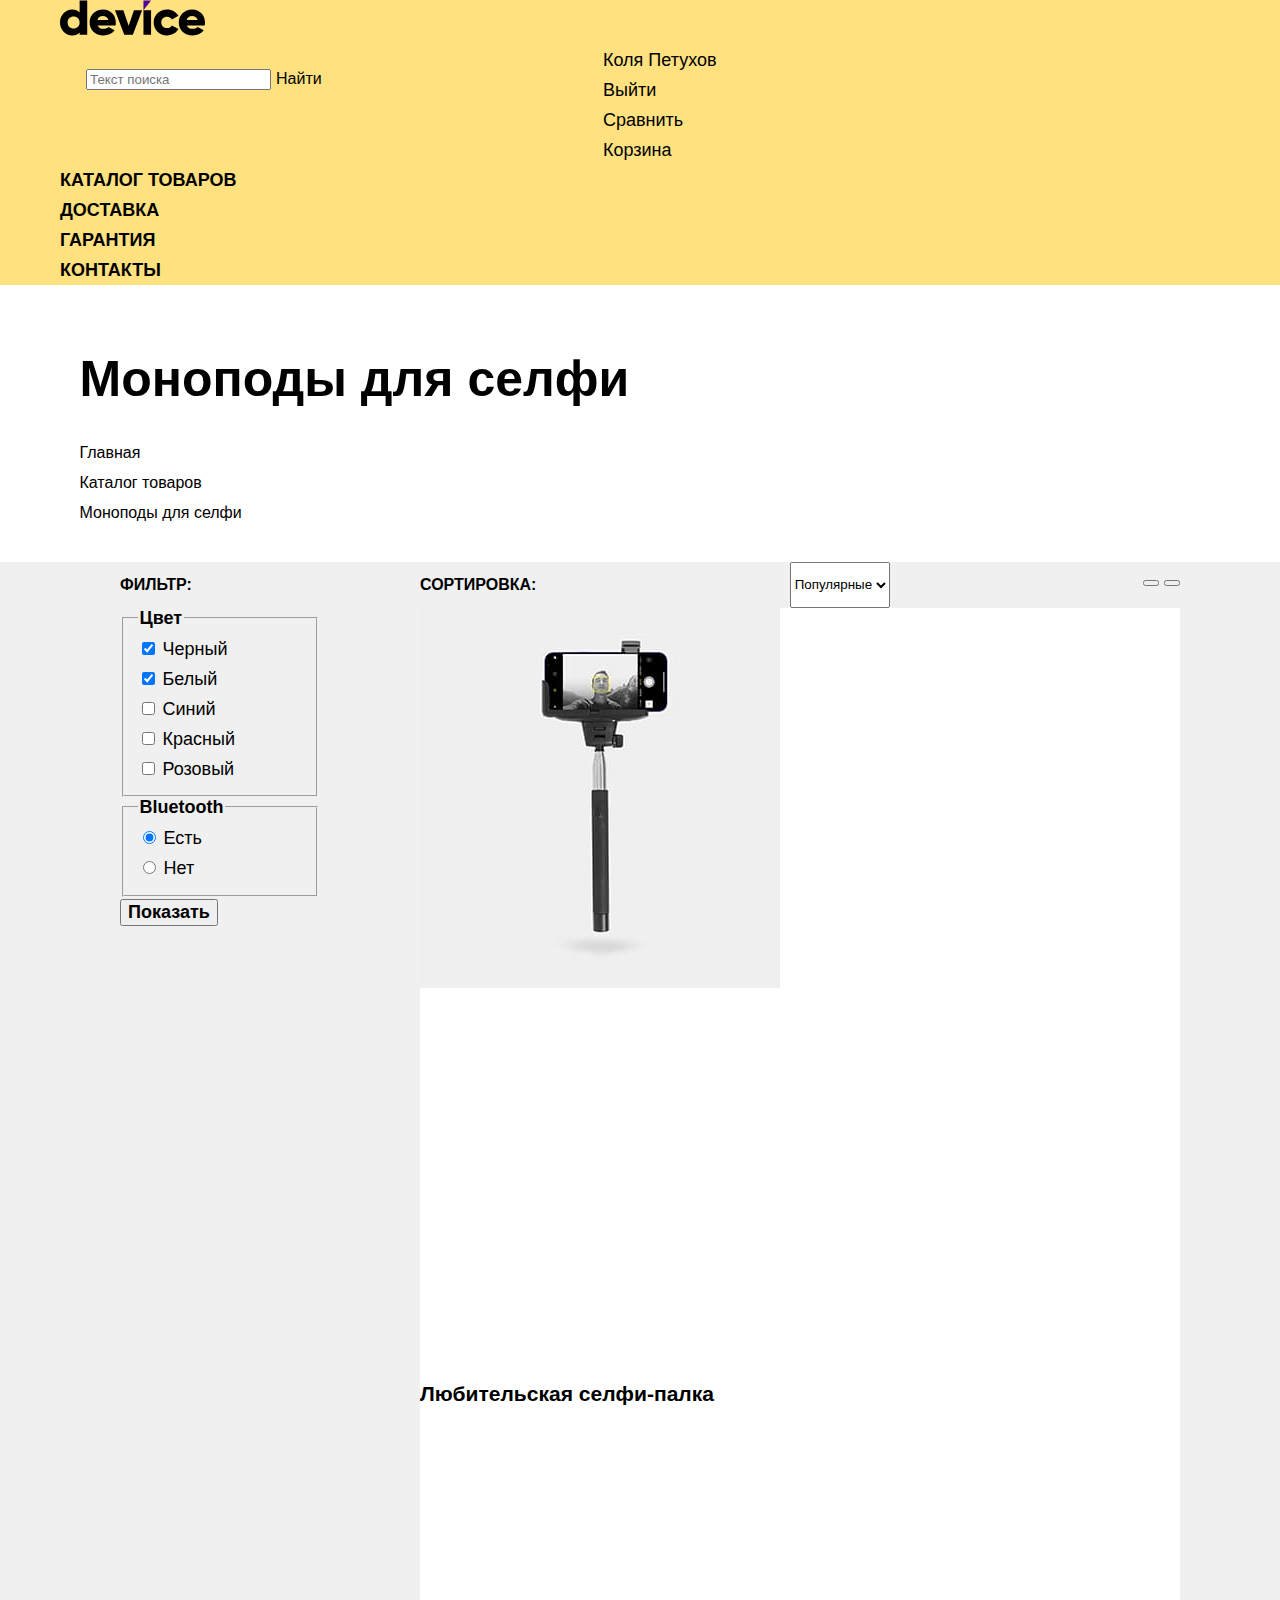
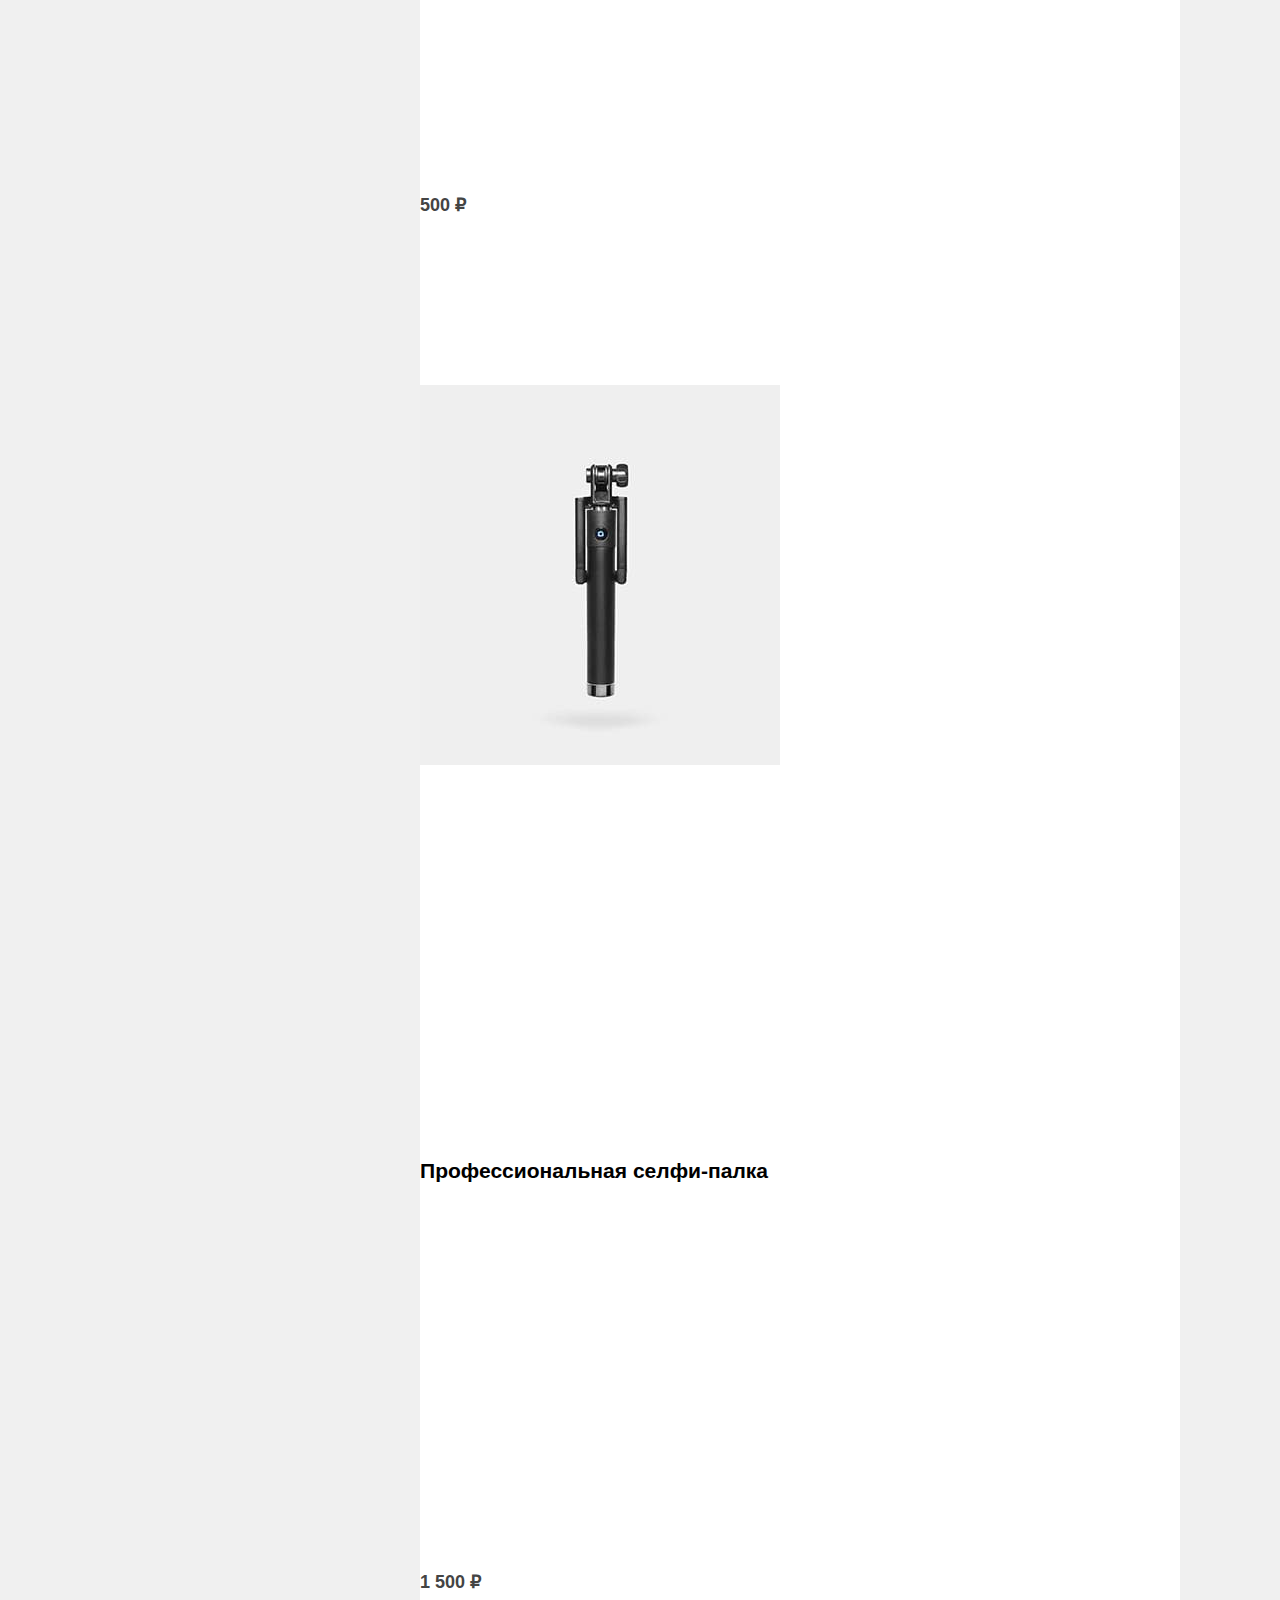
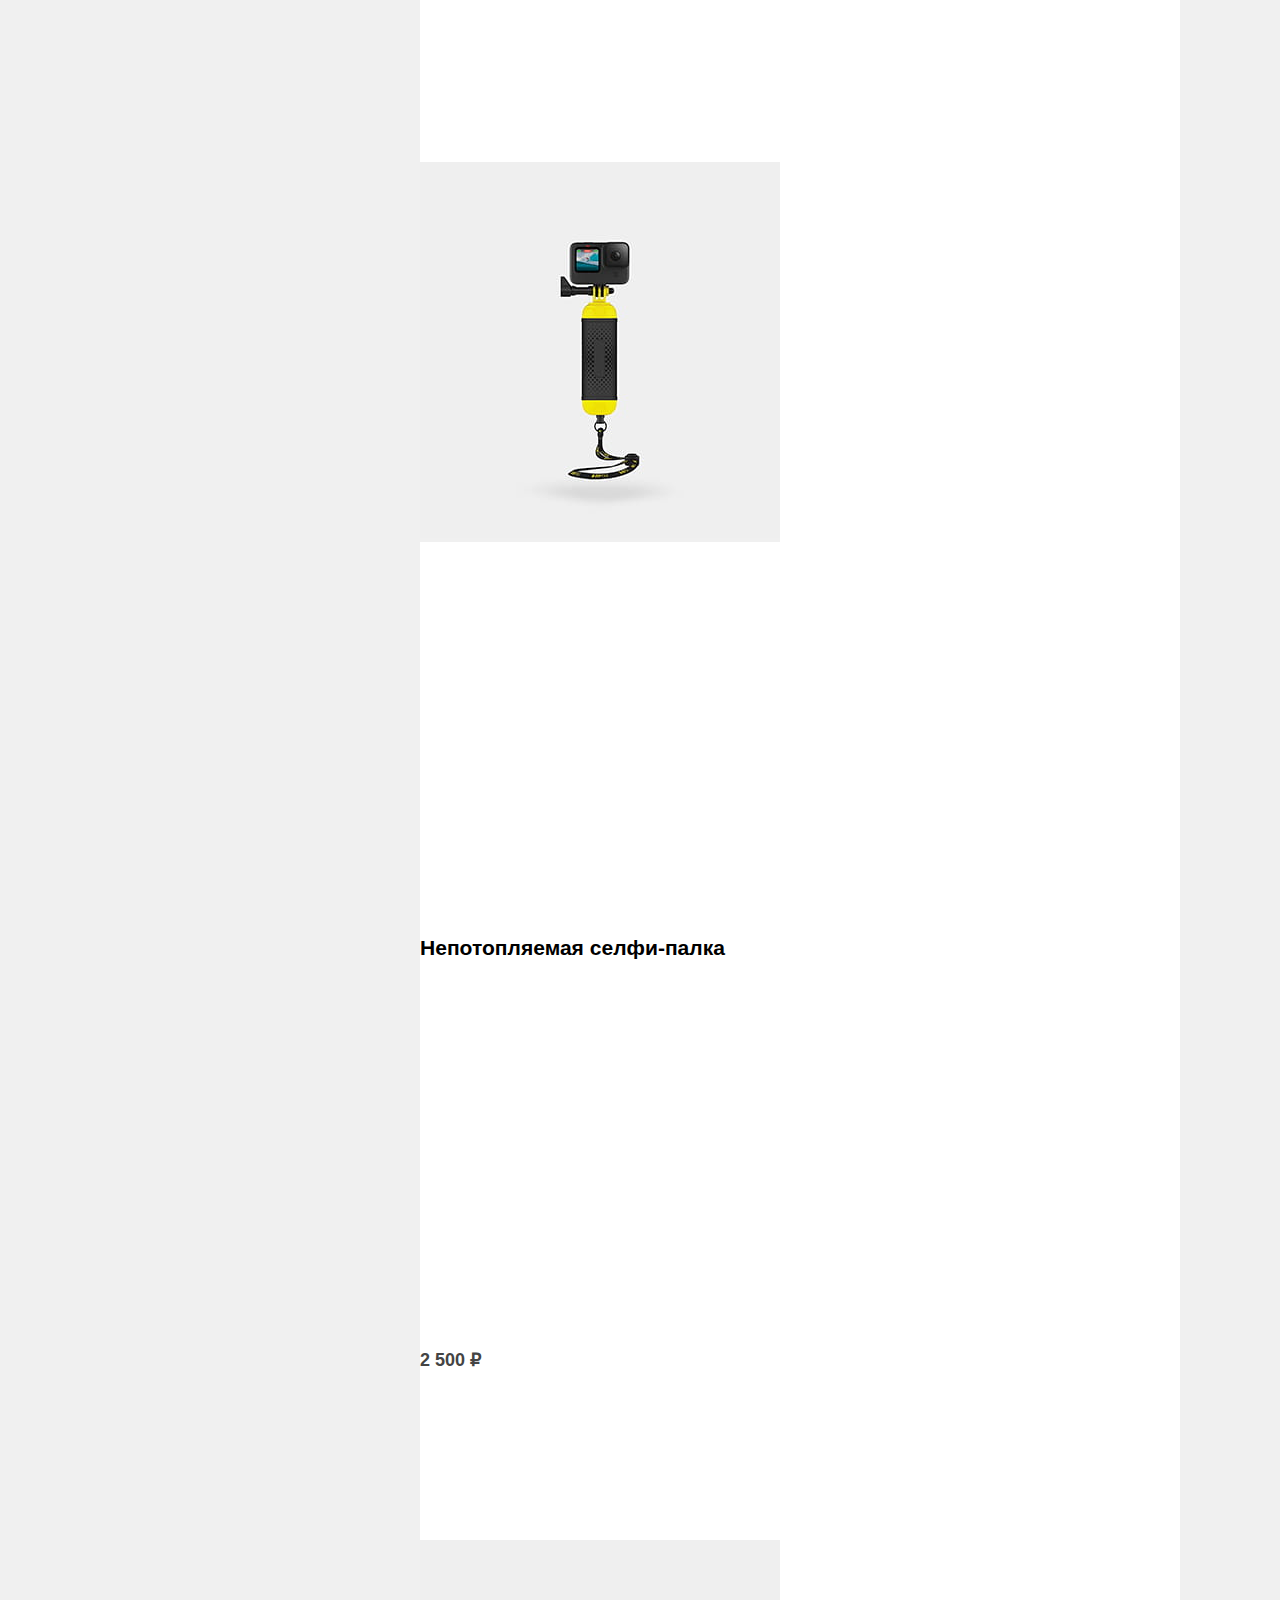
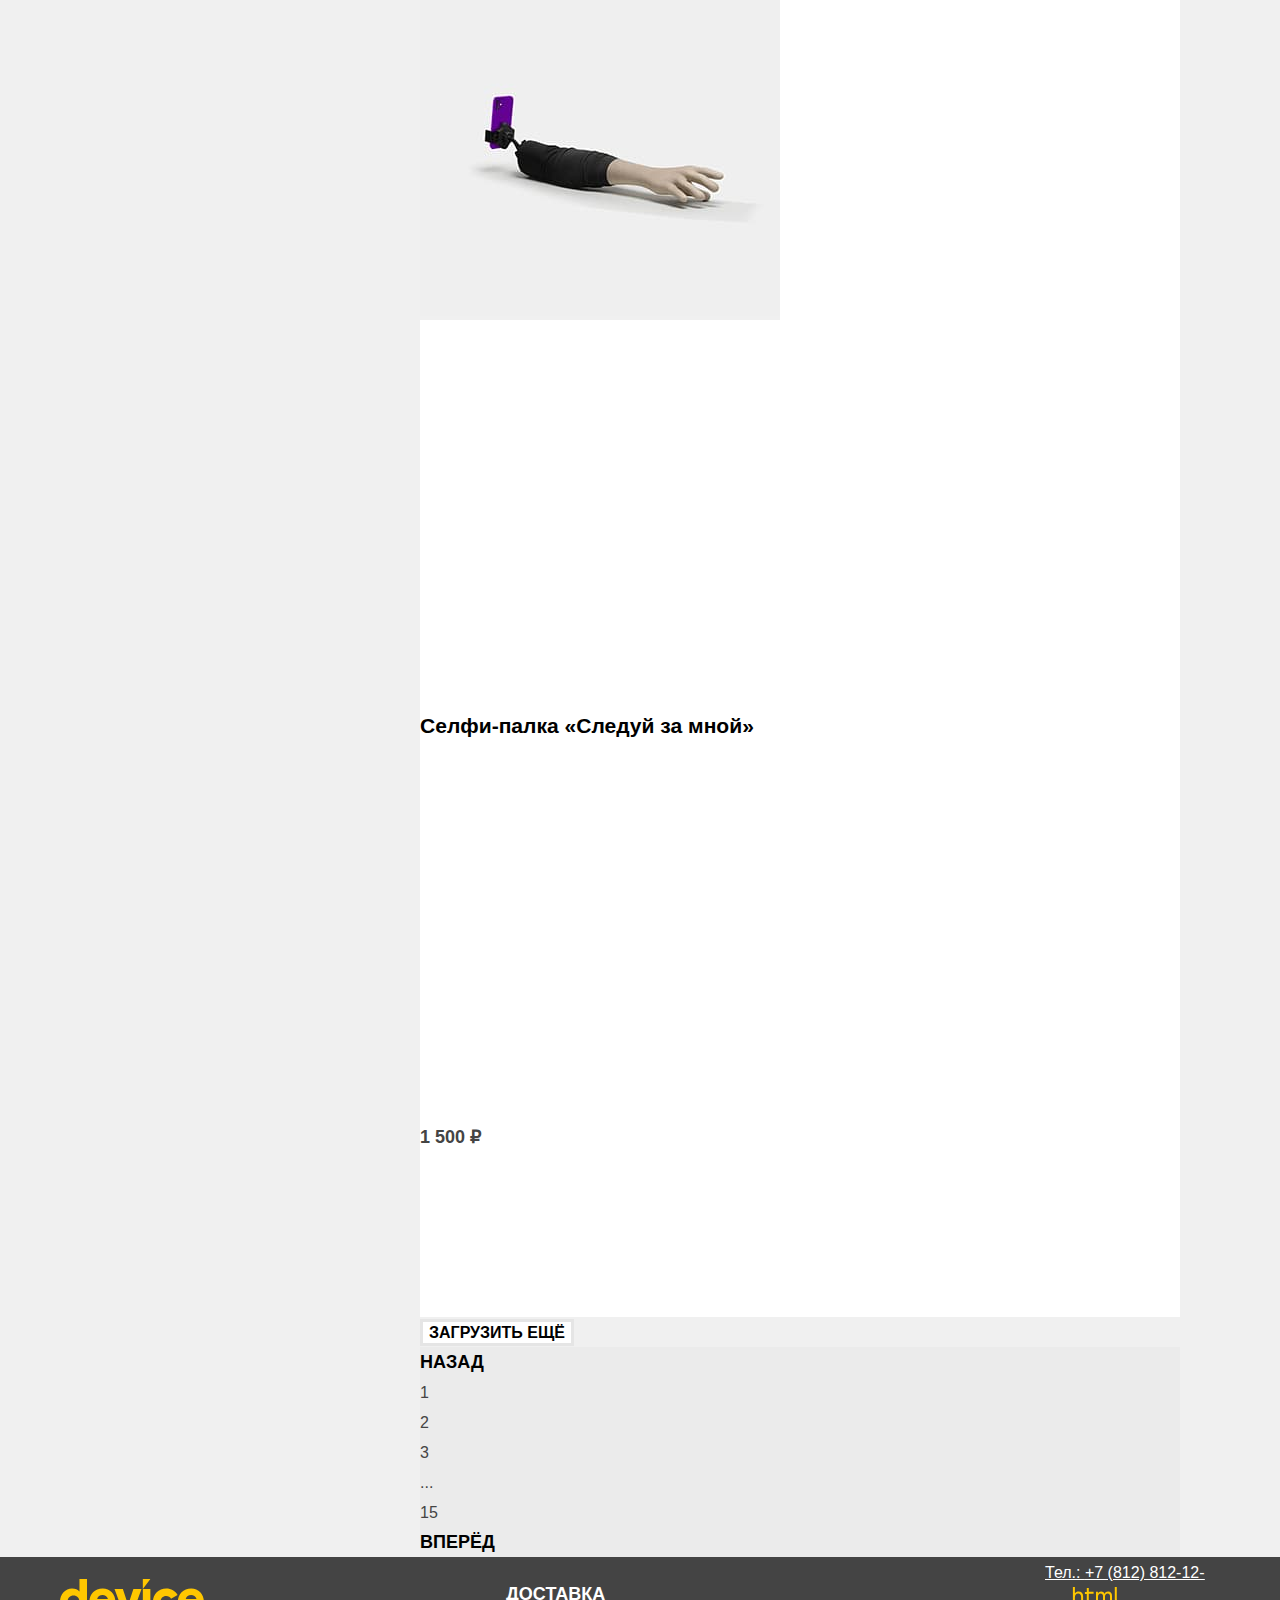
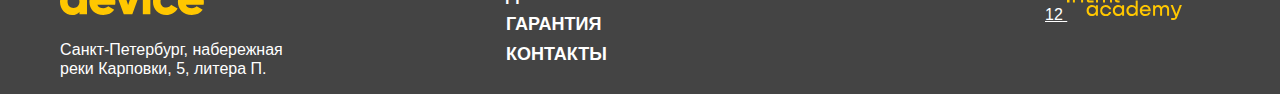
==== catalog.html @ 75ff79d3 "Merge pull request #5 from tyanaten/master" ====
<!DOCTYPE html>
<html lang="ru">
  <head>
    <meta charset="utf-8">
    <link rel="stylesheet" href="styles/styles.css">
    <title>Каталог</title>
  </head>
  <body>
    <header class="page_header">
      <div class="header_container">
        <a class="link_logo" href="#">
          <img class="logo_header" src="images/logo_header.svg" alt="Логотип"  width="145" height="36">
      </a>
      <section class="main_opportunities main_opportunities_container">
        <form class="form_for_searching" action="https://echo.htmlacademy.ru/" method="post">
          <p class="searching">
            <input type="text" name="search_field" placeholder="Текст поиска">
            <a class="button_search" href="#">Найти</a>
          </p>
        </form>
          <ul class="opportunities_list">
              <li class="opportunity_item">
                  <a class="link_opportunity" href="#">Коля Петухов</a>
              </li>
              <li class="opportunity_item">
                  <a class="link_opportunity link_opportunity_fade" href="#">Выйти</a>
              </li>
              <li class="opportunity_item">
                  <a class="link_opportunity" href="#">Сравнить</a>
              </li>
              <li class="opportunity_item">
                  <a class="link_opportunity" href="#">Корзина</a>
              </li>
          </ul>
      </section>
      <nav class="page_navigation">
          <ul class="navigation_list">
              <li class="navigation_item">
                  <a class="link_navigation" href="#">Каталог товаров</a>
              </li>
              <li class="navigation_item">
                  <a class="link_navigation" href="#">Доставка</a>
              </li>
              <li class="navigation_item">
                  <a class="link_navigation" href="#">Гарантия</a>
              </li>
              <li class="navigation_item">
                  <a class="link_navigation" href="#">Контакты</a>
              </li>
          </ul>
      </nav>
      </div>
    </header>
    <main class="main_container inner_main">
        <header class="catalog_header">
            <h1 class="catalog_header_title">Моноподы для селфи</h1>
            <ul class="breadcrumbs_list">
              <li class="breadcrumbs_item">
                <a class="breadcrumbs_link" href="index.html">Главная</a>
              </li>
              <li class="breadcrumbs_item">
                <a class="breadcrumbs_link" href="#">Каталог товаров</a>
              </li>
              <li class="breadcrumbs_item">
                <a class="breadcrumbs_link">Моноподы для селфи</a>
              </li>
            </ul>
        </header>
        <section class="catalog_section">
          <div class="catalog_container">
            <section class="catalog_filters">
              <h2 class="catalog_subtitle">фильтр:</h2>
              <form class="catalog_filter_form" action="https://echo.htmlacademy.ru/" method="get">
                <fieldset class="catalog_filter_group">
                  <legend class="catalog_filter_title">Цвет</legend>
                  <ul class="catalog_filter_list">
                    <li class="catalog_filter_item">
                      <label class="control">
                        <input class="color_checkbox" type="checkbox" name="black" checked>
                        Черный
                      </label>
                    </li>
                    <li class="catalog_filter_item">
                      <label class="control">
                        <input class="color_checkbox" type="checkbox" name="white" checked>
                        Белый
                      </label>
                    </li>
                    <li class="catalog_filter_item">
                      <label class="control">
                        <input class="color_checkbox" type="checkbox" name="blue">
                        Синий
                      </label>
                    </li>
                    <li class="catalog_filter_item">
                      <label class="control">
                        <input class="color_checkbox" type="checkbox" name="red">
                        Красный
                      </label>
                    </li>
                    <li class="catalog_filter_item">
                      <label class="control">
                        <input class="color_checkbox" type="checkbox" name="pink">
                        Розовый
                      </label>
                    </li>
                  </ul>
                </fieldset>
                <fieldset class="catalog_filter_group">
                  <legend class="catalog_filter_title">Bluetooth</legend>
                  <ul class="bluetooth_list">
                    <li class="bluetooth_option">
                      <label class="control">
                        <input class="bluetooth_radio" type="radio" name="bluetooth_having" value="yes" checked>
                        Есть
                      </label>
                    </li>
                    <li class="bluetooth_option">
                      <label class="control">
                        <input class="bluetooth_radio" type="radio" name="bluetooth_having" value="no">
                        Нет
                      </label>
                    </li>
                  </ul>
                </fieldset>
                <button class="button" type="submit">Показать</button>
              </form>
            </section>
            <section class="catalog_filter">
              <div class="filter-box">
                <h2 class="catalog_subtitle">сортировка:</h2>
                <select class="select_control" aria-label="Сортировка">
                    <option value="popular">Популярные</option>
                    <option value="cheap">Дешевые</option>
                    <option value="expensive">Дорогие</option>
                </select>
                <div class="buttons_regulator">
                  <button  class="button_regulation button_regulation_max" type="button"><span class="visually_hidden">По возрастанию</span></button>
                  <button  class="button_regulation button_regulation_min" type="button"><span class="visually_hidden">По убыванию</span></button>
                </div>
              </div>
              <div class="catalog_page">
                <ul class="product_list">
                  <li class="product_item">
                      <a class="product_item_link" href="product.html">
                        <img class="product_item_image" src="images/catalog/catalog_1.jpg" alt="" width="360" height="380">
                        <h3 class="product_item_title">Любительская селфи-палка</h3>
                      </a>
                      <b class="product_item_price">500 ₽</b>
                  </li>
                  <li class="product_item">
                      <a class="product_item_link" href="product.html">
                        <img class="product_item_image" src="images/catalog/catalog_2.jpg" alt="" width="360" height="380">
                        <h3 class="product_item_title">Профессиональная селфи-палка </h3>
                      </a>
                      <b class="product_item_price">1 500 ₽</b>
                  </li>
                  <li class="product_item">
                      <a class="product_item_link" href="product.html">
                        <img class="product_item_image" src="images/catalog/catalog_3.jpg" alt="" width="360" height="380">
                        <h3 class="product_item_title">Непотопляемая селфи-палка</h3>
                      </a>
                      <b class="product_item_price">2 500 ₽</b>
                  </li>
                  <li class="product_item">
                      <a class="product_item_link" href="product.html">
                        <img class="product_item_image" src="images/catalog/catalog_4.jpg" alt="" width="360" height="380">
                        <h3 class="product_item_title">Селфи-палка «Следуй за мной»</h3>
                      </a>
                      <b class="product_item_price">1 500 ₽</b>
                  </li>
                </ul>
              </div>
              <button class="button_download_more" type="button">Загрузить ещё</button>
              <div class="pagination_container">
                <ul class="pagination_list">
                  <li class="pagination_item">
                    <a class="pagination_regulator">Назад</a>
                  </li>  
                  <li class="pagination_item">
                      <a class="pagination_link">1</a>
                  </li>
                  <li class="pagination_item">
                      <a class="pagination_link">2</a>
                  </li>
                  <li class="pagination_item">
                      <a class="pagination_link">3</a>
                  </li>
                  <li class="pagination_item">
                      <a class="pagination_link pagination_disabled">...</a>
                  </li>
                  <li class="pagination_item">
                      <a class="pagination_link">15</a>
                  </li>
                  <li class="pagination_item">
                      <a class="pagination_regulator">Вперёд</a>
                  </li> 
                </ul>
              </div>
            </section>
          </div>
        </section>
    </main>
    <footer class="page_footer">
      <div class="footer_container">
        <section class="adress_section_footer">
          <h2 class="adress_titile_footer"><span class="visually_hidden">Адрес</span></h2>
          <img class="logo_footer" src="images/logo_footer.svg" alt="Логотип" width="144" height="36">
          <address class="contacts_address_footer">
          <p class="address_text_footer">Санкт-Петербург, набережная реки Карповки, 5, литера П.</p>
          </address>
        </section>
        <div class="center_footer">
          <section class="link_section">
            <h2 class="suggestion_titile_footer"><span class="visually_hidden">Наши услуги</span></h2>
            <ul class="link_footer_list">
              <li class="link_footer_item">
                <a class="link_footer" href="#">Доставка</a>
              </li>
              <li class="link_footer_item">
                <a class="link_footer" href="#">Гарантия</a>
              </li>
              <li class="link_footer_item">
                <a class="link_footer" href="#">Контакты</a>
              </li>
            </ul>
          </section>
          <section class="media_section">
            <h2 class="media_titile_footer"><span class="visually_hidden">Соц. медиа</span></h2>
            <ul class="media_footer_list">
              <li class="media_footer_item">
                <a class="media_footer" href="https://www.facebook.com/htmlacademy"><span class="visually_hidden">Фейсбук</span></a>
              </li>
              <li class="media_footer_item">
                <a class="media_footer" href="https://www.instagram.com/htmlacademy/"><span class="visually_hidden">Инстаграм</span></a>
              </li>
              <li class="media_footer_item">
                <a class="media_footer" href="https://twitter.com/htmlacademy_ru"><span class="visually_hidden">Твиттер</span></a>
              </li>
            </ul>
          </section>
        </div>
        <div class="extra_information">
          <span class="phone-text">
            Тел.: 
            <a class="contacts_phone_footer" href="tel:88128121212">+7 (812) 812-12-12</a>
          </span>
          <a class="htmlacademy_link" href="https://htmlacademy.ru/">
            <img class="logo_html" src="images/logo_html_academy.svg" alt="Лого Html Академии" width="115" height="33">
          </a>
        </div>
      </div>
    </footer>
  </body>
</html>
---- styles/styles.css ----
@font-face {
    font-family: "Raleway";
    font-style: normal;
    font-weight: 800;
    src: url("../fonts/raleway/raleway-800.woff2") format("woff2");
    font-display: swap;
}

@font-face {
    font-family: "Rubik";
    font-style: normal;
    font-weight: 800;
    src: url("../fonts/rubik/rubik-800.woff2") format("woff2");
    font-display: swap;
}

@font-face {
    font-family: "Rubik";
    font-style: normal;
    font-weight: 700;
    src: url("../fonts/rubik/rubik-700.woff2") format("woff2");
    font-display: swap;
}

@font-face {
    font-family: "Rubik";
    font-style: normal;
    font-weight: 400;
    src: url("../fonts/rubik/rubik-400.woff2") format("woff2");
    font-display: swap;
}

html {
    height: 100%;
}

body {
    margin: 0;
    display: flex;
    flex-direction: column;
    min-height: 100%;
    font-family: "Rubik", sans-serif;
    font-size: 18px;
    line-height: 30px;
    color: #000000;
    background-color: #ffffff;
}

.page_header {
    background-color: #FFE17F;
}

.header_container {
    display: flex;
    flex-direction: column;
    width: 1160px;
    margin: 0 auto;
    padding: 0 60px;
}

.main_opportunities_container {
    display: flex;
}

.form_for_searching {
    width: 517px;
    margin-left: 26px;
}

.opportunities_list,
.navigation_list,
.variety_list,
.suggestion_section_buttons,
.transport_companies_list,
.contacts_schedule,
.link_footer_list,
.media_footer_list,
.breadcrumbs_list,
.catalog_filter_list,
.bluetooth_list,
.product_list,
.pagination_list,
.slider_pagination_list {
    margin: 0;
    padding: 0;
    list-style: none;
}

.page_navigation {
    margin: 0;
    padding: 0;
}

.button_search {
    font-size: 16px;
    line-height: 20px;
    color: inherit;
    text-decoration: none;
}

.link_opportunity {
    color: inherit;
    text-decoration: none;
}

.link_navigation {
    font-family: "Raleway", sans-serif;
    font-size: 18px;
    line-height: 21px;
    font-weight: 800;
    color: inherit;
    text-transform: uppercase;
    text-decoration: none;
}

.device_number {
    font-size: 180px;
    font-weight: 700;
    color: #ffffff;
}

.title_for_device_description {
    font-family: "Raleway", sans-serif;
    font-size: 50px;
    line-height: 50px;
    font-weight: 800;
}

.main_container {
    flex-grow: 1;
}

.catalog_item {
    display: flex;
    width: 1160px;
    margin: 0 auto;
    margin-bottom: 70px;
}

.device_description {
    color: #444444;
}

.link_more,
.link_cross {
    font-family: "Raleway", sans-serif;
    font-size: 18px;
    line-height: 21px;
    font-weight: 800;
    color: inherit;
    text-transform: uppercase;
    text-decoration: none;
}

.number_value_item {
    font-size: 36px;
    font-weight: 400;
}

.value_name {
    font-size: 16px;
    color: #444444;
}

.variety_device_section {
    width: 1160px;
    margin: 0 auto;
    margin-bottom: 70px;
}

.variety_list {
    display: flex;
    justify-content: space-between;
    margin: 0;
    padding: 0;
}

.variety_item_link {
    font-family: "Raleway", sans-serif;
    font-size: 18px;
    line-height: 24px;
    font-weight: 800;
    color: inherit;
    text-decoration: none;
}

.variety_item_img {
    background-color: #FFE17F;
}

.suggestion_container {
    display: flex;
    width: 1160px;
    margin: 0 auto;
    margin-bottom: 70px;
}

.left_column {
    width: 287px;
    margin: 0;
    padding: 0;
}

.suggestion_button {
    font-family: "Raleway", sans-serif;
    font-size: 18px;
    line-height: 21px;
    font-weight: 800;
    color: inherit;
    text-transform: uppercase;
}

.suggestion_button_current {
    color: #FFE17F;
}

.suggestion_title_current {
    font-family: "Raleway", sans-serif;
    font-size: 50px;
    line-height: 50px;
    font-weight: 800;
}

.text_suggestion {
    color: #444444;
}

.suggestion_section {
    background-color: #F0F0F0;
}

.important_message {
    font-family: "Raleway", sans-serif;
    font-size: 20px;
    line-height: 23px;
    font-weight: 800;
    text-transform: uppercase;
}

.important_information_section {
    background-color: #F0F0F0;
}

.important_information_section {
    width: 1160px;
    margin: 0 auto;
    margin-bottom: 70px;
}

.important_information_container {
    display: flex;
    justify-content: space-between;
}

.decorate_image_truck {
    background-color: #FFE17F;
}

.about_company_title,
.contact_information {
    font-family: "Raleway", sans-serif;
    font-size: 50px;
    line-height: 50px;
    font-weight: 800;
}

.text_about_company,
.preview_text_contact,
.contacts_schedule_item {
    color: #444444;
}

.transport_company_item {
    line-height: 20px;
    font-weight: 700;
}

.address_title,
.time_schedule {
    font-size: 24px;
    font-weight: 700;
    color: #444444;
}

.contacts_address {
    font-style: normal;
    color: #444444;
}

.contacts_phone {
    color: inherit;
}

.index_columns {
    display: flex;
    justify-content: space-between;
    width: 1160px;
    margin: 0 auto;
    margin-bottom: 70px;
}

.information_about_company {
    width: 520px;
    margin-right: 108px;
}

.contacts_section {
    width: 532px;
}

.subscription_description {
    width: 560px;
    color: #444444;
}

.useful_note {
    color: #444444;
}

.subscription_container {
    width: 1160px;
    margin: 0 auto;
}

.fisrt_row {
    display: flex;
    justify-content: space-between;
}

.second_row {
    display: flex;
    justify-content: space-between;
}

.subscription_section {
    background-color: #F0F0F0;
}

.subscription_title {
    font-family: "Raleway", sans-serif;
    font-size: 50px;
    line-height: 50px;
    font-weight: 800;
}

.button_subscription {
    font-family: "Raleway", sans-serif;
    font-size: 18px;
    line-height: 21px;
    font-weight: 800;
    text-transform: uppercase;
}

.page_footer {
    color: #ffffff;
    background-color: #444444;
}

.footer_container {
    display: flex;
    width: 1160px;
    margin: 0 auto;
}

.address_text_footer {
    font-style: normal;
    font-size: 16px;
    line-height: 19px;
}

.adress_section_footer {
    width: 239px;
    margin-right: auto;
}

.link_footer {
    font-family: "Raleway", sans-serif;
    font-size: 18px;
    line-height: 21px;
    font-weight: 800;
    color: inherit;
    text-transform: uppercase;
    text-decoration: none;
}

.center_footer {
    width: 444px;
    margin-left: 112px;
}

.extra_information {
    width: 175px;;
    margin-left: auto;
}

.phone-text,
.contacts_phone_footer {
    font-size: 16px;
    line-height: 20px;
    color: inherit;
    text-decoration: underline;
}

.media_footer {
    color: inherit;
    text-decoration: none;
}

.catalog_header {
    width: 1160px;
    margin: 0 auto;
    padding: 35px 21px 35px 60px;
}

.catalog_header_title {
    font-family: "Raleway", sans-serif;
    font-size: 50px;
    line-height: 50px;
    font-weight: 800;
}

.breadcrumbs_link {
    font-family: inherit;
    font-size: 16px;
    line-height: 19px;
    color: inherit;
    text-decoration: none;
}

.catalog_container {
    display: flex;
    width: 1160px;
    margin: 0 auto;
}

.catalog_filters {
    width: 320px;
    margin: 0 60px;
}

.filter-box {
    display: flex;
    justify-content: space-between;
}

.catalog_subtitle {
    font-family: "Raleway", sans-serif;
    font-size: 16px;
    line-height: 19px;
    font-weight: 800;
    text-transform: uppercase;
}

.catalog_section {
    background-color: #F0F0F0;
}

.catalog_page {
    background-color: #ffffff;
}

.catalog_filter {
    width: 840px;
    padding: 0 40px;
}

.catalog_filter_title {
    line-height: 20px;
    font-weight: 700;
}

.color_checkbox,
.bluetooth_radio {
    font-size: 16px;
    line-height: 19px;
}

.button {
    font-family: "Raleway", sans-serif;
    font-size: 18px;
    line-height: 21px;
    font-weight: 800;
}

.filter-box {
    background-color: #F0F0F0;
}

.product_item {
    width: 360px;
}

.product_item_image {
    background-color: #F0F0F0;
}

.product_item_link {
    line-height: 20;
    font-weight: 700;
    color: inherit;
    text-decoration: none;
}

.product_item_price {
    line-height: 21px;
    color: #444444;
}

.button_download_more {
    font-family: "Raleway", sans-serif;
    font-size: 16px;
    line-height: 19px;
    font-weight: 800;
    text-transform: uppercase;
    background-color: #ffffff;
    border: 3px solid #E5E5E5;
}

.pagination_container {
    background-color: #EBEBEB;
    width: 760px;
    margin: 0 auto;
}

.pagination_regulator {
    font-family: "Raleway", sans-serif;
    font-size: 18px;
    line-height: 21px;
    font-weight: 800;
    color: inherit;
    text-decoration: none;
    text-transform: uppercase;
}

.pagination_link {
    font-size: 16px;
    line-height: 20px;
    color: #444444;
    text-decoration: none;
}

/* Для скрытия разметки */
.visually_hidden {
    position: absolute;
    width: 1px;
    height: 1px;
    margin: -1px;
    border: 0;
    padding: 0;
    white-space: nowrap;
    clip-path: inset(100%);
    clip: rect(0 0 0 0);
    overflow: hidden;
}
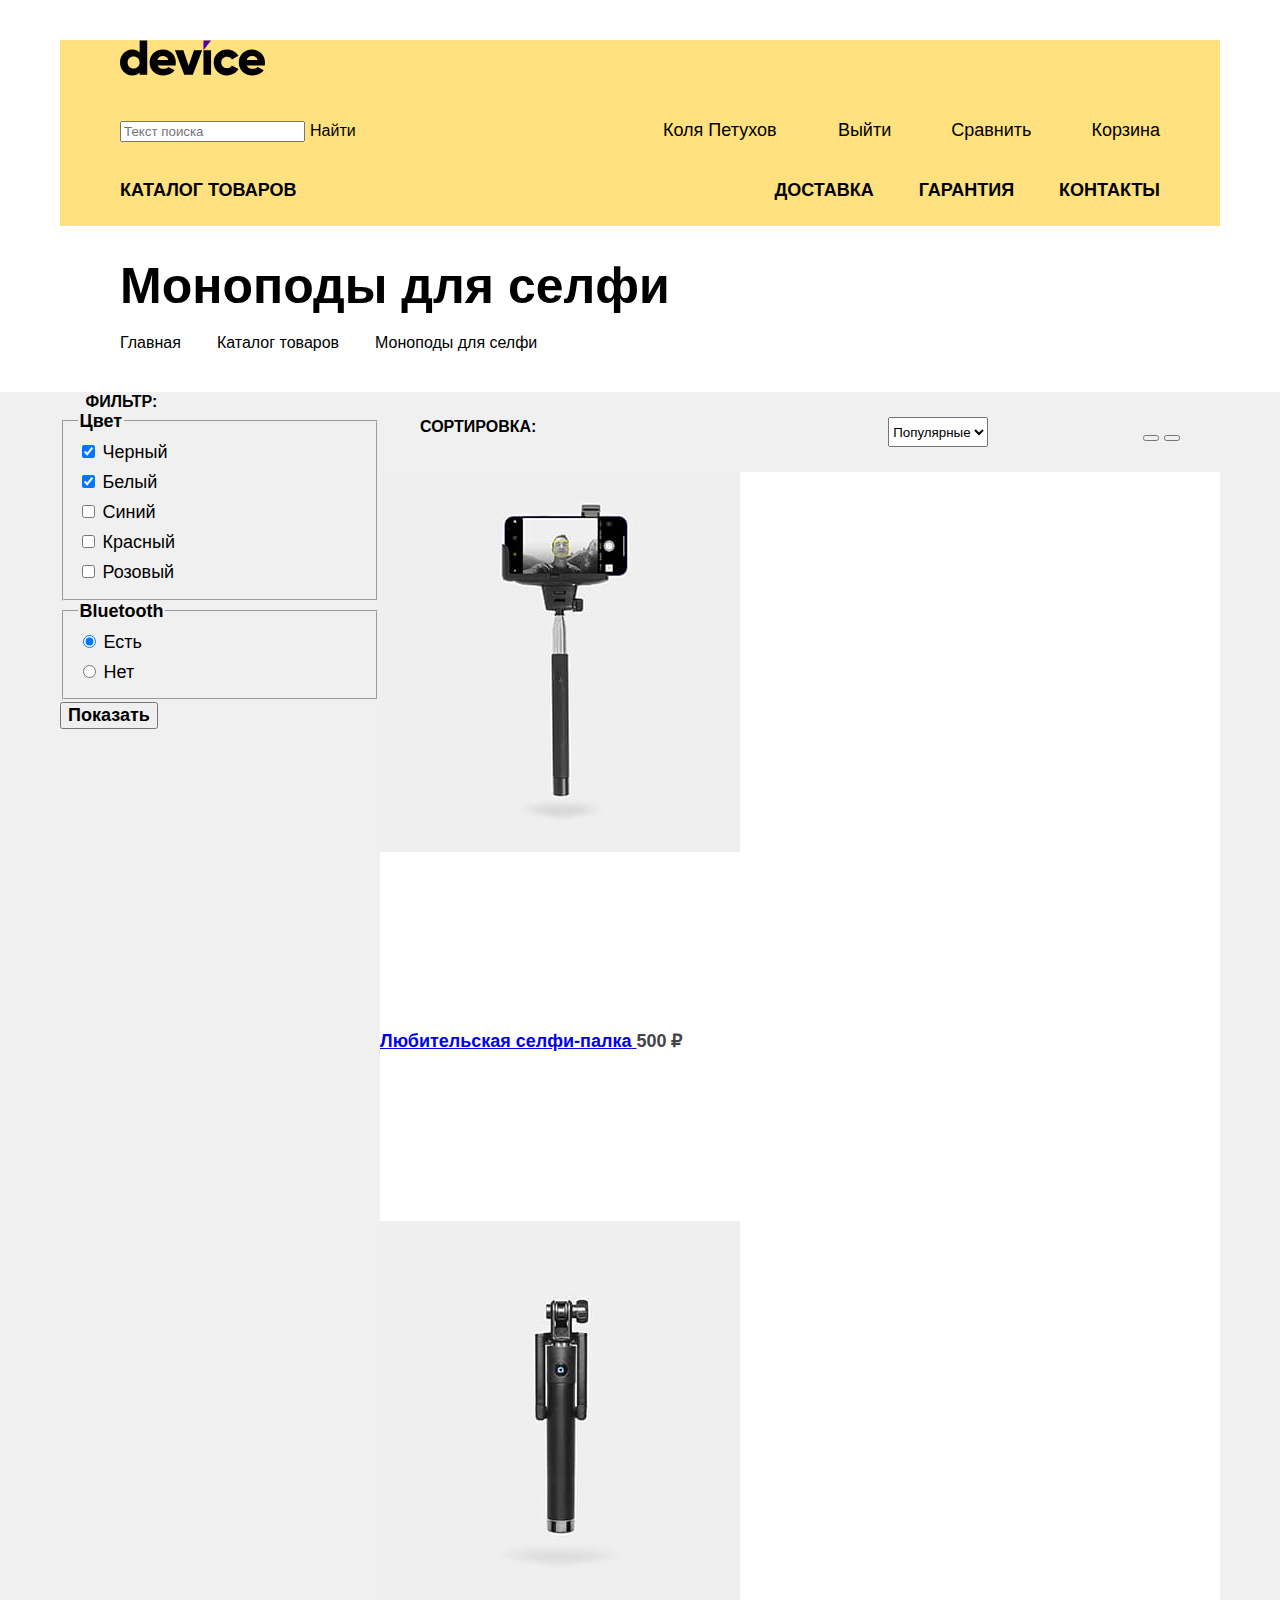
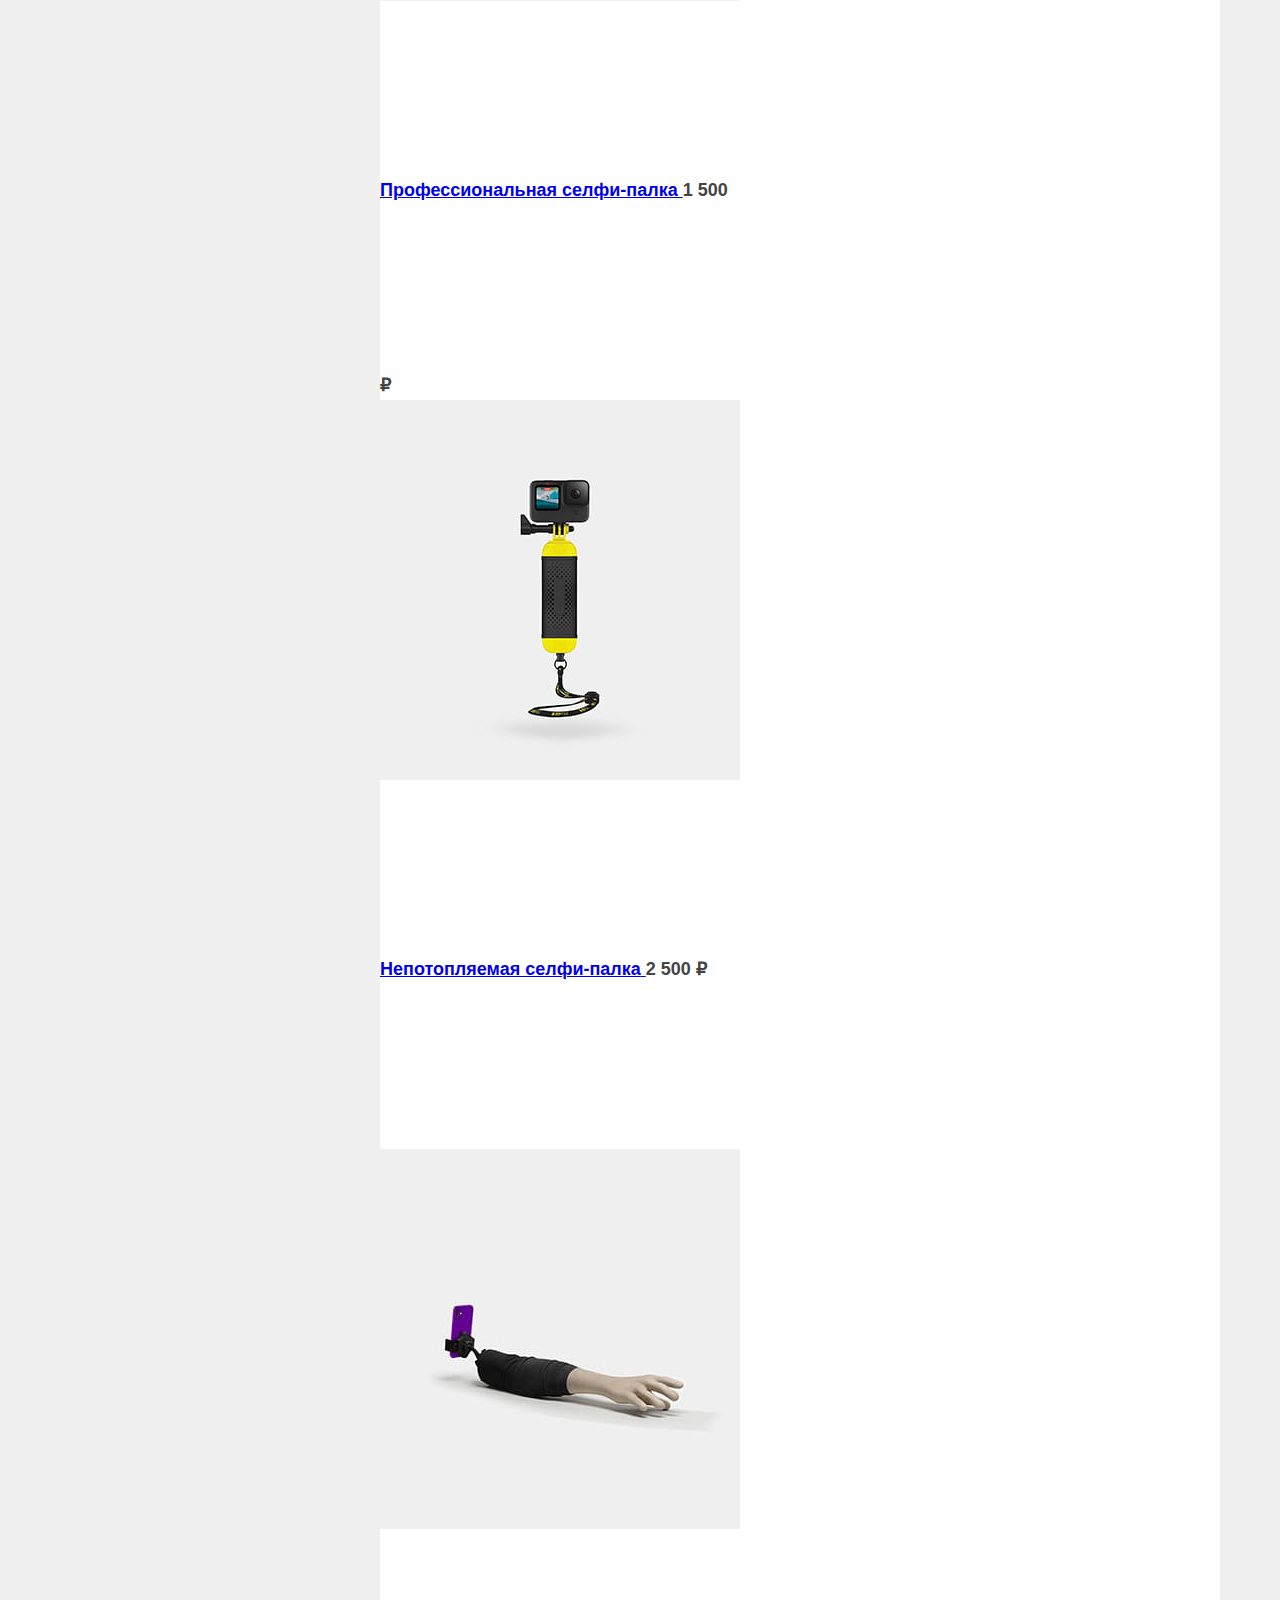
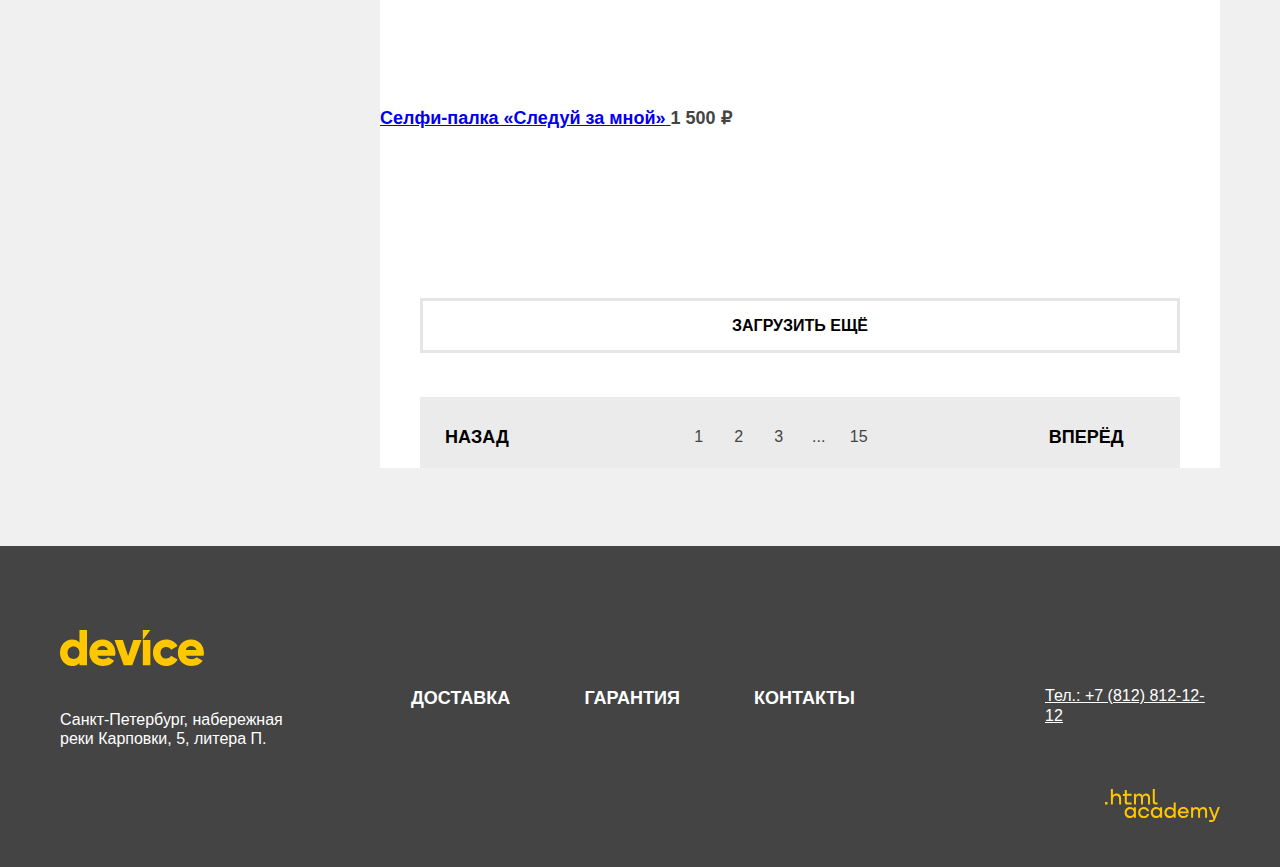
==== commit 24680f36: "Создает микросетки на флексах" ====
--- a/catalog.html
+++ b/catalog.html
@@ -6,18 +6,18 @@
     <title>Каталог</title>
   </head>
   <body>
-    <header class="page_header">
+    <header class="page_header header_inner">
       <div class="header_container">
         <a class="link_logo" href="#">
           <img class="logo_header" src="images/logo_header.svg" alt="Логотип"  width="145" height="36">
-      </a>
-      <section class="main_opportunities main_opportunities_container">
-        <form class="form_for_searching" action="https://echo.htmlacademy.ru/" method="post">
-          <p class="searching">
-            <input type="text" name="search_field" placeholder="Текст поиска">
-            <a class="button_search" href="#">Найти</a>
-          </p>
-        </form>
+        </a>
+        <section class="main_opportunities">
+          <form class="form_for_searching" action="https://echo.htmlacademy.ru/" method="post">
+            <p class="searching">
+              <input type="text" name="search_field" placeholder="Текст поиска">
+              <a class="button_search" href="#">Найти</a>
+            </p>
+          </form>
           <ul class="opportunities_list">
               <li class="opportunity_item">
                   <a class="link_opportunity" href="#">Коля Петухов</a>
@@ -32,8 +32,8 @@
                   <a class="link_opportunity" href="#">Корзина</a>
               </li>
           </ul>
-      </section>
-      <nav class="page_navigation">
+        </section>
+        <nav class="page_navigation">
           <ul class="navigation_list">
               <li class="navigation_item">
                   <a class="link_navigation" href="#">Каталог товаров</a>
@@ -48,7 +48,7 @@
                   <a class="link_navigation" href="#">Контакты</a>
               </li>
           </ul>
-      </nav>
+        </nav>
       </div>
     </header>
     <main class="main_container inner_main">
@@ -144,58 +144,58 @@
                   <li class="product_item">
                       <a class="product_item_link" href="product.html">
                         <img class="product_item_image" src="images/catalog/catalog_1.jpg" alt="" width="360" height="380">
-                        <h3 class="product_item_title">Любительская селфи-палка</h3>
+                        <span class="product_item_title">Любительская селфи-палка</span>
                       </a>
                       <b class="product_item_price">500 ₽</b>
                   </li>
                   <li class="product_item">
                       <a class="product_item_link" href="product.html">
                         <img class="product_item_image" src="images/catalog/catalog_2.jpg" alt="" width="360" height="380">
-                        <h3 class="product_item_title">Профессиональная селфи-палка </h3>
+                        <span class="product_item_title">Профессиональная селфи-палка </span>
                       </a>
                       <b class="product_item_price">1 500 ₽</b>
                   </li>
                   <li class="product_item">
                       <a class="product_item_link" href="product.html">
                         <img class="product_item_image" src="images/catalog/catalog_3.jpg" alt="" width="360" height="380">
-                        <h3 class="product_item_title">Непотопляемая селфи-палка</h3>
+                        <span class="product_item_title">Непотопляемая селфи-палка</span>
                       </a>
                       <b class="product_item_price">2 500 ₽</b>
                   </li>
                   <li class="product_item">
                       <a class="product_item_link" href="product.html">
                         <img class="product_item_image" src="images/catalog/catalog_4.jpg" alt="" width="360" height="380">
-                        <h3 class="product_item_title">Селфи-палка «Следуй за мной»</h3>
+                        <span class="product_item_title">Селфи-палка «Следуй за мной»</span>
                       </a>
                       <b class="product_item_price">1 500 ₽</b>
                   </li>
                 </ul>
-              </div>
-              <button class="button_download_more" type="button">Загрузить ещё</button>
-              <div class="pagination_container">
-                <ul class="pagination_list">
-                  <li class="pagination_item">
-                    <a class="pagination_regulator">Назад</a>
-                  </li>  
-                  <li class="pagination_item">
-                      <a class="pagination_link">1</a>
-                  </li>
-                  <li class="pagination_item">
-                      <a class="pagination_link">2</a>
-                  </li>
-                  <li class="pagination_item">
-                      <a class="pagination_link">3</a>
-                  </li>
-                  <li class="pagination_item">
-                      <a class="pagination_link pagination_disabled">...</a>
-                  </li>
-                  <li class="pagination_item">
-                      <a class="pagination_link">15</a>
-                  </li>
-                  <li class="pagination_item">
-                      <a class="pagination_regulator">Вперёд</a>
-                  </li> 
-                </ul>
+                <button class="button_download_more" type="button">Загрузить ещё</button>
+                <div class="pagination_container">
+                  <ul class="pagination_list">
+                    <li class="pagination_item">
+                      <a class="pagination_regulator">Назад</a>
+                    </li>  
+                    <li class="pagination_item">
+                        <a class="pagination_link">1</a>
+                    </li>
+                    <li class="pagination_item">
+                        <a class="pagination_link">2</a>
+                    </li>
+                    <li class="pagination_item">
+                        <a class="pagination_link">3</a>
+                    </li>
+                    <li class="pagination_item">
+                        <a class="pagination_link pagination_disabled">...</a>
+                    </li>
+                    <li class="pagination_item">
+                        <a class="pagination_link">15</a>
+                    </li>
+                    <li class="pagination_item">
+                        <a class="pagination_regulator">Вперёд</a>
+                    </li> 
+                  </ul>
+                </div>
               </div>
             </section>
           </div>
--- a/styles/styles.css
+++ b/styles/styles.css
@@ -47,31 +47,73 @@
 }
 
 .page_header {
+    display: flex;
+    flex-direction: column;
+    box-sizing: border-box;
+    width: 1160px;
+    height: 300px;
+    margin: 0 auto;
+    margin-top: 40px;
+    padding: 0 60px;
     background-color: #FFE17F;
 }
 
-.header_container {
-    display: flex;
-    flex-direction: column;
-    width: 1160px;
-    margin: 0 auto;
-    padding: 0 60px;
-}
-
-.main_opportunities_container {
-    display: flex;
+.header_inner {
+    height: 186px;
+}
+
+.main_opportunities {
+    display: flex;
+    margin-bottom: 30px;
+}
+
+.logo_header {
+    margin-bottom: 30px;
 }
 
 .form_for_searching {
     width: 517px;
-    margin-left: 26px;
+    margin-right: 26px;
+}
+
+.searching {
+    margin: 0;
+}
+
+.opportunities_list {
+    display: flex;
+    flex-wrap: wrap;
+    justify-content: flex-end;
+    align-items: center;
+    width: 497px;
+}
+
+.opportunity_item:not(:last-child) {
+    margin-right: 60px;
+}
+
+.opportunity_item:first-child {
+    margin-right: auto;
+}
+
+.navigation_list {
+    display: flex;
+    flex-wrap: wrap;
+    justify-content: flex-end;
+}
+
+.navigation_item:not(:last-child) {
+    margin-right: 45px;
+}
+
+.navigation_item:first-child {
+    margin-right: auto;
 }
 
 .opportunities_list,
 .navigation_list,
 .variety_list,
 .suggestion_section_buttons,
-.transport_companies_list,
 .contacts_schedule,
 .link_footer_list,
 .media_footer_list,
@@ -120,6 +162,8 @@
 }
 
 .title_for_device_description {
+    margin: 0;
+    margin-bottom: 29px;
     font-family: "Raleway", sans-serif;
     font-size: 50px;
     line-height: 50px;
@@ -128,16 +172,28 @@
 
 .main_container {
     flex-grow: 1;
+    margin-top: 35px;
 }
 
 .catalog_item {
     display: flex;
+    justify-content: space-between;
     width: 1160px;
     margin: 0 auto;
     margin-bottom: 70px;
 }
 
+.item_gallery {
+    width: 560px;
+}
+
+.item_information {
+    width: 560px;
+}
+
 .device_description {
+    margin: 0;
+    margin-bottom: 51px;
     color: #444444;
 }
 
@@ -170,9 +226,8 @@
 
 .variety_list {
     display: flex;
+    flex-wrap: wrap;
     justify-content: space-between;
-    margin: 0;
-    padding: 0;
 }
 
 .variety_item_link {
@@ -182,6 +237,10 @@
     font-weight: 800;
     color: inherit;
     text-decoration: none;
+}
+
+.variety_item_title {
+    width: 160px;
 }
 
 .variety_item_img {
@@ -191,6 +250,7 @@
 .suggestion_container {
     display: flex;
     width: 1160px;
+    height: 319px;
     margin: 0 auto;
     margin-bottom: 70px;
 }
@@ -201,6 +261,12 @@
     padding: 0;
 }
 
+.middle_column {
+    width: 452px;
+    margin-left: 116px;
+    margin-right: 106px;
+}
+
 .suggestion_button {
     font-family: "Raleway", sans-serif;
     font-size: 18px;
@@ -215,6 +281,8 @@
 }
 
 .suggestion_title_current {
+    margin: 0;
+    margin-bottom: 34px;
     font-family: "Raleway", sans-serif;
     font-size: 50px;
     line-height: 50px;
@@ -230,6 +298,8 @@
 }
 
 .important_message {
+    display: block;
+    margin: auto 0;
     font-family: "Raleway", sans-serif;
     font-size: 20px;
     line-height: 23px;
@@ -250,14 +320,22 @@
 .important_information_container {
     display: flex;
     justify-content: space-between;
+    height: 100px;;
 }
 
 .decorate_image_truck {
     background-color: #FFE17F;
 }
 
+.button_for_more_information {
+    margin: 30px 42px;
+}
+
 .about_company_title,
 .contact_information {
+    margin: 0;
+    margin-top: 40px;
+    margin-bottom: 48px;
     font-family: "Raleway", sans-serif;
     font-size: 50px;
     line-height: 50px;
@@ -265,9 +343,24 @@
 }
 
 .text_about_company,
-.preview_text_contact,
+.preview_text_contact {
+    margin: 0;
+    margin-bottom: 30px;
+    color: #444444;
+}
+
 .contacts_schedule_item {
     color: #444444;
+}
+
+.contacts_schedule_item:last-child {
+    margin-bottom: 30px;
+}
+
+.transport_companies_list {
+    margin: 0;
+    margin-bottom: 30px;
+    padding: 0;
 }
 
 .transport_company_item {
@@ -277,12 +370,19 @@
 
 .address_title,
 .time_schedule {
+    margin: 0;
+    margin-bottom: 15px;
     font-size: 24px;
     font-weight: 700;
     color: #444444;
 }
 
+.contacts_address_text {
+    margin: 0;
+}
+
 .contacts_address {
+    margin-bottom: 30px;
     font-style: normal;
     color: #444444;
 }
@@ -300,15 +400,12 @@
 }
 
 .information_about_company {
-    width: 520px;
     margin-right: 108px;
 }
 
-.contacts_section {
-    width: 532px;
-}
-
 .subscription_description {
+    margin: 0;
+    margin-top: 74px;
     width: 560px;
     color: #444444;
 }
@@ -318,7 +415,10 @@
 }
 
 .subscription_container {
-    width: 1160px;
+    display: flex;
+    flex-direction: column;
+    width: 1160px;
+    height: 421px;
     margin: 0 auto;
 }
 
@@ -330,6 +430,9 @@
 .second_row {
     display: flex;
     justify-content: space-between;
+    margin: 0;
+    margin-top: auto;
+    margin-bottom: 56px;
 }
 
 .subscription_section {
@@ -337,6 +440,8 @@
 }
 
 .subscription_title {
+    margin: 0;
+    margin-top: 64px;
     font-family: "Raleway", sans-serif;
     font-size: 50px;
     line-height: 50px;
@@ -359,10 +464,16 @@
 .footer_container {
     display: flex;
     width: 1160px;
-    margin: 0 auto;
+    height: 321px;
+    margin: 0 auto;
+}
+
+.logo_footer {
+    margin-bottom: 35px;
 }
 
 .address_text_footer {
+    margin: 0;
     font-style: normal;
     font-size: 16px;
     line-height: 19px;
@@ -370,7 +481,15 @@
 
 .adress_section_footer {
     width: 239px;
-    margin-right: auto;
+    margin-top: 62px;
+}
+
+.link_footer_list {
+    display: flex;
+    justify-content: space-between;
+    flex-wrap: wrap;
+    margin-top: 137px;
+    margin-bottom: 62px;
 }
 
 .link_footer {
@@ -389,7 +508,16 @@
 }
 
 .extra_information {
-    width: 175px;;
+    display: flex;
+    flex-direction: column;
+    width: 175px;
+    margin-top: 140px;
+    margin-left: auto;
+}
+
+.logo_html {
+    display: block;
+    margin-top: 63px;
     margin-left: auto;
 }
 
@@ -401,24 +529,52 @@
     text-decoration: underline;
 }
 
+.media_footer_list {
+    display: flex;
+    flex-wrap: wrap;
+    width: 150px;
+}
+
+.media_footer_item {
+    width: 40px;
+    height: 40px;
+    margin-bottom: 15px;
+}
+
+
+.media_footer_item:not(:nth-child(3n)) {
+    margin-right: 15px;
+}
+
 .media_footer {
     color: inherit;
     text-decoration: none;
 }
 
 .catalog_header {
-    width: 1160px;
-    margin: 0 auto;
-    padding: 35px 21px 35px 60px;
+    box-sizing: border-box;
+    width: 1160px;
+    margin: 0 auto;
+    padding: 0 21px 35px 60px;
 }
 
 .catalog_header_title {
+    margin: 0;
+    margin-bottom: 16px;
     font-family: "Raleway", sans-serif;
     font-size: 50px;
     line-height: 50px;
     font-weight: 800;
 }
 
+.breadcrumbs_list {
+    display: flex;
+}
+
+.breadcrumbs_item:not(:last-child) {
+    margin-right: 36px;
+}
+
 .breadcrumbs_link {
     font-family: inherit;
     font-size: 16px;
@@ -435,7 +591,6 @@
 
 .catalog_filters {
     width: 320px;
-    margin: 0 60px;
 }
 
 .filter-box {
@@ -444,10 +599,13 @@
 }
 
 .catalog_subtitle {
+    margin: 0;
+    margin-right: 197px;
     font-family: "Raleway", sans-serif;
     font-size: 16px;
     line-height: 19px;
     font-weight: 800;
+    text-align: center;
     text-transform: uppercase;
 }
 
@@ -456,12 +614,13 @@
 }
 
 .catalog_page {
+    flex-grow: 1;
+    /* height: 1310px; */
     background-color: #ffffff;
 }
 
 .catalog_filter {
     width: 840px;
-    padding: 0 40px;
 }
 
 .catalog_filter_title {
@@ -483,6 +642,8 @@
 }
 
 .filter-box {
+    display: flex;
+    padding: 25px 40px;
     background-color: #F0F0F0;
 }
 
@@ -494,7 +655,8 @@
     background-color: #F0F0F0;
 }
 
-.product_item_link {
+.product_item_title {
+    margin: 0;
     line-height: 20;
     font-weight: 700;
     color: inherit;
@@ -507,6 +669,11 @@
 }
 
 .button_download_more {
+    display: block;
+    width: 760px;
+    height: 55px;
+    margin: 0 auto;
+    margin-bottom: 44px;
     font-family: "Raleway", sans-serif;
     font-size: 16px;
     line-height: 19px;
@@ -517,9 +684,16 @@
 }
 
 .pagination_container {
+    box-sizing: border-box;
+    width: 760px;
+    height: 71px;
+    margin: 0 auto;
+    margin-bottom: 78px;
     background-color: #EBEBEB;
-    width: 760px;
-    margin: 0 auto;
+}
+
+.pagination_list {
+    display: flex;
 }
 
 .pagination_regulator {
@@ -532,7 +706,36 @@
     text-transform: uppercase;
 }
 
+.pagination_item {
+    display: block;
+    margin: auto 0;
+    width: 40px;
+    height: 40px;
+}
+
+.pagination_item:first-child {
+    display: block;
+    width: auto;
+    height: auto;
+    margin-right: 145px;
+    padding: 25px;
+}
+
+.pagination_item {
+    display: flex;
+}
+
+.pagination_item:last-child {
+    display: inline-block;
+    width: auto;
+    height: auto;
+    margin-left: 145px;
+    padding: 25px;
+}
+
 .pagination_link {
+    display: block;
+    margin: auto auto;
     font-size: 16px;
     line-height: 20px;
     color: #444444;
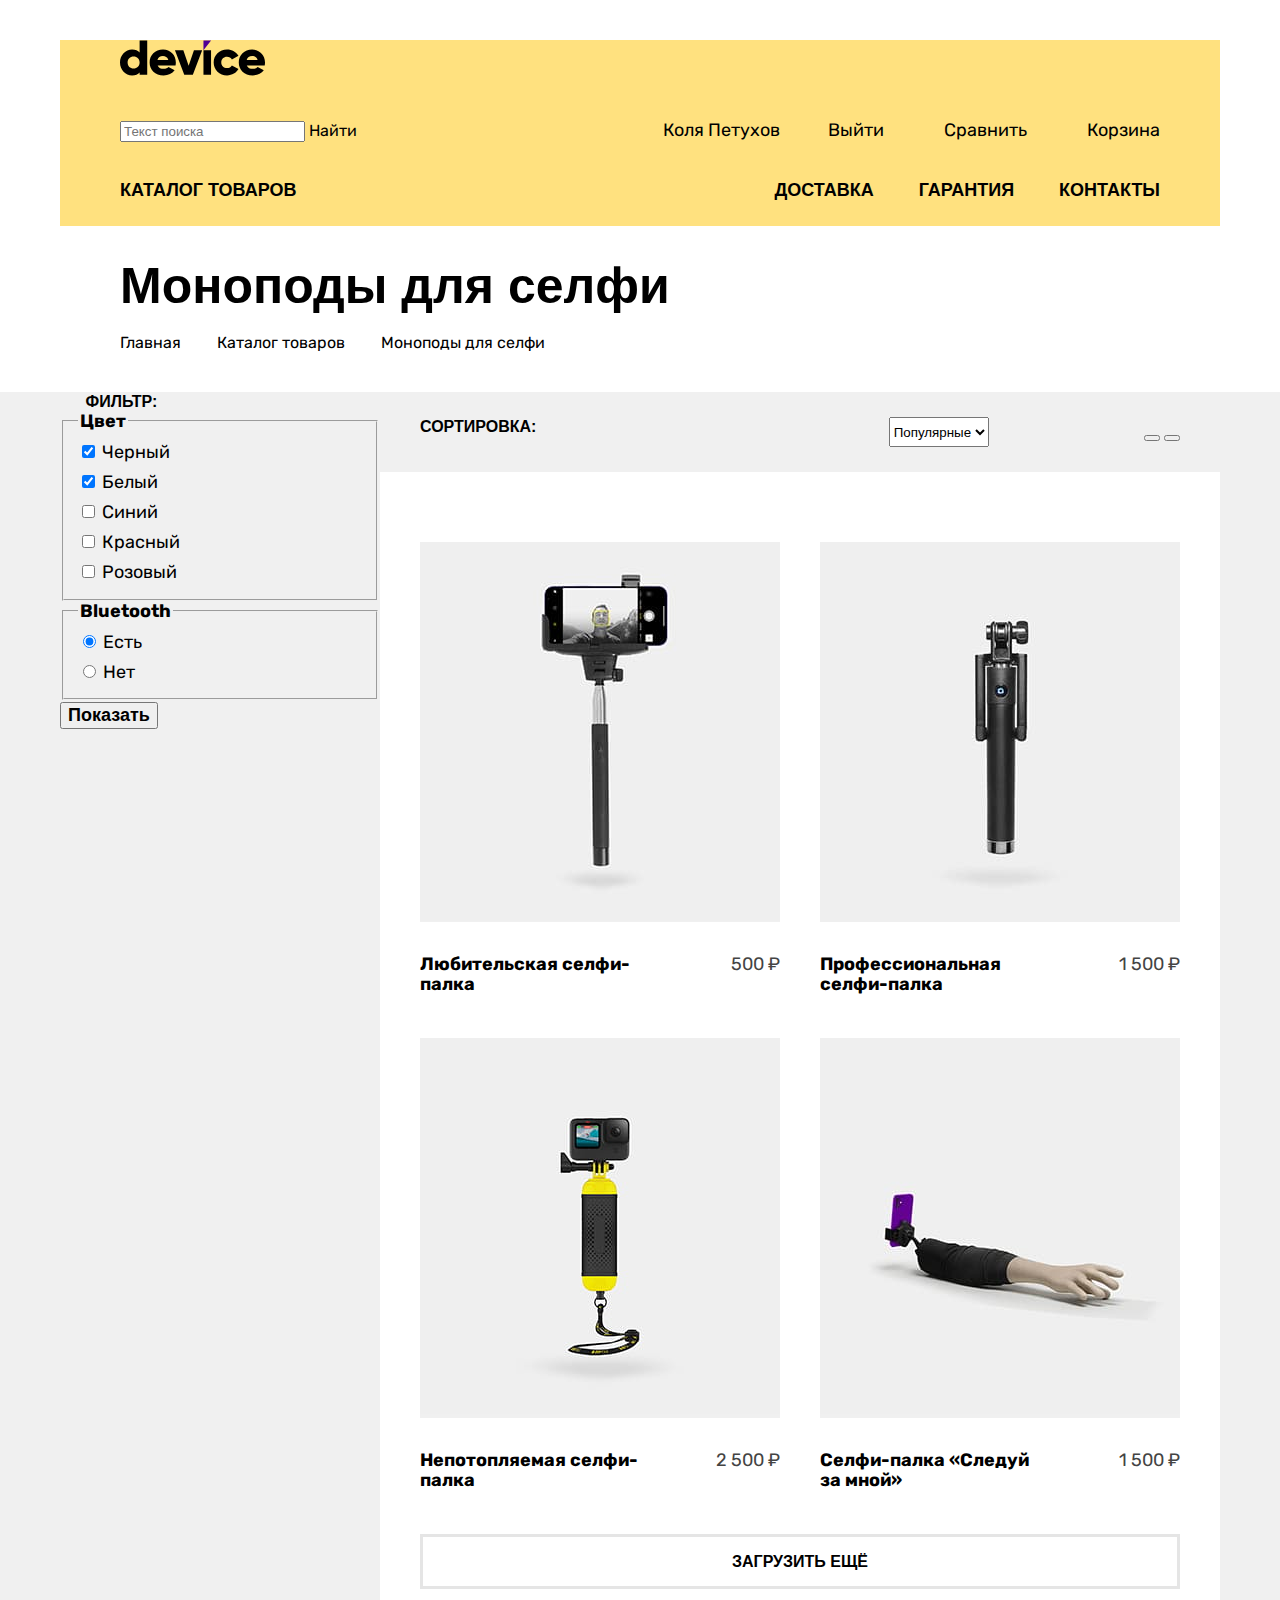
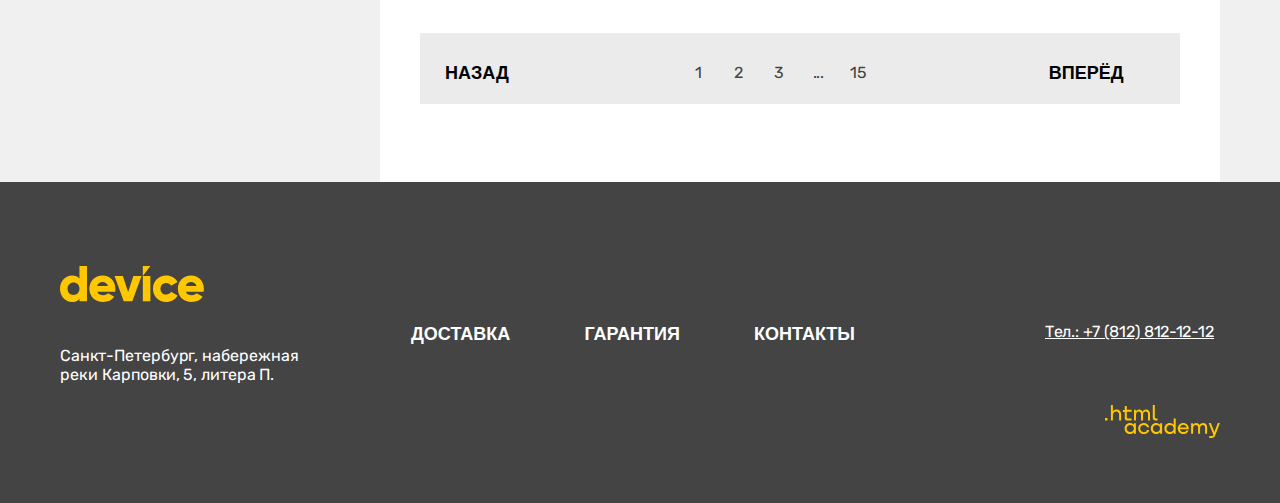
==== commit f00b3351: "Merge pull request #7 from tyanaten/master" ====
--- a/catalog.html
+++ b/catalog.html
@@ -144,30 +144,46 @@
                   <li class="product_item">
                       <a class="product_item_link" href="product.html">
                         <img class="product_item_image" src="images/catalog/catalog_1.jpg" alt="" width="360" height="380">
-                        <span class="product_item_title">Любительская селфи-палка</span>
-                      </a>
-                      <b class="product_item_price">500 ₽</b>
+                      </a>
+                      <div class="info_wrapper">
+                        <a class="product_item_link" href="product.html">
+                          <span class="product_item_title">Любительская селфи-палка</span>
+                        </a>
+                        <b class="product_item_price">500 ₽</b>
+                      </div>
                   </li>
                   <li class="product_item">
                       <a class="product_item_link" href="product.html">
                         <img class="product_item_image" src="images/catalog/catalog_2.jpg" alt="" width="360" height="380">
-                        <span class="product_item_title">Профессиональная селфи-палка </span>
-                      </a>
-                      <b class="product_item_price">1 500 ₽</b>
+                      </a>
+                      <div class="info_wrapper">
+                        <a class="product_item_link" href="product.html">
+                          <span class="product_item_title">Профессиональная селфи-палка </span>
+                        </a>
+                        <b class="product_item_price">1 500 ₽</b>
+                      </div>
                   </li>
                   <li class="product_item">
                       <a class="product_item_link" href="product.html">
                         <img class="product_item_image" src="images/catalog/catalog_3.jpg" alt="" width="360" height="380">
-                        <span class="product_item_title">Непотопляемая селфи-палка</span>
-                      </a>
-                      <b class="product_item_price">2 500 ₽</b>
+                      </a>
+                      <div class="info_wrapper">
+                        <a class="product_item_link" href="product.html">
+                          <span class="product_item_title">Непотопляемая селфи-палка</span>
+                        </a>
+                        <b class="product_item_price">2 500 ₽</b>
+                      </div>
                   </li>
                   <li class="product_item">
                       <a class="product_item_link" href="product.html">
                         <img class="product_item_image" src="images/catalog/catalog_4.jpg" alt="" width="360" height="380">
-                        <span class="product_item_title">Селфи-палка «Следуй за мной»</span>
-                      </a>
-                      <b class="product_item_price">1 500 ₽</b>
+                      </a>
+                      <div class="info_wrapper">
+                        <a class="product_item_link" href="product.html">
+                          <span class="product_item_title">Селфи-палка «Следуй за мной»</span>
+                        </a>
+                        <b class="product_item_price">1 500 ₽</b>
+                      </div>
                   </li>
                 </ul>
                 <button class="button_download_more" type="button">Загрузить ещё</button>
--- a/styles/styles.css
+++ b/styles/styles.css
@@ -225,9 +225,9 @@
 }
 
 .variety_list {
-    display: flex;
-    flex-wrap: wrap;
-    justify-content: space-between;
+    display: grid;
+    grid-template-columns: repeat(6, 160px);
+    column-gap: 40px;
 }
 
 .variety_item_link {
@@ -615,7 +615,7 @@
 
 .catalog_page {
     flex-grow: 1;
-    /* height: 1310px; */
+    padding: 70px 40px 78px 40px;
     background-color: #ffffff;
 }
 
@@ -647,23 +647,42 @@
     background-color: #F0F0F0;
 }
 
+.product_list {
+    display: grid;
+    grid-template-columns: repeat(2, 360px);
+    column-gap: 40px;
+    row-gap: 44px;
+    margin-bottom: 44px;
+}
+
 .product_item {
+    display: flex;
+    flex-direction: column;
     width: 360px;
+    height: 452px;
+}
+
+.info_wrapper {
+    display: flex;
+    margin-top: auto;
 }
 
 .product_item_image {
     background-color: #F0F0F0;
 }
 
-.product_item_title {
-    margin: 0;
-    line-height: 20;
+.product_item_link {
+    width: 230px;
+    margin: 0;
+    line-height: 20px;
     font-weight: 700;
     color: inherit;
     text-decoration: none;
 }
 
 .product_item_price {
+    margin-left: auto;
+    font-weight: 400;
     line-height: 21px;
     color: #444444;
 }
@@ -688,7 +707,6 @@
     width: 760px;
     height: 71px;
     margin: 0 auto;
-    margin-bottom: 78px;
     background-color: #EBEBEB;
 }
 
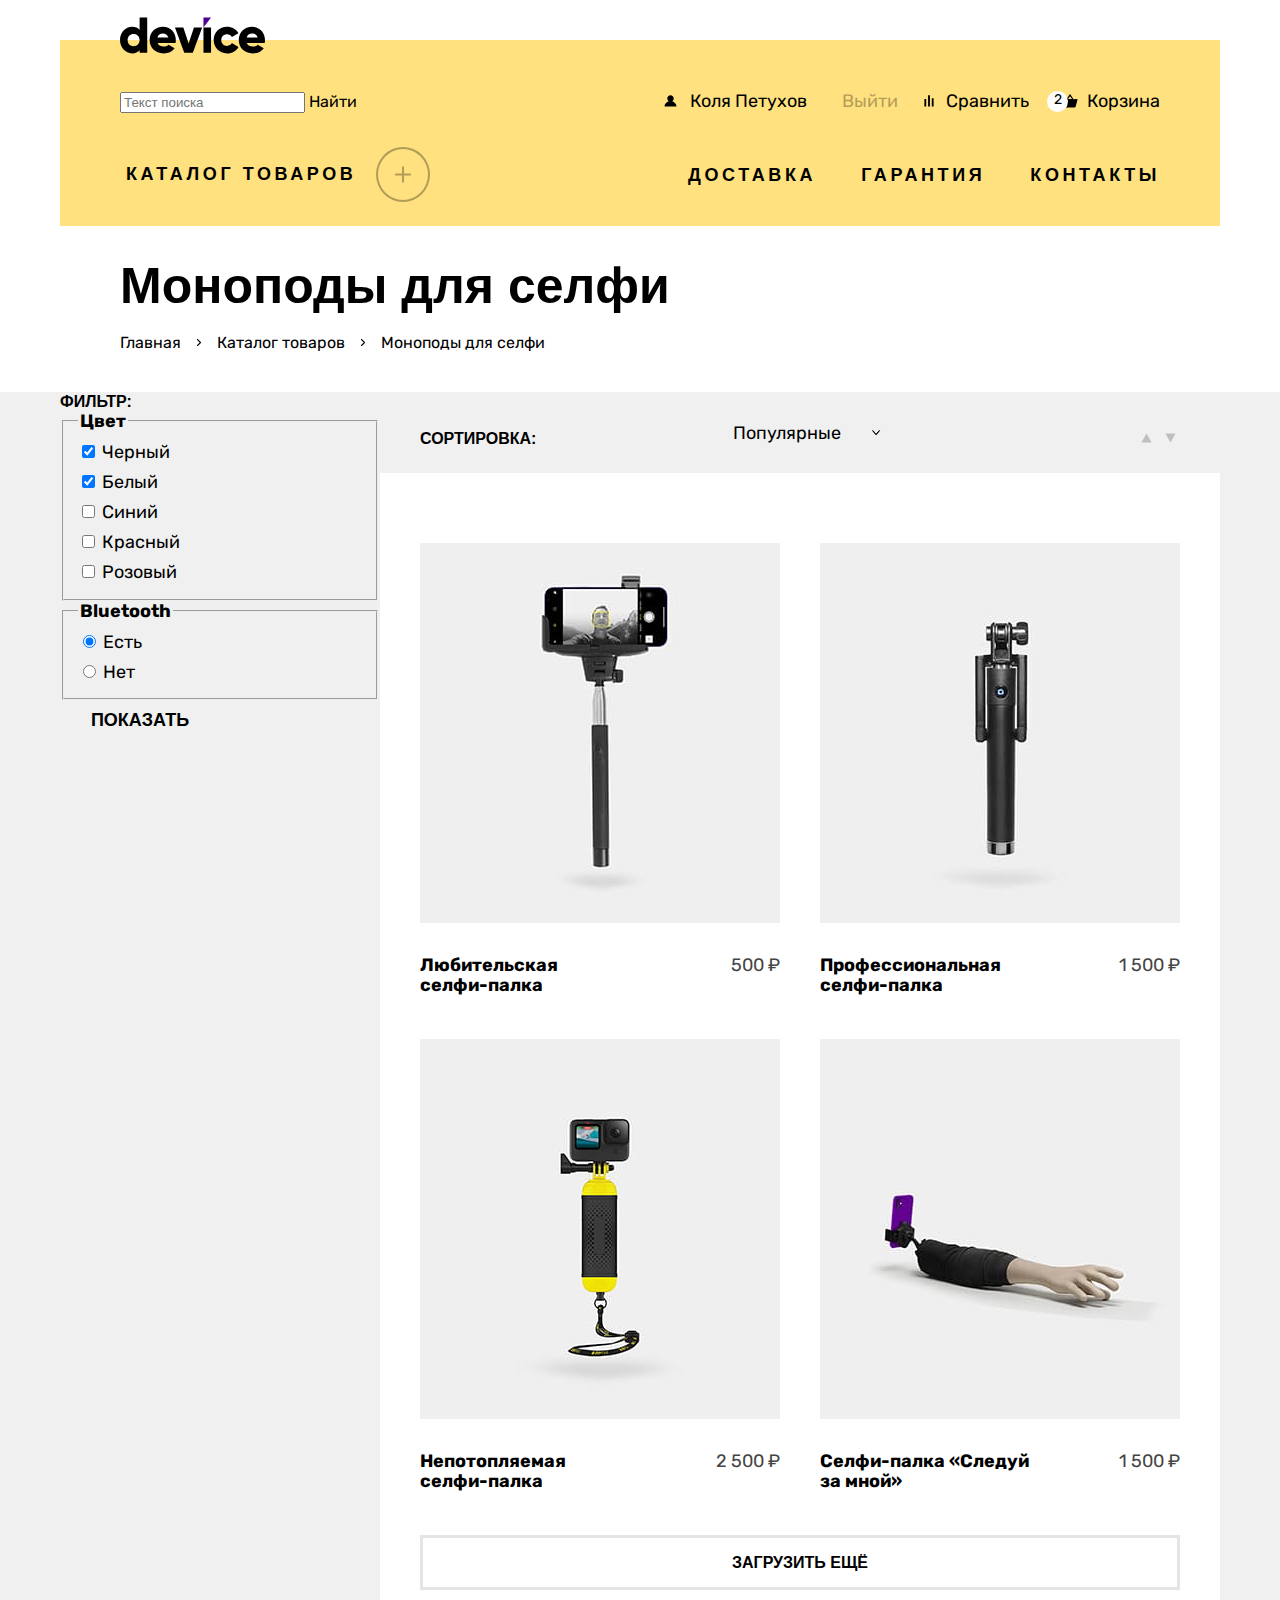
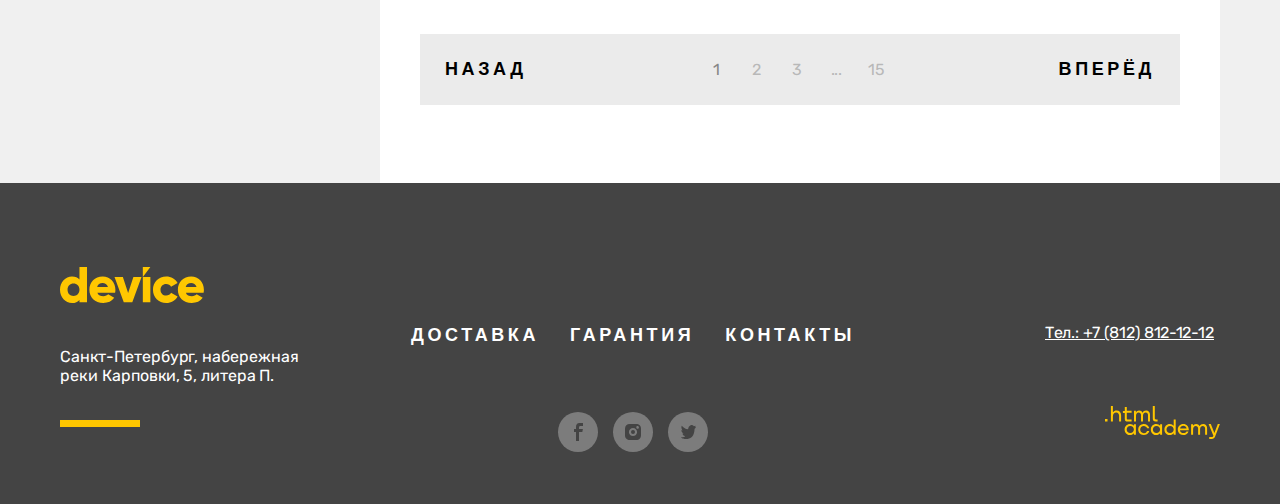
==== commit e1121a4b: "Decorate elements" ====
--- a/catalog.html
+++ b/catalog.html
@@ -8,8 +8,9 @@
   <body>
     <header class="page_header header_inner">
       <div class="header_container">
-        <a class="link_logo" href="#">
-          <img class="logo_header" src="images/logo_header.svg" alt="Логотип"  width="145" height="36">
+        <a class="link_logo" href="index.html">
+          <svg class="logo_header" aria-hidden="true" focusable="false" width="145" height="37" viewBox="0 0 145 37" fill="none" xmlns="http://www.w3.org/2000/svg"><path d="M27.22.39v35.3h-7.6v-2.4c-1.7 1.9-4.1 3.1-7.51 3.1C5.5 36.39 0 30.59 0 23.09c0-7.5 5.5-13.3 12.1-13.3 3.41 0 5.91 1.2 7.51 3.1V.39h7.6Zm-7.6 22.7c0-3.8-2.5-6.2-6.01-6.2-3.5 0-6 2.4-6 6.2 0 3.8 2.5 6.2 6 6.2 3.5-.1 6-2.4 6-6.2ZM43.73 29.59c2.1 0 3.8-.8 4.8-1.9l6.1 3.5c-2.5 3.4-6.2 5.2-11 5.2-8.6 0-14.01-5.8-14.01-13.3 0-7.5 5.4-13.3 13.4-13.3 7.41 0 12.82 5.7 12.82 13.3 0 1.1-.1 2.1-.3 3H37.63c1 2.6 3.3 3.5 6.1 3.5Zm4.6-9.1c-.8-2.9-3.1-4-5.4-4-2.9 0-4.8 1.4-5.5 4h10.9ZM82.16 10.49l-9.31 25.2h-8.6l-9.31-25.2h8.4l5.3 16 5.31-16h8.2ZM83.46 10.49h7.6v25.2h-7.6v-25.2ZM93.67 23.09c0-7.5 5.7-13.3 13.4-13.3 4.9 0 9.21 2.6 11.41 6.5l-6.6 3.8c-.9-1.8-2.7-2.8-4.9-2.8-3.3 0-5.71 2.4-5.71 5.8 0 3.5 2.4 5.8 5.7 5.8 2.2 0 4.1-1.1 4.9-2.8l6.61 3.8c-2.1 3.9-6.4 6.5-11.4 6.5-7.71 0-13.41-5.8-13.41-13.3ZM132.9 29.59c2.1 0 3.8-.8 4.8-1.9l6.1 3.5c-2.5 3.4-6.2 5.2-11 5.2-8.61 0-14.02-5.8-14.02-13.3 0-7.5 5.5-13.3 13.41-13.3 7.4 0 12.81 5.7 12.81 13.3 0 1.1-.1 2.1-.3 3h-17.91c1 2.6 3.3 3.5 6.1 3.5Zm4.7-9.1c-.8-2.9-3.1-4-5.4-4-2.91 0-4.81 1.4-5.51 4h10.9Z" fill="#000"/><path d="M83.46.39v10.1l7.6-10.1h-7.6Z" fill="#510094"/></svg>
+          <span class="visually_hidden">Логотип</span>
         </a>
         <section class="main_opportunities">
           <form class="form_for_searching" action="https://echo.htmlacademy.ru/" method="post">
@@ -20,24 +21,28 @@
           </form>
           <ul class="opportunities_list">
               <li class="opportunity_item">
-                  <a class="link_opportunity" href="#">Коля Петухов</a>
+                  <a class="link_opportunity link_opportunity_enter" href="#">Коля Петухов</a>
               </li>
               <li class="opportunity_item">
                   <a class="link_opportunity link_opportunity_fade" href="#">Выйти</a>
               </li>
               <li class="opportunity_item">
-                  <a class="link_opportunity" href="#">Сравнить</a>
-              </li>
-              <li class="opportunity_item">
-                  <a class="link_opportunity" href="#">Корзина</a>
-              </li>
+                  <a class="link_opportunity link_opportunity_compare" href="#">Сравнить</a>
+              </li>
+              <li class="opportunity_item basket_item">
+                <a class="link_opportunity link_opportunity_basket" href="#">
+                  <span class="items_number">2</span>
+                  Корзина
+                </a>
+            </li>
           </ul>
         </section>
         <nav class="page_navigation">
+          <button class="catalog_button" type="button">
+            <span>Каталог товаров</span>
+            <svg class="catalog_icon" aria-hidden="true" focusable="false" width="16" height="17" viewBox="0 0 16 17" fill="none" xmlns="http://www.w3.org/2000/svg"><path d="M16 7.39H9v-7H7v7H0v2h7v7h2v-7h7v-2Z" fill="#000"/></svg>
+          </button>
           <ul class="navigation_list">
-              <li class="navigation_item">
-                  <a class="link_navigation" href="#">Каталог товаров</a>
-              </li>
               <li class="navigation_item">
                   <a class="link_navigation" href="#">Доставка</a>
               </li>
@@ -62,7 +67,7 @@
                 <a class="breadcrumbs_link" href="#">Каталог товаров</a>
               </li>
               <li class="breadcrumbs_item">
-                <a class="breadcrumbs_link">Моноподы для селфи</a>
+                <a class="breadcrumbs_link" href="#">Моноподы для селфи</a>
               </li>
             </ul>
         </header>
@@ -142,19 +147,21 @@
               <div class="catalog_page">
                 <ul class="product_list">
                   <li class="product_item">
-                      <a class="product_item_link" href="product.html">
+                      <a class="image_link" href="product.html">
                         <img class="product_item_image" src="images/catalog/catalog_1.jpg" alt="" width="360" height="380">
-                      </a>
-                      <div class="info_wrapper">
-                        <a class="product_item_link" href="product.html">
-                          <span class="product_item_title">Любительская селфи-палка</span>
+                        <span class="span_more">Подробнее</span>
+                      </a>
+                      <div class="info_wrapper">
+                        <a class="product_item_link" href="product.html">
+                          <span class="product_item_title">Любительская<br>селфи-палка</span>
                         </a>
                         <b class="product_item_price">500 ₽</b>
                       </div>
                   </li>
                   <li class="product_item">
-                      <a class="product_item_link" href="product.html">
+                      <a class="image_link" href="product.html">
                         <img class="product_item_image" src="images/catalog/catalog_2.jpg" alt="" width="360" height="380">
+                        <span class="span_more">Подробнее</span>
                       </a>
                       <div class="info_wrapper">
                         <a class="product_item_link" href="product.html">
@@ -164,19 +171,21 @@
                       </div>
                   </li>
                   <li class="product_item">
-                      <a class="product_item_link" href="product.html">
+                      <a class="image_link" href="product.html">
                         <img class="product_item_image" src="images/catalog/catalog_3.jpg" alt="" width="360" height="380">
-                      </a>
-                      <div class="info_wrapper">
-                        <a class="product_item_link" href="product.html">
-                          <span class="product_item_title">Непотопляемая селфи-палка</span>
+                        <span class="span_more">Подробнее</span>
+                      </a>
+                      <div class="info_wrapper">
+                        <a class="product_item_link" href="product.html">
+                          <span class="product_item_title">Непотопляемая<br>селфи-палка</span>
                         </a>
                         <b class="product_item_price">2 500 ₽</b>
                       </div>
                   </li>
                   <li class="product_item">
-                      <a class="product_item_link" href="product.html">
+                      <a class="image_link" href="product.html">
                         <img class="product_item_image" src="images/catalog/catalog_4.jpg" alt="" width="360" height="380">
+                        <span class="span_more">Подробнее</span>
                       </a>
                       <div class="info_wrapper">
                         <a class="product_item_link" href="product.html">
@@ -190,25 +199,25 @@
                 <div class="pagination_container">
                   <ul class="pagination_list">
                     <li class="pagination_item">
-                      <a class="pagination_regulator">Назад</a>
+                      <a class="pagination_regulator" href="#">Назад</a>
                     </li>  
                     <li class="pagination_item">
-                        <a class="pagination_link">1</a>
-                    </li>
-                    <li class="pagination_item">
-                        <a class="pagination_link">2</a>
-                    </li>
-                    <li class="pagination_item">
-                        <a class="pagination_link">3</a>
-                    </li>
-                    <li class="pagination_item">
-                        <a class="pagination_link pagination_disabled">...</a>
-                    </li>
-                    <li class="pagination_item">
-                        <a class="pagination_link">15</a>
-                    </li>
-                    <li class="pagination_item">
-                        <a class="pagination_regulator">Вперёд</a>
+                        <a class="pagination_link pagination_current" href="#">1</a>
+                    </li>
+                    <li class="pagination_item">
+                        <a class="pagination_link" href="#">2</a>
+                    </li>
+                    <li class="pagination_item">
+                        <a class="pagination_link" href="#">3</a>
+                    </li>
+                    <li class="pagination_item">
+                        <a class="pagination_disabled">...</a>
+                    </li>
+                    <li class="pagination_item">
+                        <a class="pagination_link" href="#">15</a>
+                    </li>
+                    <li class="pagination_item">
+                        <a class="pagination_regulator" href="#">Вперёд</a>
                     </li> 
                   </ul>
                 </div>
@@ -245,13 +254,22 @@
             <h2 class="media_titile_footer"><span class="visually_hidden">Соц. медиа</span></h2>
             <ul class="media_footer_list">
               <li class="media_footer_item">
-                <a class="media_footer" href="https://www.facebook.com/htmlacademy"><span class="visually_hidden">Фейсбук</span></a>
+                <a class="media_footer" href="#">
+                  <span class="visually_hidden">Фейсбук</span>
+                  <svg class="footer_icon" aria-hidden="true" focusable="false" width="9" height="18" viewBox="0 0 9 18" fill="none" xmlns="http://www.w3.org/2000/svg"><path d="M6.5 3H9V0H5.6C2.8 0 2 1.7 2 4.2V6H0v3h2v9h3V9h3.3l.6-3H5V4.5C5 3.7 5.3 3 6.5 3Z" fill="#444"/></svg>
+                </a>
               </li>
               <li class="media_footer_item">
-                <a class="media_footer" href="https://www.instagram.com/htmlacademy/"><span class="visually_hidden">Инстаграм</span></a>
+                <a class="media_footer" href="https://www.instagram.com/htmlacademy/">
+                  <span class="visually_hidden">Инстаграм</span>
+                  <svg class="footer_icon" aria-hidden="true" focusable="false" width="16" height="16" viewBox="0 0 16 16" fill="none" xmlns="http://www.w3.org/2000/svg"><path d="M8 10a2 2 0 1 0 0-4 2 2 0 0 0 0 4Z" fill="#444"/><path d="M14.7 1.3c-.9-.9-2-1.3-3.4-1.3H4.7C1.9 0 0 1.9 0 4.7v6.6c0 1.4.4 2.6 1.4 3.4.9.9 2 1.3 3.3 1.3h6.6c1.4 0 2.6-.4 3.4-1.3.8-.9 1.3-2 1.3-3.4V4.7c0-1.4-.4-2.6-1.3-3.4ZM8 12.1c-2.2 0-4.1-1.8-4.1-4.1S5.8 3.9 8 3.9c2.2 0 4.1 1.8 4.1 4.1s-1.9 4.1-4.1 4.1Zm4.6-7.4c-.7 0-1.3-.5-1.3-1.3s.5-1.3 1.3-1.3c.7 0 1.3.6 1.3 1.3 0 .7-.6 1.3-1.3 1.3Z" fill="#444"/></svg>
+                </a>
               </li>
               <li class="media_footer_item">
-                <a class="media_footer" href="https://twitter.com/htmlacademy_ru"><span class="visually_hidden">Твиттер</span></a>
+                <a class="media_footer" href="https://twitter.com/htmlacademy_ru">
+                  <span class="visually_hidden">Твиттер</span>
+                  <svg class="footer_icon" aria-hidden="true" focusable="false" width="15" height="15" viewBox="0 0 15 15" fill="none" xmlns="http://www.w3.org/2000/svg"><path d="M9.7.16c1.5-.5 2.6.3 3.2 1.1.5-.2 1.1-.4 1.7-.6 0 .8-.5 1.4-.8 1.6.7.2 1.2-.4 1.2-.4-.1.9-.9 1.7-1.4 1.9-.2 6.3-2.8 10.4-8.9 10.3h-.4c-.3 0-3.7-.4-4.3-1.8 2 .2 3.4-.4 4.1-1.1-.8-.3-2.4-.4-2.6-2.8.3.2.5.3 1.1.2-1.1-.8-2.3-1.5-2.2-3.5.3.3.9.5 1.2.4C1 5.26-.2 2.36.8.86c1.6 1.7 3.3 3.4 6.3 3.5.2-2.1 1-3.5 2.6-4.2Z" fill="#444"/></svg>
+                </a>
               </li>
             </ul>
           </section>
@@ -262,7 +280,8 @@
             <a class="contacts_phone_footer" href="tel:88128121212">+7 (812) 812-12-12</a>
           </span>
           <a class="htmlacademy_link" href="https://htmlacademy.ru/">
-            <img class="logo_html" src="images/logo_html_academy.svg" alt="Лого Html Академии" width="115" height="33">
+            <span class="visually_hidden">Лого Html Академии</span>
+            <svg class="academy_logo" aria-hidden="true" focusable="false" width="115" height="33" fill="none" xmlns="http://www.w3.org/2000/svg"><path d="M0 12.9v2.6h2.5v-2.6H0Zm11.6-8.4c-1.6 0-2.8.7-3.6 1.7h-.1V0h-2v15.5h2v-5.3c0-2.1 1.3-3.6 3.3-3.6 1.8 0 2.9 1.4 2.9 3.2v5.7h2V9.4c.1-3-1.8-4.9-4.5-4.9Zm15 .3h-4.8V1.1h-2v3.8h-1.9v2h1.9v6c0 1.7 1 2.7 2.7 2.7h4.1v-2h-3.7c-.7 0-1.1-.4-1.1-1.1V6.8h4.8v-2Zm14.5-.2c-1.6 0-2.9.8-3.5 2.1h-.1c-.6-1.2-1.8-2.1-3.4-2.1-1.4 0-2.5.8-3.1 1.8h-.1V4.8H29v10.6h2V10c0-2 1-3.5 2.6-3.5 1.5 0 2.4 1 2.4 2.6v6.3h2V9.8c0-2.4 1.4-3.3 2.6-3.3 1.5 0 2.4 1 2.4 2.6v6.3h2V8.9c.1-2.5-1.4-4.3-3.9-4.3Zm6.7 8.1c0 1.7 1 2.7 2.8 2.7h2v-2h-1.7c-.7 0-1.1-.4-1.1-1.1V0h-2v12.7Zm-18.9 7c-.9-1.1-2.2-1.8-3.9-1.8-3.1 0-5.4 2.3-5.4 5.6s2.3 5.6 5.4 5.6c1.8 0 3-.8 3.8-1.9h.1v1.6h2V18.2h-2v1.5Zm-3.6 7.4c-2.2 0-3.6-1.6-3.6-3.6s1.4-3.6 3.6-3.6 3.6 1.6 3.6 3.6c0 1.9-1.4 3.6-3.6 3.6ZM44.2 22c-.5-2.4-2.6-4.1-5.4-4.1a5.4 5.4 0 0 0-5.6 5.6c0 3.1 2.2 5.6 5.6 5.6 2.8 0 4.9-1.8 5.4-4.2h-2.1a3.4 3.4 0 0 1-3.3 2.3c-2.2 0-3.6-1.6-3.6-3.6s1.4-3.6 3.6-3.6c1.6 0 2.8 1 3.3 2.2h2.1V22Zm10.9-2.3c-.9-1.1-2.2-1.8-3.9-1.8-3.1 0-5.4 2.3-5.4 5.6s2.3 5.6 5.4 5.6c1.8 0 3-.8 3.8-1.9h.1v1.6h2V18.2h-2v1.5Zm-3.6 7.4c-2.2 0-3.6-1.6-3.6-3.6s1.4-3.6 3.6-3.6 3.6 1.6 3.6 3.6c0 1.9-1.5 3.6-3.6 3.6Zm17.2-7.3c-.9-1.1-2.2-1.9-3.9-1.9-3.1 0-5.4 2.3-5.4 5.6s2.2 5.6 5.4 5.6c1.7 0 3-.8 3.8-1.8h.1v1.5h2V13.4h-2v6.4Zm-3.6 7.3c-2.2 0-3.6-1.6-3.6-3.6s1.4-3.6 3.6-3.6 3.6 1.6 3.6 3.6c-.1 2-1.5 3.6-3.6 3.6Zm13.2-9.2c-3.3 0-5.5 2.5-5.5 5.6 0 3 2.1 5.6 5.5 5.6 2.5 0 4.5-1.3 5.2-3.6h-2.1c-.5 1-1.6 1.6-3 1.6-1.9 0-3.3-1.3-3.4-2.9h8.8c.2-3.6-2-6.3-5.5-6.3Zm0 1.9c1.7 0 3 1 3.3 2.6h-6.5c.3-1.5 1.5-2.6 3.2-2.6Zm19.9-1.9c-1.6 0-2.9.8-3.6 2h-.1c-.6-1.2-1.8-2-3.4-2-1.4 0-2.5.7-3.1 1.8v-1.5h-1.9v10.6h2v-5.4c0-2 1-3.4 2.6-3.5 1.5 0 2.4 1 2.4 2.6v6.3h2v-5.6c0-2.4 1.4-3.3 2.6-3.3 1.5 0 2.4 1 2.4 2.6v6.3h2v-6.5c.1-2.6-1.4-4.4-3.9-4.4Zm11.2 9.1-3.6-8.9h-2.2l4.8 11.6c-.3.9-.7 1.2-1.7 1.2h-2.5v2h2.5c1.8 0 2.8-.8 3.5-2.6l4.7-12.2h-2.1l-3.4 8.9Z" fill="#FFC700"/></svg>
           </a>
         </div>
       </div>
--- a/styles/styles.css
+++ b/styles/styles.css
@@ -44,70 +44,6 @@
     line-height: 30px;
     color: #000000;
     background-color: #ffffff;
-}
-
-.page_header {
-    display: flex;
-    flex-direction: column;
-    box-sizing: border-box;
-    width: 1160px;
-    height: 300px;
-    margin: 0 auto;
-    margin-top: 40px;
-    padding: 0 60px;
-    background-color: #FFE17F;
-}
-
-.header_inner {
-    height: 186px;
-}
-
-.main_opportunities {
-    display: flex;
-    margin-bottom: 30px;
-}
-
-.logo_header {
-    margin-bottom: 30px;
-}
-
-.form_for_searching {
-    width: 517px;
-    margin-right: 26px;
-}
-
-.searching {
-    margin: 0;
-}
-
-.opportunities_list {
-    display: flex;
-    flex-wrap: wrap;
-    justify-content: flex-end;
-    align-items: center;
-    width: 497px;
-}
-
-.opportunity_item:not(:last-child) {
-    margin-right: 60px;
-}
-
-.opportunity_item:first-child {
-    margin-right: auto;
-}
-
-.navigation_list {
-    display: flex;
-    flex-wrap: wrap;
-    justify-content: flex-end;
-}
-
-.navigation_item:not(:last-child) {
-    margin-right: 45px;
-}
-
-.navigation_item:first-child {
-    margin-right: auto;
 }
 
 .opportunities_list,
@@ -122,13 +58,134 @@
 .bluetooth_list,
 .product_list,
 .pagination_list,
-.slider_pagination_list {
+.slider_pagination_list,
+.transport_companies_list {
     margin: 0;
     padding: 0;
     list-style: none;
 }
 
+.page_header {
+    display: flex;
+    flex-direction: column;
+    box-sizing: border-box;
+    width: 1160px;
+    height: 300px;
+    margin: 0 auto;
+    margin-top: 40px;
+    padding: 0 60px;
+    background-color: #FFE17F;
+}
+
+.link_logo {
+    max-width: min-content;
+    position: relative;
+    top: -23px;
+}
+
+.link_logo:hover {
+    opacity: 0.6;
+}
+
+.link_logo:active {
+    opacity: 0.3;
+    outline: none;
+}
+
+.link_logo:focus {
+    outline:  2px solid #AF4FFF;
+}
+
+.header_inner {
+    height: 186px;
+}
+
+.main_opportunities {
+    display: flex;
+    margin-bottom: 30px;
+}
+
+.form_for_searching {
+    width: 517px;
+    margin-right: 26px;
+}
+
+.searching {
+    margin: 0;
+}
+
+.catalog_button {
+    display: flex;
+    align-items: center;
+    border: none;
+    background-color: inherit;
+    cursor: pointer;
+    font-family: "Raleway", sans-serif;
+    font-size: 18px;
+    line-height: 21px;
+    font-weight: 800;
+    color: inherit;
+    text-transform: uppercase;
+    text-decoration: none;
+    letter-spacing: 0.2em;
+}
+
+.catalog_icon {
+    margin-left: 20px;
+    padding: 17px;
+    border: 2px solid;
+    border-radius: 100%;
+    fill: #000000;
+    opacity: 0.3;
+}
+
+.catalog_button:hover .catalog_icon,
+.catalog_button:active .catalog_icon {
+    opacity: 1;
+}
+
+.catalog_button:focus {
+    outline:  2px solid #AF4FFF;
+}
+
+.opportunities_list {
+    display: flex;
+    flex-wrap: wrap;
+    justify-content: flex-end;
+    align-items: center;
+    width: 497px;
+}
+
+.opportunity_item:not(:last-child) {
+    margin-right: 18px;
+}
+
+.opportunity_item:first-child {
+    margin-right: auto;
+}
+
+.opportunity_item .link_opportunity_fade {
+    margin-right: 8px;
+}
+
+.link_opportunity_fade {
+    color: #000000;
+    opacity: 0.3;
+}
+
+.navigation_list {
+    margin:auto;
+    margin-right: 0;
+    display: flex;
+    flex-wrap: wrap;
+}
+
+.navigation_item:not(:last-child) {
+    margin-right: 45px;
+}
+
 .page_navigation {
+    display: flex;
     margin: 0;
     padding: 0;
 }
@@ -140,11 +197,69 @@
     text-decoration: none;
 }
 
+.link_opportunity_enter {
+    margin-right: auto;
+    padding-left: 27px;
+    background-image: url(../images/icons/person.svg);
+    background-repeat: no-repeat;
+    background-size: 15px 12px;
+    background-position: center left;
+}
+
+.link_opportunity_compare {
+    padding-left: 22px;
+    background-image: url(../images/icons/compare.svg);
+    background-repeat: no-repeat;
+    background-size: 10px 12px;
+    background-position: center left;
+}
+
+.link_opportunity_basket {
+    position: relative;
+    padding-left: 40px;
+    background-image: url(../images/icons/basket.svg);
+    background-repeat: no-repeat;
+    background-size: 16px 14px;
+    background-position: center left 15px;
+}
+
+.items_number {
+    position: absolute;
+    display: block;
+    top: 0px;
+    right: 0;
+    bottom: 0px;
+    left: 0;
+    width: 21px;
+    height: 21px;
+    margin: auto;
+    margin-left: 0;
+    background-color: #ffffff;
+    border-radius: 50%;
+    font-size: 14px;
+    line-height: 17px;
+    text-align: center;
+    vertical-align: middle;
+}
+
 .link_opportunity {
     color: inherit;
     text-decoration: none;
 }
 
+.link_opportunity:hover {
+    opacity: 0.6;
+}
+
+.link_opportunity:active {
+    opacity: 0.3;
+    outline: none;
+}
+
+.link_opportunity:focus {
+    outline:  2px solid #AF4FFF;
+}
+
 .link_navigation {
     font-family: "Raleway", sans-serif;
     font-size: 18px;
@@ -153,15 +268,35 @@
     color: inherit;
     text-transform: uppercase;
     text-decoration: none;
+    letter-spacing: 0.2em;
+}
+
+.link_navigation:hover {
+    opacity: 0.6;
+}
+
+.link_navigation:active {
+    opacity: 0.3;
+    outline: none;
+}
+
+.link_navigation:focus {
+    outline:  2px solid #AF4FFF;
 }
 
 .device_number {
+    position: absolute;
+    top: 65.5px;
+    right: 49px;
+    z-index: 2;
+    display: block;
     font-size: 180px;
     font-weight: 700;
     color: #ffffff;
 }
 
 .title_for_device_description {
+    z-index: 10;
     margin: 0;
     margin-bottom: 29px;
     font-family: "Raleway", sans-serif;
@@ -172,10 +307,407 @@
 
 .main_container {
     flex-grow: 1;
-    margin-top: 35px;
 }
 
 .catalog_item {
+    position: relative;
+    top: -140px;
+    display: flex;
+    justify-content: space-between;
+    width: 1160px;
+    margin: 0 auto;
+    margin-bottom: -70px;
+}
+
+.item_gallery {
+    width: 560px;
+}
+
+.item_information {
+    position: relative;
+    width: 560px;
+    padding-top: 123px;
+}
+
+.device_description {
+    margin: 0;
+    margin-bottom: 51px;
+    color: #444444;
+}
+
+.link_more {
+    position: relative;
+    width: 160px;
+    padding: 10px 0;
+    font-family: "Raleway", sans-serif;
+    font-size: 18px;
+    line-height: 21px;
+    font-weight: 800;
+    text-transform: uppercase;
+    text-decoration: none;
+    color: inherit;
+    cursor: pointer;
+}
+
+.link_more::before {
+    position: absolute;
+    content: "";
+    top: 0px;
+    right: 0;
+    bottom: 0px;
+    left: 0;
+    width: 160px;
+    height: 8px;
+    margin: auto 0;
+    margin-right: auto;
+    background-color: #FFE17F;
+    z-index: -1;
+}
+
+.number_value_item {
+    font-size: 36px;
+    font-weight: 400;
+}
+
+.value_name {
+    font-size: 16px;
+    color: #444444;
+}
+
+.variety_device_section {
+    width: 1160px;
+    margin: 0 auto;
+    margin-bottom: 174px;
+}
+
+.variety_list {
+    display: grid;
+    grid-template-columns: repeat(6, 160px);
+    column-gap: 40px;
+}
+
+.variety_item_link {
+    color: inherit;
+    text-decoration: none;
+}
+
+.variety_item_title {
+    width: 160px;
+    margin: 0;
+    font-family: "Raleway", sans-serif;
+    font-size: 18px;
+    line-height: 24px;
+    font-weight: 800;
+    letter-spacing: -0.02em;
+}
+
+.image_wrap {
+    position: relative;
+    width: 160px;
+    height: 160px;
+    margin-bottom: 32px;
+    background-color: #FFE17F;
+}
+
+.variety_item_img {
+    position: absolute;
+    top: 0;
+    right: 0;
+    bottom: 0;
+    left: 0;
+    margin: auto;
+}
+
+.variety_item:nth-child(2) .variety_item_img {
+    margin-bottom: 0;
+}
+
+.variety_item:hover .image_wrap {
+    background-color: #FFC700;
+} 
+
+.variety_item:active {
+    opacity: 0.3;
+} 
+
+.variety_item:focus-within {
+    outline:  2px solid #AF4FFF;
+} 
+
+.suggestion_container {
+    position: relative;
+    top: -104px;
+    display: flex;
+    width: 1160px;
+    height: 319px;
+    margin: 0 auto;
+    margin-bottom: 70px;
+}
+
+.suggestion_buttons_item:not(:last-child) {
+    margin-bottom: 35px;
+}
+
+.left_column {
+    width: 287px;
+    margin: 0;
+    margin-top: 64px;
+    padding: 0;
+}
+
+.left_column::before {
+    content:'';
+    position: absolute;
+    top: 0px;
+    right: 0;
+    bottom: 0px;
+    left: 0;
+    margin-left: 280px;
+    width: 0;
+    border-right: 7px solid #000000;
+}
+
+.middle_column {
+    width: 452px;
+    margin-top: 72.5px;
+    margin-left: 116px;
+    margin-right: 106px;
+}
+
+.decorate_image_postman {
+    margin: auto;
+}
+
+.button {
+    position: relative;
+    width: 160px;
+    padding: 10px 0;
+    font-family: "Raleway", sans-serif;
+    font-size: 18px;
+    line-height: 21px;
+    font-weight: 800;
+    text-transform: uppercase;
+    background-color: inherit;
+    border: none;
+    cursor: pointer;
+}
+
+.suggestion_button {
+    background-color: inherit;
+}
+
+.button::before {
+    position: absolute;
+    content: "";
+    top: 0px;
+    right: 0;
+    bottom: 0px;
+    left: 0;
+    width: 160px;
+    height: 8px;
+    margin: auto 0;
+    margin-right: auto;
+    background-color: #FFE17F;
+    z-index: -1;
+}
+
+.suggestion_button_current {
+    width: 280px;
+    padding: 10px 137px 10px 18px;
+    background-color: #000000;
+    color: #FFE17F;
+}
+
+.suggestion_button_current:hover {
+    color: #80703F;
+}
+
+.suggestion_button_current:active {
+    color: #4C4326;
+}
+
+.suggestion_button_current:focus {
+    outline:  2px solid #AF4FFF;
+}
+
+.suggestion_title_current {
+    margin: 0;
+    margin-bottom: 34px;
+    font-family: "Raleway", sans-serif;
+    font-size: 50px;
+    line-height: 50px;
+    font-weight: 800;
+}
+
+.text_suggestion {
+    color: #444444;
+}
+
+.suggestion_section {
+    background-color: #F0F0F0;
+}
+
+.important_message {
+    display: block;
+    margin: auto 0;
+    font-family: "Raleway", sans-serif;
+    font-size: 20px;
+    line-height: 23px;
+    font-weight: 800;
+    text-decoration: none;
+    text-transform: uppercase;
+    letter-spacing: 0.2em;
+    cursor: pointer;
+}
+
+.important_information_section {
+    background-color: #F0F0F0;
+}
+
+.important_information_section {
+    width: 1160px;
+    margin: 0 auto;
+    margin-bottom: 70px;
+}
+
+.information_container {
+    display: flex;
+    justify-content: space-between;
+    height: 100px;
+    text-decoration: none;
+    color: inherit;
+}
+
+.inf_icon_wrap {
+    position: relative;
+    margin: 30px 42px;
+    width: 40px;
+    height: 40px;
+    background-color: #DCDCDC;
+    border-radius: 50%;
+    opacity: 0.3;
+}
+
+.information_icon {
+    position: absolute;
+    top: 0;
+    right: 0;
+    bottom: 0;
+    left: 0;
+    margin: auto;
+    z-index: 1;
+}
+
+.information_container:hover .truck_wrap {
+    background-color: #FFC700;
+}
+
+.information_container:hover .information_icon {
+    fill: #000000;
+}
+
+.information_container:active {
+    opacity: 0.3;
+}
+
+.information_container:focus {
+    outline: 2px solid #AF4FFF;
+}
+
+.truck_wrap {
+    position: relative;
+    width: 125px;
+    height: 100px;
+    background-color: #FFE17F;
+}
+
+.image_truck {
+    position: absolute;
+    top: 0;
+    right: 0;
+    bottom: 0;
+    left: 0;
+    margin: auto;
+}
+
+.about_company_title,
+.contact_information {
+    margin: 0;
+    margin-top: 40px;
+    margin-bottom: 48px;
+    font-family: "Raleway", sans-serif;
+    font-size: 50px;
+    line-height: 50px;
+    font-weight: 800;
+}
+
+.text_about_company,
+.preview_text_contact {
+    margin: 0;
+    margin-bottom: 30px;
+    color: #444444;
+}
+
+.contacts_schedule_item {
+    color: #444444;
+}
+
+.contacts_schedule_item:last-child {
+    margin-bottom: 30px;
+}
+
+.transport_companies_list {
+    margin-bottom: 30px;
+}
+
+.transport_company_item {
+    position: relative;
+    margin-bottom: 19px;
+    padding-left: 34px;
+    line-height: 20px;
+    font-weight: 700;
+
+}
+
+.transport_company_item::before {
+    content: "";
+    position: absolute;
+    top: 0;
+    right: 0;
+    bottom: 0;
+    left: 0;
+    margin: auto;
+    margin-left: 0;
+    width: 8px;
+    height: 8px;
+    border-radius: 50%;
+    background-color: #FFC700;
+}
+
+.address_title,
+.time_schedule {
+    margin: 0;
+    margin-bottom: 15px;
+    font-size: 24px;
+    font-weight: 700;
+    color: #444444;
+}
+
+.contacts_address_text {
+    margin: 0;
+}
+
+.contacts_address {
+    margin-bottom: 30px;
+    font-style: normal;
+    color: #444444;
+}
+
+.contacts_phone {
+    color: inherit;
+}
+
+.index_columns {
     display: flex;
     justify-content: space-between;
     width: 1160px;
@@ -183,224 +715,26 @@
     margin-bottom: 70px;
 }
 
-.item_gallery {
-    width: 560px;
-}
-
-.item_information {
-    width: 560px;
-}
-
-.device_description {
-    margin: 0;
-    margin-bottom: 51px;
-    color: #444444;
-}
-
-.link_more,
-.link_cross {
-    font-family: "Raleway", sans-serif;
-    font-size: 18px;
-    line-height: 21px;
-    font-weight: 800;
-    color: inherit;
-    text-transform: uppercase;
-    text-decoration: none;
-}
-
-.number_value_item {
-    font-size: 36px;
-    font-weight: 400;
-}
-
-.value_name {
-    font-size: 16px;
-    color: #444444;
-}
-
-.variety_device_section {
-    width: 1160px;
-    margin: 0 auto;
-    margin-bottom: 70px;
-}
-
-.variety_list {
-    display: grid;
-    grid-template-columns: repeat(6, 160px);
-    column-gap: 40px;
-}
-
-.variety_item_link {
-    font-family: "Raleway", sans-serif;
-    font-size: 18px;
-    line-height: 24px;
-    font-weight: 800;
-    color: inherit;
-    text-decoration: none;
-}
-
-.variety_item_title {
-    width: 160px;
-}
-
-.variety_item_img {
-    background-color: #FFE17F;
-}
-
-.suggestion_container {
-    display: flex;
-    width: 1160px;
-    height: 319px;
-    margin: 0 auto;
-    margin-bottom: 70px;
-}
-
-.left_column {
-    width: 287px;
-    margin: 0;
-    padding: 0;
-}
-
-.middle_column {
-    width: 452px;
-    margin-left: 116px;
-    margin-right: 106px;
-}
-
-.suggestion_button {
-    font-family: "Raleway", sans-serif;
-    font-size: 18px;
-    line-height: 21px;
-    font-weight: 800;
-    color: inherit;
-    text-transform: uppercase;
-}
-
-.suggestion_button_current {
-    color: #FFE17F;
-}
-
-.suggestion_title_current {
-    margin: 0;
-    margin-bottom: 34px;
-    font-family: "Raleway", sans-serif;
-    font-size: 50px;
-    line-height: 50px;
-    font-weight: 800;
-}
-
-.text_suggestion {
-    color: #444444;
-}
-
-.suggestion_section {
-    background-color: #F0F0F0;
-}
-
-.important_message {
-    display: block;
-    margin: auto 0;
-    font-family: "Raleway", sans-serif;
-    font-size: 20px;
-    line-height: 23px;
-    font-weight: 800;
-    text-transform: uppercase;
-}
-
-.important_information_section {
-    background-color: #F0F0F0;
-}
-
-.important_information_section {
-    width: 1160px;
-    margin: 0 auto;
-    margin-bottom: 70px;
-}
-
-.important_information_container {
-    display: flex;
-    justify-content: space-between;
-    height: 100px;;
-}
-
-.decorate_image_truck {
-    background-color: #FFE17F;
-}
-
-.button_for_more_information {
-    margin: 30px 42px;
-}
-
-.about_company_title,
-.contact_information {
-    margin: 0;
-    margin-top: 40px;
-    margin-bottom: 48px;
-    font-family: "Raleway", sans-serif;
-    font-size: 50px;
-    line-height: 50px;
-    font-weight: 800;
-}
-
-.text_about_company,
-.preview_text_contact {
-    margin: 0;
-    margin-bottom: 30px;
-    color: #444444;
-}
-
-.contacts_schedule_item {
-    color: #444444;
-}
-
-.contacts_schedule_item:last-child {
-    margin-bottom: 30px;
-}
-
-.transport_companies_list {
-    margin: 0;
-    margin-bottom: 30px;
-    padding: 0;
-}
-
-.transport_company_item {
-    line-height: 20px;
-    font-weight: 700;
-}
-
-.address_title,
-.time_schedule {
-    margin: 0;
-    margin-bottom: 15px;
-    font-size: 24px;
-    font-weight: 700;
-    color: #444444;
-}
-
-.contacts_address_text {
-    margin: 0;
-}
-
-.contacts_address {
-    margin-bottom: 30px;
-    font-style: normal;
-    color: #444444;
-}
-
-.contacts_phone {
-    color: inherit;
-}
-
-.index_columns {
-    display: flex;
-    justify-content: space-between;
-    width: 1160px;
-    margin: 0 auto;
-    margin-bottom: 70px;
-}
-
 .information_about_company {
+    position: relative;
     margin-right: 108px;
+}
+
+.contacts_section {
+    position: relative;
+}
+
+.information_about_company::before,
+.contacts_section::before {
+    content: "";
+    position: absolute;
+    top: 0px;
+    right: 0;
+    bottom: 0px;
+    left: 0;
+    width: 84px;
+    margin-bottom: auto;
+    border-top: 7px solid #000000
 }
 
 .subscription_description {
@@ -411,6 +745,11 @@
 }
 
 .useful_note {
+    padding-left: 32px;
+    background-image: url("../images/icons/mark.svg");
+    background-repeat: no-repeat;
+    background-size: 16px 16px;
+    background-position: center left;
     color: #444444;
 }
 
@@ -480,8 +819,22 @@
 }
 
 .adress_section_footer {
+    position: relative;
     width: 239px;
     margin-top: 62px;
+}
+
+.adress_section_footer::after {
+    content: "";
+    position: absolute;
+    top: 0px;
+    right: 0;
+    bottom: 0px;
+    left: 0;
+    width: 80px;
+    height: 0;
+    margin-top: 175px;
+    border-bottom: 7px solid #FFC700;
 }
 
 .link_footer_list {
@@ -500,6 +853,23 @@
     color: inherit;
     text-transform: uppercase;
     text-decoration: none;
+    letter-spacing: 0.2em;
+    border-bottom: 2px solid #444444;
+}
+
+.link_footer:hover {
+    color: #FFC700;
+    border-color: #FFC700;
+}
+
+.link_footer:active {
+    color: #FFC700;
+    border-color: #FFC700;
+    opacity: 0.3;
+}
+
+.link_footer:focus {
+    outline:  2px solid #AF4FFF;
 }
 
 .center_footer {
@@ -515,10 +885,23 @@
     margin-left: auto;
 }
 
-.logo_html {
+.htmlacademy_link {
     display: block;
     margin-top: 63px;
     margin-left: auto;
+}
+
+.htmlacademy_link:hover .academy_logo {
+    fill: #FFFFFF;
+}
+
+.htmlacademy_link:active .academy_logo {
+    fill: #FFFFFF;
+    opacity: 0.3;
+}
+
+.htmlacademy_link:focus .academy_logo {
+    outline:  2px solid #AF4FFF;
 }
 
 .phone-text,
@@ -529,6 +912,19 @@
     text-decoration: underline;
 }
 
+.phone-text:hover {
+    color: #FFC700;
+}
+
+.phone-text:active {
+    color: #FFC700;
+    opacity: 0.3;
+}
+
+.phone-text:focus-within {
+    outline:  2px solid #AF4FFF;
+}
+
 .media_footer_list {
     display: flex;
     flex-wrap: wrap;
@@ -536,8 +932,6 @@
 }
 
 .media_footer_item {
-    width: 40px;
-    height: 40px;
     margin-bottom: 15px;
 }
 
@@ -546,16 +940,47 @@
     margin-right: 15px;
 }
 
+.media_section {
+    display: flex;
+    justify-content: center;
+}
+
 .media_footer {
-    color: inherit;
-    text-decoration: none;
+  position: relative;
+  display: block;
+  width: 40px;
+  height: 40px;
+  background-color: #7C7C7C;
+  border-radius: 50%;
+}
+
+.footer_icon {
+    position: absolute;
+    top: 0;
+    right: 0;
+    bottom: 0;
+    left: 0;
+    margin: auto; 
+    fill: #C7A014;    
+}
+
+.media_footer:hover {
+    background-color: #FFC700;
+}
+
+.media_footer:active .footer_icon {
+    fill: #C7A014;
+}
+
+.media_footer_item:focus-within {
+    outline:  2px solid #AF4FFF;
 }
 
 .catalog_header {
     box-sizing: border-box;
     width: 1160px;
     margin: 0 auto;
-    padding: 0 21px 35px 60px;
+    padding: 35px 21px 35px 60px;
 }
 
 .catalog_header_title {
@@ -572,7 +997,12 @@
 }
 
 .breadcrumbs_item:not(:last-child) {
-    margin-right: 36px;
+    padding-right: 36px;
+    background-image: url("../images/icons/next.svg");
+    background-repeat: no-repeat;
+    background-size: 4px 7px;
+    background-position: center right 16px;
+    border: none;
 }
 
 .breadcrumbs_link {
@@ -583,6 +1013,18 @@
     text-decoration: none;
 }
 
+.breadcrumbs_link:hover {
+    opacity: 0.6;
+}
+
+.breadcrumbs_link:active {
+    opacity: 0.3;
+}
+
+.breadcrumbs_link:focus {
+    outline:  2px solid #AF4FFF;
+}
+
 .catalog_container {
     display: flex;
     width: 1160px;
@@ -605,7 +1047,6 @@
     font-size: 16px;
     line-height: 19px;
     font-weight: 800;
-    text-align: center;
     text-transform: uppercase;
 }
 
@@ -643,8 +1084,69 @@
 
 .filter-box {
     display: flex;
+    align-items: flex-end;
     padding: 25px 40px;
     background-color: #F0F0F0;
+}
+
+.select_control {
+    margin-right: auto;
+    padding-right: 50px;
+    font: inherit;
+    background-color: #ffffff;
+    border: none;
+    background-color: inherit;
+    background-image: url("../images/icons/down_select.svg");
+    background-size: 9px 6px;
+    background-repeat: no-repeat;
+    background-position: center right 10px;
+    appearance: none;
+}
+
+.select_control:hover {
+    opacity: 0.6;
+}
+
+.select_control:active {
+    opacity: 0.3;
+}
+
+.select_control:focus {
+    outline:  2px solid #AF4FFF;
+}
+
+.button_regulation  {
+    padding: 10px;
+    background-color: inherit;
+    border: none;
+    cursor: pointer;
+    opacity: 0.2;
+}
+
+.button_regulation_max {
+    background-image: url("../images/icons/up.svg");
+    background-size: 11px 10px;
+    background-repeat: no-repeat;
+    background-position: center;
+}
+
+.button_regulation_min {
+    background-image: url("../images/icons/down.svg");
+    background-size: 11px 10px;
+    background-repeat: no-repeat;
+    background-position: center;
+}
+
+.button_regulation:hover {
+    opacity: 0.5;
+}
+
+.button_regulation:active {
+    opacity: 1;
+}
+
+.button_regulation:focus {
+    outline:  2px solid #AF4FFF;
 }
 
 .product_list {
@@ -680,6 +1182,52 @@
     text-decoration: none;
 }
 
+.image_link {
+    position: relative;
+    display: block;
+    width: 360px;
+    height: 380px;
+    font-family: "Raleway", sans-serif;
+    font-size: 18px;
+    line-height: 21px;
+    font-weight: 800;
+    text-transform: uppercase;
+    text-decoration: none;
+    color: inherit;
+    cursor: pointer;   
+}
+
+.span_more {
+    position: absolute;
+    content: "";
+    top: 180px;
+    right: 109px;
+    opacity: 0;
+    transition: .5s ease;
+}
+
+.span_more::before {
+    position: absolute;
+    content: "";
+    top: 0px;
+    right: 0;
+    bottom: 0px;
+    left: 0;
+    width: 160px;
+    height: 8px;
+    margin: auto 0;
+    margin-right: auto;
+    background-color: #FFE17F;
+    z-index: -1;
+}
+.image_link:hover {
+    opacity: 0.5;
+}
+
+.image_link:hover .span_more {
+    opacity: 1;
+}
+
 .product_item_price {
     margin-left: auto;
     font-weight: 400;
@@ -702,19 +1250,34 @@
     border: 3px solid #E5E5E5;
 }
 
+.button_download_more:hover {
+    border-color: #000000;
+}
+
+.button_download_more:active {
+    border-color: #000000;
+    opacity: 0.3;
+}
+
+.button_download_more:focus {
+    outline: 2px solid #AF4FFF;
+}
+
 .pagination_container {
     box-sizing: border-box;
-    width: 760px;
-    height: 71px;
     margin: 0 auto;
     background-color: #EBEBEB;
 }
 
 .pagination_list {
     display: flex;
+    align-items: center;
+    width: 760px;
 }
 
 .pagination_regulator {
+    display: block;
+    padding: 25px;
     font-family: "Raleway", sans-serif;
     font-size: 18px;
     line-height: 21px;
@@ -722,6 +1285,21 @@
     color: inherit;
     text-decoration: none;
     text-transform: uppercase;
+    letter-spacing: 0.2em;
+    background-color: inherit;
+}
+
+.pagination_regulator:hover {
+    background-color: #DCDCDC;
+}
+
+.pagination_regulator:active {
+    background-color: #DCDCDC;
+    opacity: 0.3;
+}
+
+.pagination_regulator:focus {
+    outline:  2px solid #AF4FFF;
 }
 
 .pagination_item {
@@ -733,10 +1311,9 @@
 
 .pagination_item:first-child {
     display: block;
-    width: auto;
-    height: auto;
+    width: min-content;
+    height: min-content;
     margin-right: 145px;
-    padding: 25px;
 }
 
 .pagination_item {
@@ -747,8 +1324,7 @@
     display: inline-block;
     width: auto;
     height: auto;
-    margin-left: 145px;
-    padding: 25px;
+    margin-left: auto;
 }
 
 .pagination_link {
@@ -758,6 +1334,33 @@
     line-height: 20px;
     color: #444444;
     text-decoration: none;
+    opacity: 0.3;
+}
+
+.pagination_disabled {
+    display: block;
+    margin: auto auto;
+    font-size: 16px;
+    line-height: 20px;
+    color: #444444;
+    text-decoration: none;
+    opacity: 0.3;
+}
+
+.pagination_current {
+    opacity: 0.6;
+}
+
+.pagination_link:hover {
+    opacity: 1;
+}
+
+.pagination_link:active {
+    opacity: 0.1;
+}
+
+.pagination_link:focus {
+    outline:  2px solid #AF4FFF;
 }
 
 /* Для скрытия разметки */
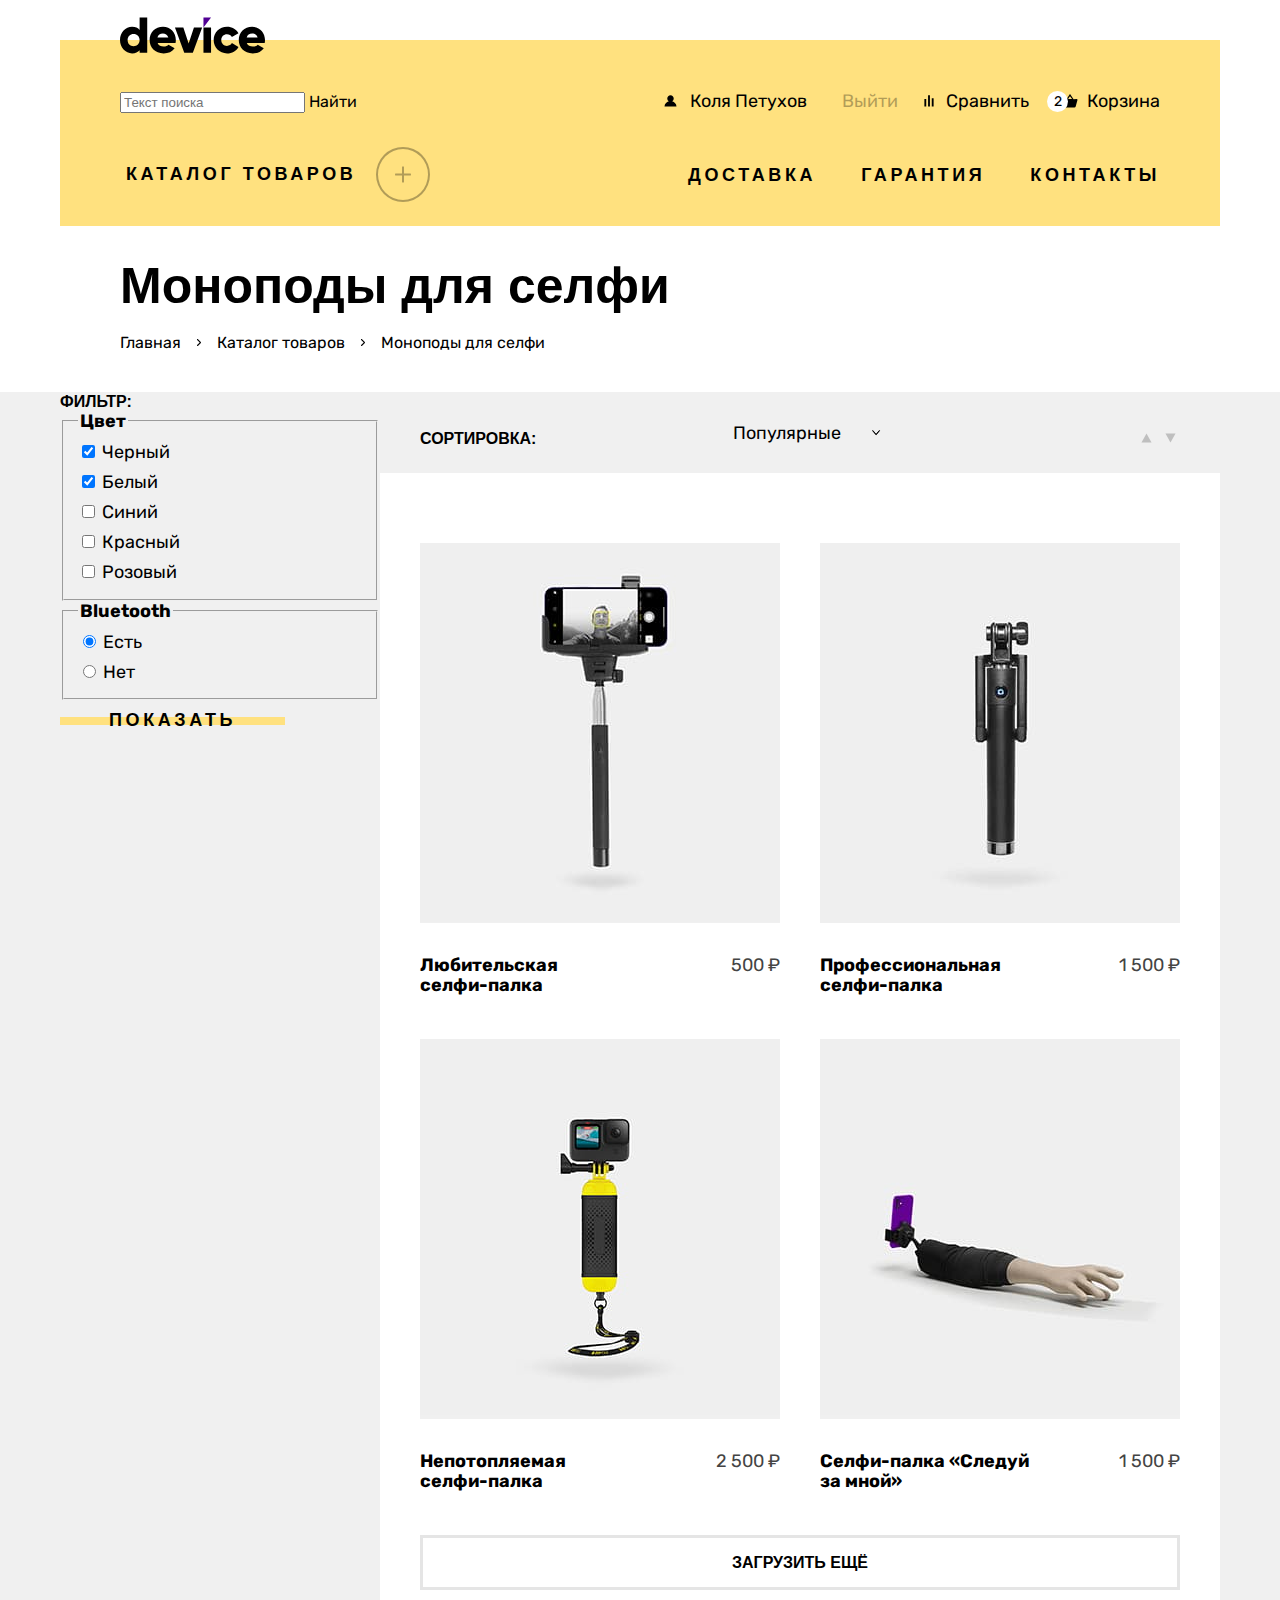
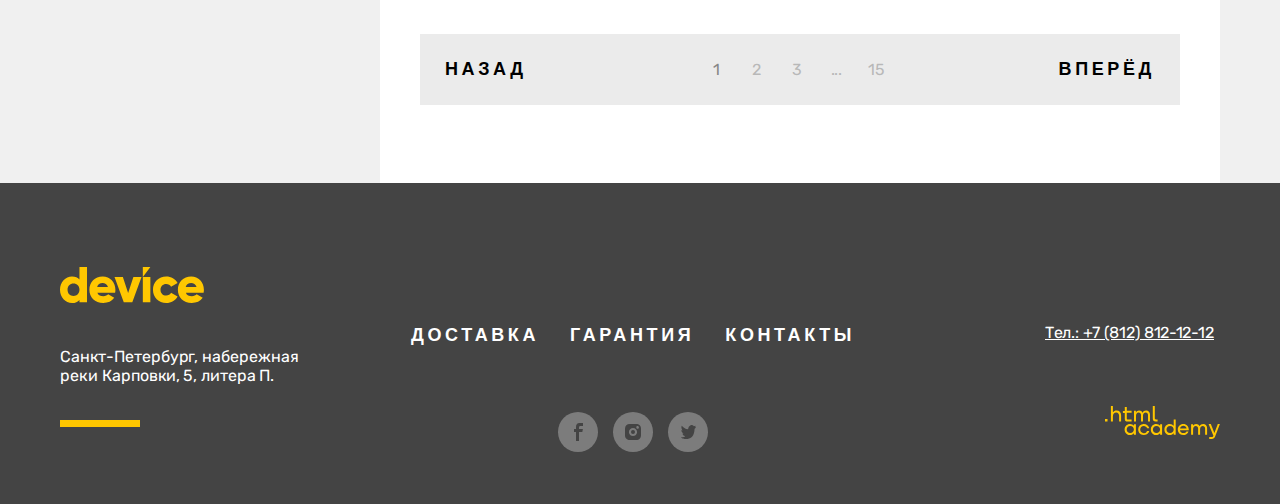
==== commit 9ba3861c: "Merge pull request #9 from tyanaten/master" ====
--- a/catalog.html
+++ b/catalog.html
@@ -128,7 +128,7 @@
                     </li>
                   </ul>
                 </fieldset>
-                <button class="button" type="submit">Показать</button>
+                <button class="button button_show" type="submit">Показать</button>
               </form>
             </section>
             <section class="catalog_filter">
@@ -147,9 +147,9 @@
               <div class="catalog_page">
                 <ul class="product_list">
                   <li class="product_item">
+                      <a class="link_item">Подробнее</a>
                       <a class="image_link" href="product.html">
                         <img class="product_item_image" src="images/catalog/catalog_1.jpg" alt="" width="360" height="380">
-                        <span class="span_more">Подробнее</span>
                       </a>
                       <div class="info_wrapper">
                         <a class="product_item_link" href="product.html">
@@ -159,9 +159,9 @@
                       </div>
                   </li>
                   <li class="product_item">
+                      <a class="link_item">Подробнее</a>
                       <a class="image_link" href="product.html">
                         <img class="product_item_image" src="images/catalog/catalog_2.jpg" alt="" width="360" height="380">
-                        <span class="span_more">Подробнее</span>
                       </a>
                       <div class="info_wrapper">
                         <a class="product_item_link" href="product.html">
@@ -171,9 +171,9 @@
                       </div>
                   </li>
                   <li class="product_item">
+                      <a class="link_item">Подробнее</a>
                       <a class="image_link" href="product.html">
                         <img class="product_item_image" src="images/catalog/catalog_3.jpg" alt="" width="360" height="380">
-                        <span class="span_more">Подробнее</span>
                       </a>
                       <div class="info_wrapper">
                         <a class="product_item_link" href="product.html">
@@ -183,9 +183,9 @@
                       </div>
                   </li>
                   <li class="product_item">
+                      <a class="link_item">Подробнее</a>
                       <a class="image_link" href="product.html">
                         <img class="product_item_image" src="images/catalog/catalog_4.jpg" alt="" width="360" height="380">
-                        <span class="span_more">Подробнее</span>
                       </a>
                       <div class="info_wrapper">
                         <a class="product_item_link" href="product.html">
@@ -256,19 +256,19 @@
               <li class="media_footer_item">
                 <a class="media_footer" href="#">
                   <span class="visually_hidden">Фейсбук</span>
-                  <svg class="footer_icon" aria-hidden="true" focusable="false" width="9" height="18" viewBox="0 0 9 18" fill="none" xmlns="http://www.w3.org/2000/svg"><path d="M6.5 3H9V0H5.6C2.8 0 2 1.7 2 4.2V6H0v3h2v9h3V9h3.3l.6-3H5V4.5C5 3.7 5.3 3 6.5 3Z" fill="#444"/></svg>
+                  <svg class="footer_icon" aria-hidden="true" focusable="false" width="9" height="18" viewBox="0 0 9 18" fill="none" xmlns="http://www.w3.org/2000/svg"><path class="media_path" d="M6.5 3H9V0H5.6C2.8 0 2 1.7 2 4.2V6H0v3h2v9h3V9h3.3l.6-3H5V4.5C5 3.7 5.3 3 6.5 3Z" fill="none"/></svg>
                 </a>
               </li>
               <li class="media_footer_item">
                 <a class="media_footer" href="https://www.instagram.com/htmlacademy/">
                   <span class="visually_hidden">Инстаграм</span>
-                  <svg class="footer_icon" aria-hidden="true" focusable="false" width="16" height="16" viewBox="0 0 16 16" fill="none" xmlns="http://www.w3.org/2000/svg"><path d="M8 10a2 2 0 1 0 0-4 2 2 0 0 0 0 4Z" fill="#444"/><path d="M14.7 1.3c-.9-.9-2-1.3-3.4-1.3H4.7C1.9 0 0 1.9 0 4.7v6.6c0 1.4.4 2.6 1.4 3.4.9.9 2 1.3 3.3 1.3h6.6c1.4 0 2.6-.4 3.4-1.3.8-.9 1.3-2 1.3-3.4V4.7c0-1.4-.4-2.6-1.3-3.4ZM8 12.1c-2.2 0-4.1-1.8-4.1-4.1S5.8 3.9 8 3.9c2.2 0 4.1 1.8 4.1 4.1s-1.9 4.1-4.1 4.1Zm4.6-7.4c-.7 0-1.3-.5-1.3-1.3s.5-1.3 1.3-1.3c.7 0 1.3.6 1.3 1.3 0 .7-.6 1.3-1.3 1.3Z" fill="#444"/></svg>
+                  <svg class="footer_icon" aria-hidden="true" focusable="false" width="16" height="16" viewBox="0 0 16 16" fill="none" xmlns="http://www.w3.org/2000/svg"><path class="media_path" d="M8 10a2 2 0 1 0 0-4 2 2 0 0 0 0 4Z" fill="none"/><path class="media_path" d="M14.7 1.3c-.9-.9-2-1.3-3.4-1.3H4.7C1.9 0 0 1.9 0 4.7v6.6c0 1.4.4 2.6 1.4 3.4.9.9 2 1.3 3.3 1.3h6.6c1.4 0 2.6-.4 3.4-1.3.8-.9 1.3-2 1.3-3.4V4.7c0-1.4-.4-2.6-1.3-3.4ZM8 12.1c-2.2 0-4.1-1.8-4.1-4.1S5.8 3.9 8 3.9c2.2 0 4.1 1.8 4.1 4.1s-1.9 4.1-4.1 4.1Zm4.6-7.4c-.7 0-1.3-.5-1.3-1.3s.5-1.3 1.3-1.3c.7 0 1.3.6 1.3 1.3 0 .7-.6 1.3-1.3 1.3Z" fill="none"/></svg>
                 </a>
               </li>
               <li class="media_footer_item">
                 <a class="media_footer" href="https://twitter.com/htmlacademy_ru">
                   <span class="visually_hidden">Твиттер</span>
-                  <svg class="footer_icon" aria-hidden="true" focusable="false" width="15" height="15" viewBox="0 0 15 15" fill="none" xmlns="http://www.w3.org/2000/svg"><path d="M9.7.16c1.5-.5 2.6.3 3.2 1.1.5-.2 1.1-.4 1.7-.6 0 .8-.5 1.4-.8 1.6.7.2 1.2-.4 1.2-.4-.1.9-.9 1.7-1.4 1.9-.2 6.3-2.8 10.4-8.9 10.3h-.4c-.3 0-3.7-.4-4.3-1.8 2 .2 3.4-.4 4.1-1.1-.8-.3-2.4-.4-2.6-2.8.3.2.5.3 1.1.2-1.1-.8-2.3-1.5-2.2-3.5.3.3.9.5 1.2.4C1 5.26-.2 2.36.8.86c1.6 1.7 3.3 3.4 6.3 3.5.2-2.1 1-3.5 2.6-4.2Z" fill="#444"/></svg>
+                  <svg class="footer_icon" aria-hidden="true" focusable="false" width="15" height="15" viewBox="0 0 15 15" fill="none" xmlns="http://www.w3.org/2000/svg"><path class="media_path" d="M9.7.16c1.5-.5 2.6.3 3.2 1.1.5-.2 1.1-.4 1.7-.6 0 .8-.5 1.4-.8 1.6.7.2 1.2-.4 1.2-.4-.1.9-.9 1.7-1.4 1.9-.2 6.3-2.8 10.4-8.9 10.3h-.4c-.3 0-3.7-.4-4.3-1.8 2 .2 3.4-.4 4.1-1.1-.8-.3-2.4-.4-2.6-2.8.3.2.5.3 1.1.2-1.1-.8-2.3-1.5-2.2-3.5.3.3.9.5 1.2.4C1 5.26-.2 2.36.8.86c1.6 1.7 3.3 3.4 6.3 3.5.2-2.1 1-3.5 2.6-4.2Z" fill="none"/></svg>
                 </a>
               </li>
             </ul>
--- a/styles/styles.css
+++ b/styles/styles.css
@@ -93,7 +93,7 @@
 }
 
 .link_logo:focus {
-    outline:  2px solid #AF4FFF;
+    outline: 2px solid #AF4FFF;
 }
 
 .header_inner {
@@ -145,7 +145,7 @@
 }
 
 .catalog_button:focus {
-    outline:  2px solid #AF4FFF;
+    outline: 2px solid #AF4FFF;
 }
 
 .opportunities_list {
@@ -225,7 +225,6 @@
 
 .items_number {
     position: absolute;
-    display: block;
     top: 0px;
     right: 0;
     bottom: 0px;
@@ -237,9 +236,8 @@
     background-color: #ffffff;
     border-radius: 50%;
     font-size: 14px;
-    line-height: 17px;
+    line-height: 21px;
     text-align: center;
-    vertical-align: middle;
 }
 
 .link_opportunity {
@@ -257,7 +255,7 @@
 }
 
 .link_opportunity:focus {
-    outline:  2px solid #AF4FFF;
+    outline: 2px solid #AF4FFF;
 }
 
 .link_navigation {
@@ -281,14 +279,14 @@
 }
 
 .link_navigation:focus {
-    outline:  2px solid #AF4FFF;
+    outline: 2px solid #AF4FFF;
 }
 
 .device_number {
     position: absolute;
-    top: 65.5px;
+    top: 80px;
     right: 49px;
-    z-index: 2;
+    z-index: 1;
     display: block;
     font-size: 180px;
     font-weight: 700;
@@ -296,7 +294,8 @@
 }
 
 .title_for_device_description {
-    z-index: 10;
+    position: relative;
+    z-index: 1;
     margin: 0;
     margin-bottom: 29px;
     font-family: "Raleway", sans-serif;
@@ -311,21 +310,62 @@
 
 .catalog_item {
     position: relative;
-    top: -140px;
-    display: flex;
-    justify-content: space-between;
+    top: -150px;
+    display: flex;
+    /* justify-content: space-between; */
     width: 1160px;
     margin: 0 auto;
     margin-bottom: -70px;
 }
 
+.slider_image {
+    display: block;
+}
+
 .item_gallery {
+    position: relative;
     width: 560px;
 }
 
+.button_slider {
+    width: 20px;
+    height: 60px;
+    background-color: inherit;
+    background-image: url(../images/icons/leftslider.svg);
+    background-repeat: no-repeat;
+    border: none;
+    cursor: pointer;
+}
+
+.button_slider:hover {
+    opacity: 0.6;
+}
+
+.button_slider:active {
+    opacity: 0.3;
+}
+
+.button_slider:focus {
+    outline: 2px solid #AF4FFF;
+}
+
+.button_slider_right {
+    transform: rotate(180deg);
+}
+
+.slider_container {
+    position: absolute;
+    top: 211px;
+    display: flex;
+    justify-content: space-between;
+    width: 530px;
+    margin-left: 30px;
+}
+
 .item_information {
     position: relative;
     width: 560px;
+    margin-left: auto;
     padding-top: 123px;
 }
 
@@ -335,28 +375,34 @@
     color: #444444;
 }
 
-.link_more {
-    position: relative;
-    width: 160px;
-    padding: 10px 0;
+.position_container {
+    display: flex;
+    justify-content: space-between;
+    margin-bottom: 49px;
+}
+
+.link {
+    position: relative;
     font-family: "Raleway", sans-serif;
     font-size: 18px;
     line-height: 21px;
     font-weight: 800;
     text-transform: uppercase;
     text-decoration: none;
+    text-align: center;
+    letter-spacing: 0.2em;
+    z-index: 1;
     color: inherit;
     cursor: pointer;
 }
 
-.link_more::before {
+.link::before {
     position: absolute;
     content: "";
     top: 0px;
     right: 0;
     bottom: 0px;
     left: 0;
-    width: 160px;
     height: 8px;
     margin: auto 0;
     margin-right: auto;
@@ -364,7 +410,70 @@
     z-index: -1;
 }
 
+.link_more {
+    padding: 10px 38px 10px 38px;
+}
+
+.link_about_us {
+    padding: 10px 23px 10px 23px;
+}
+
+.slider_pagination_list {
+    display: flex;
+    flex-wrap: wrap;
+    justify-content: end;
+}
+
+.link:hover::before {
+    height: 40px;
+    background-color: #FFE17F;
+}
+
+.link:active::before {
+    height: 40px;
+    background-color: #FFCC33;
+}
+
+.link:focus {
+    outline: 2px solid #AF4FFF;
+}
+
+.slider_button {
+    box-sizing: border-box;
+    width: 12px;
+    height: 12px;
+    margin-right: 20px;
+    padding: 0;
+    background-color: inherit;
+    border: 2px solid #000000;
+    border-radius: 50%;
+    cursor: pointer;
+}
+
+.slider_button_current {
+    background-color: #000000;
+}
+
+.slider_button:hover {
+    opacity: 0.6;
+}
+
+.slider_button:active {
+    opacity: 0.3;
+}
+
+.slider_button:focus {
+    outline: 2px solid #AF4FFF;
+}
+
+.device_values {
+    position: relative;
+    left: -20px;
+    border-spacing: 20px 12px;
+}
+
 .number_value_item {
+    text-align: left;
     font-size: 36px;
     font-weight: 400;
 }
@@ -431,7 +540,7 @@
 } 
 
 .variety_item:focus-within {
-    outline:  2px solid #AF4FFF;
+    outline: 2px solid #AF4FFF;
 } 
 
 .suggestion_container {
@@ -480,20 +589,16 @@
 
 .button {
     position: relative;
-    width: 160px;
-    padding: 10px 0;
     font-family: "Raleway", sans-serif;
     font-size: 18px;
     line-height: 21px;
     font-weight: 800;
+    letter-spacing: 0.2em;
     text-transform: uppercase;
     background-color: inherit;
     border: none;
     cursor: pointer;
-}
-
-.suggestion_button {
-    background-color: inherit;
+    z-index: 1;
 }
 
 .button::before {
@@ -503,7 +608,6 @@
     right: 0;
     bottom: 0px;
     left: 0;
-    width: 160px;
     height: 8px;
     margin: auto 0;
     margin-right: auto;
@@ -511,11 +615,37 @@
     z-index: -1;
 }
 
+.credit_button {
+    padding: 10px 33px 10px 33px;
+}
+
+.guarantee_button {
+    padding: 10px 19px 10px 19px;
+}
+
+.button_write_us {
+    padding: 10px 33px 10px 33px;
+}
+
+.button_show {
+    padding: 10px 49px 10px 49px;
+}
+
 .suggestion_button_current {
+    position: relative;
     width: 280px;
     padding: 10px 137px 10px 18px;
+    font-family: "Raleway", sans-serif;
+    font-size: 18px;
+    line-height: 21px;
+    font-weight: 800;
+    letter-spacing: 0.2em;
+    text-transform: uppercase;
+    background-color: inherit;
     background-color: #000000;
     color: #FFE17F;
+    border: none;
+    cursor: pointer;
 }
 
 .suggestion_button_current:hover {
@@ -527,7 +657,21 @@
 }
 
 .suggestion_button_current:focus {
-    outline:  2px solid #AF4FFF;
+    outline: 2px solid #AF4FFF;
+}
+
+.button:hover:before {
+    height: 40px;
+    background-color: #FFE17F;
+}
+
+.button:active:before {
+    height: 40px;
+    background-color: #FFCC33;
+}
+
+.button:focus {
+    outline: 2px solid #AF4FFF;
 }
 
 .suggestion_title_current {
@@ -598,12 +742,21 @@
     z-index: 1;
 }
 
+.info_path {
+    fill: #000000;
+}
+
 .information_container:hover .truck_wrap {
     background-color: #FFC700;
 }
 
-.information_container:hover .information_icon {
+.information_container:hover .info_path {
     fill: #000000;
+}
+
+.information_container:hover .inf_icon_wrap {
+    fill: #000000;
+    opacity: 1;
 }
 
 .information_container:active {
@@ -869,7 +1022,7 @@
 }
 
 .link_footer:focus {
-    outline:  2px solid #AF4FFF;
+    outline: 2px solid #AF4FFF;
 }
 
 .center_footer {
@@ -901,7 +1054,7 @@
 }
 
 .htmlacademy_link:focus .academy_logo {
-    outline:  2px solid #AF4FFF;
+    outline: 2px solid #AF4FFF;
 }
 
 .phone-text,
@@ -922,7 +1075,7 @@
 }
 
 .phone-text:focus-within {
-    outline:  2px solid #AF4FFF;
+    outline: 2px solid #AF4FFF;
 }
 
 .media_footer_list {
@@ -961,19 +1114,22 @@
     bottom: 0;
     left: 0;
     margin: auto; 
-    fill: #C7A014;    
+}
+
+.footer_icon .media_path {
+    fill: #444444;
 }
 
 .media_footer:hover {
     background-color: #FFC700;
 }
 
-.media_footer:active .footer_icon {
+.media_footer:active .media_path {
     fill: #C7A014;
 }
 
 .media_footer_item:focus-within {
-    outline:  2px solid #AF4FFF;
+    outline: 2px solid #AF4FFF;
 }
 
 .catalog_header {
@@ -1022,7 +1178,7 @@
 }
 
 .breadcrumbs_link:focus {
-    outline:  2px solid #AF4FFF;
+    outline: 2px solid #AF4FFF;
 }
 
 .catalog_container {
@@ -1112,7 +1268,7 @@
 }
 
 .select_control:focus {
-    outline:  2px solid #AF4FFF;
+    outline: 2px solid #AF4FFF;
 }
 
 .button_regulation  {
@@ -1146,7 +1302,7 @@
 }
 
 .button_regulation:focus {
-    outline:  2px solid #AF4FFF;
+    outline: 2px solid #AF4FFF;
 }
 
 .product_list {
@@ -1158,74 +1314,103 @@
 }
 
 .product_item {
+    position: relative;
     display: flex;
     flex-direction: column;
     width: 360px;
     height: 452px;
 }
 
-.info_wrapper {
-    display: flex;
-    margin-top: auto;
-}
-
-.product_item_image {
-    background-color: #F0F0F0;
-}
-
-.product_item_link {
-    width: 230px;
-    margin: 0;
-    line-height: 20px;
-    font-weight: 700;
-    color: inherit;
-    text-decoration: none;
-}
-
-.image_link {
-    position: relative;
-    display: block;
-    width: 360px;
-    height: 380px;
+.link_item {
+    padding: 10px 38px 10px 38px;
+    position: absolute;
+    top: 170px;
+    left: 70px;
     font-family: "Raleway", sans-serif;
     font-size: 18px;
     line-height: 21px;
     font-weight: 800;
     text-transform: uppercase;
     text-decoration: none;
+    text-align: center;
+    letter-spacing: 0.2em;
     color: inherit;
-    cursor: pointer;   
-}
-
-.span_more {
-    position: absolute;
-    content: "";
-    top: 180px;
-    right: 109px;
-    opacity: 0;
-    transition: .5s ease;
-}
-
-.span_more::before {
+    cursor: pointer;
+    z-index: -1;
+}
+
+.link_item::before {
     position: absolute;
     content: "";
     top: 0px;
     right: 0;
     bottom: 0px;
     left: 0;
-    width: 160px;
     height: 8px;
     margin: auto 0;
     margin-right: auto;
     background-color: #FFE17F;
     z-index: -1;
 }
-.image_link:hover {
-    opacity: 0.5;
-}
-
-.image_link:hover .span_more {
+
+.link_item:active::before {
+    height: 8px;
+    background-color: #FFC700;;
+}
+
+.info_wrapper {
+    display: flex;
+    margin-top: auto;
+}
+
+.product_item_image {
+    background-color: #F0F0F0;
+    z-index: 1;
+}
+
+.product_item:hover {
+    opacity: 0.6;
+}
+
+.product_item:hover .link_item{
     opacity: 1;
+    z-index: 1;
+}
+
+.product_item:active {
+    opacity: 0.3;
+}
+
+.product_item:active .link_item{
+    z-index: 1;
+}
+
+.product_item:focus-within {
+    outline: 2px solid #AF4FFF;
+}
+
+.product_item_link {
+    width: 230px;
+    margin: 0;
+    line-height: 20px;
+    font-weight: 700;
+    color: inherit;
+    text-decoration: none;
+}
+
+.image_link {
+    position: relative;
+    display: block;
+    width: 360px;
+    height: 380px;
+    font-family: "Raleway", sans-serif;
+    font-size: 18px;
+    line-height: 21px;
+    font-weight: 800;
+    text-transform: uppercase;
+    text-decoration: none;
+    color: inherit;
+    cursor: pointer;   
 }
 
 .product_item_price {
@@ -1299,7 +1484,7 @@
 }
 
 .pagination_regulator:focus {
-    outline:  2px solid #AF4FFF;
+    outline: 2px solid #AF4FFF;
 }
 
 .pagination_item {
@@ -1360,7 +1545,7 @@
 }
 
 .pagination_link:focus {
-    outline:  2px solid #AF4FFF;
+    outline: 2px solid #AF4FFF;
 }
 
 /* Для скрытия разметки */
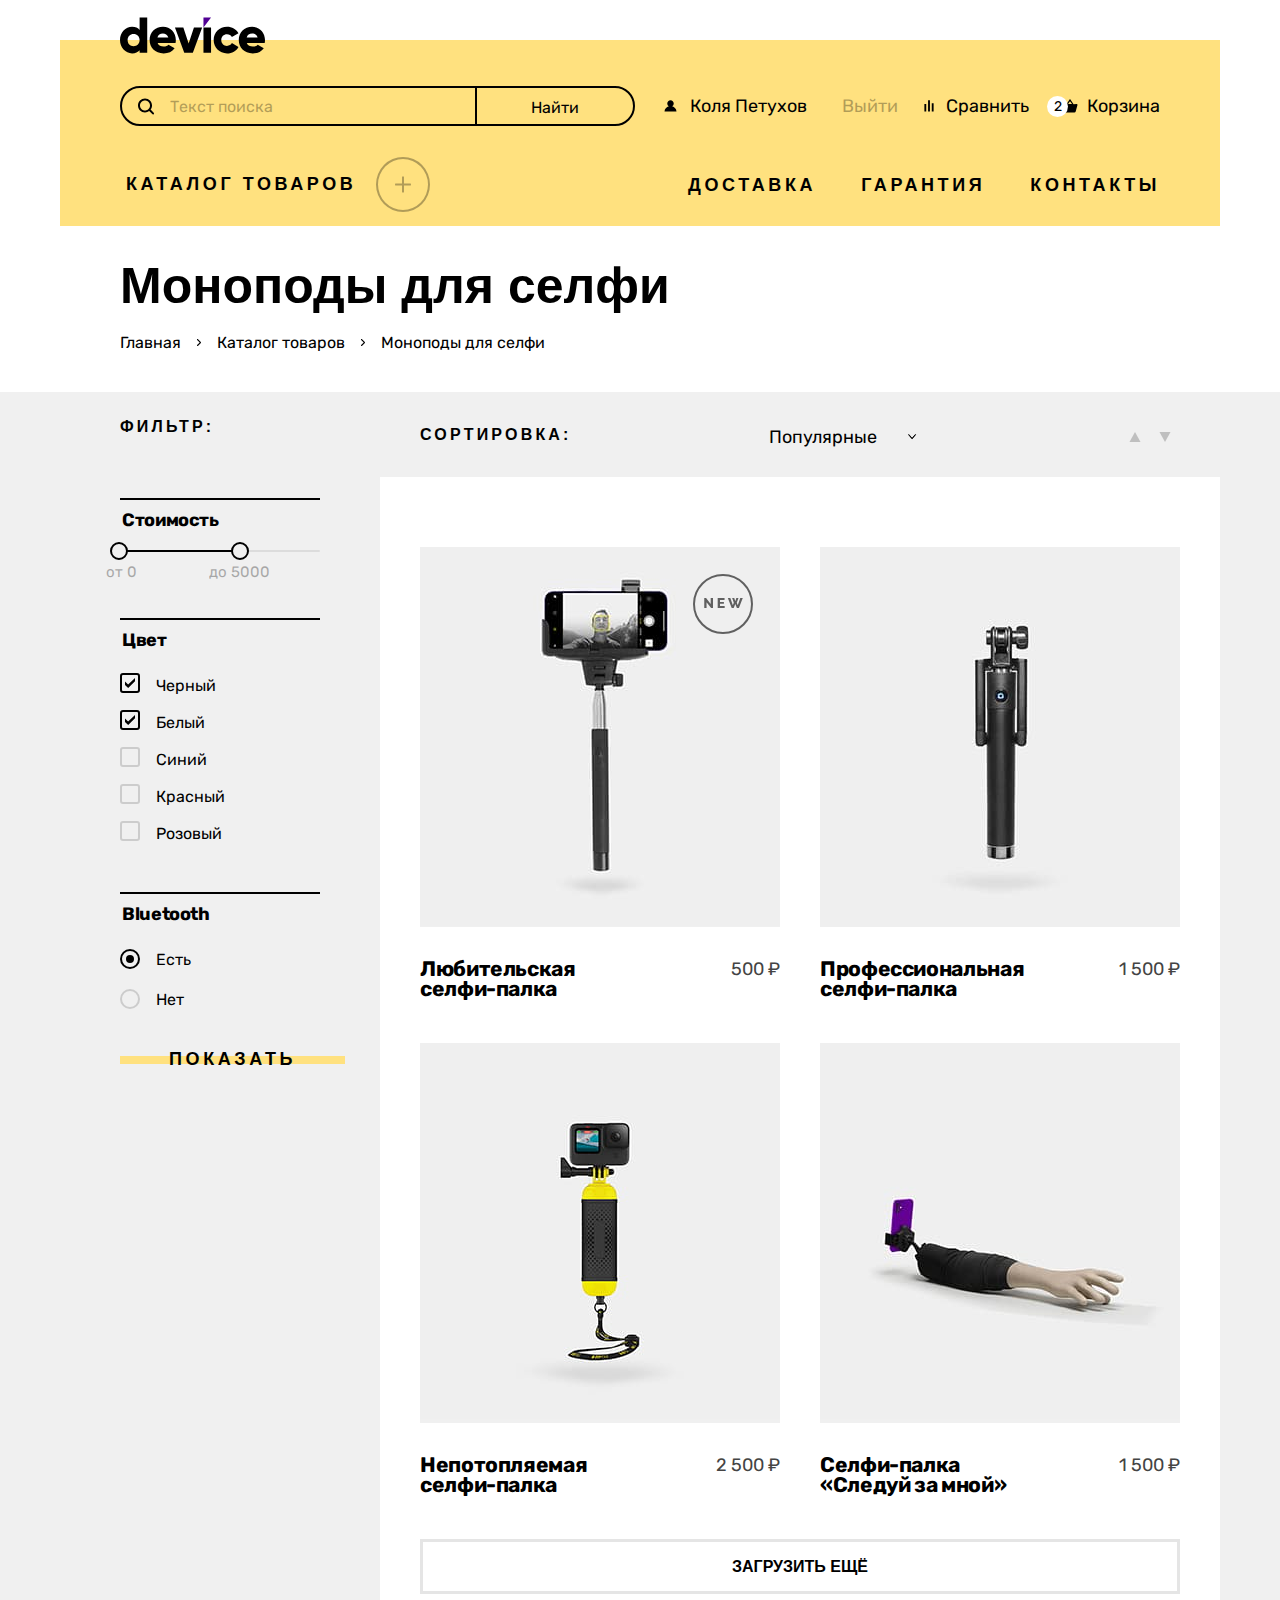
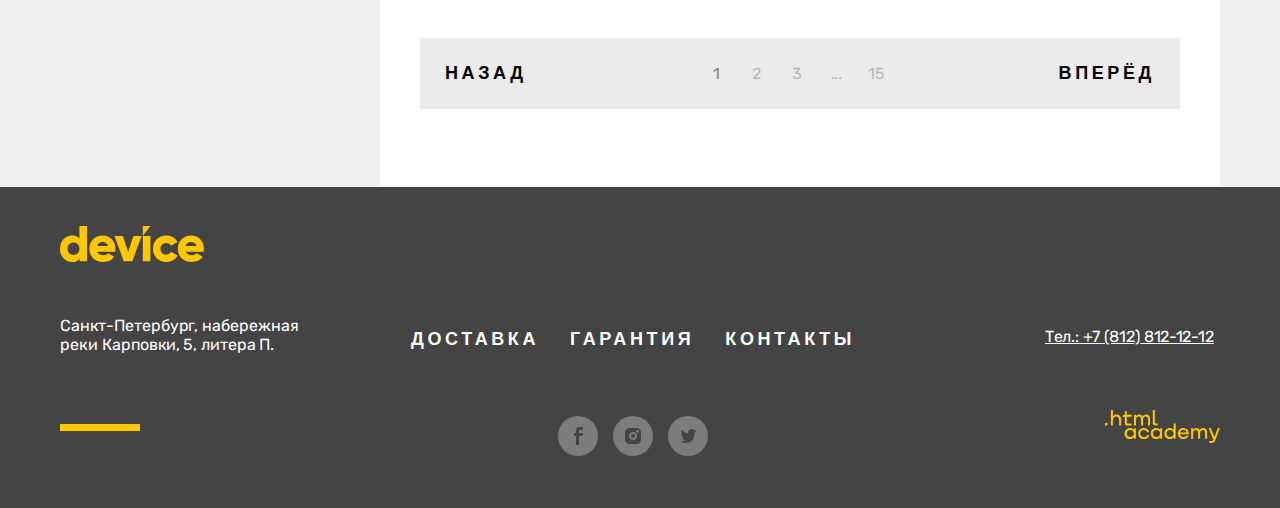
==== commit 38812897: "Merge pull request #10 from tyanaten/master" ====
--- a/catalog.html
+++ b/catalog.html
@@ -15,7 +15,7 @@
         <section class="main_opportunities">
           <form class="form_for_searching" action="https://echo.htmlacademy.ru/" method="post">
             <p class="searching">
-              <input type="text" name="search_field" placeholder="Текст поиска">
+              <input class="searching_field" type="text" name="search_field" placeholder="Текст поиска">
               <a class="button_search" href="#">Найти</a>
             </p>
           </form>
@@ -34,6 +34,37 @@
                   <span class="items_number">2</span>
                   Корзина
                 </a>
+                <div class="popover_basket">
+                <!-- <div class="popover_basket popover_active"> -->
+                  <div class="basket_content">
+                    <h2 class="visually_hidden">Содержимое корзины</h2>
+                    <ul class="basket_list">
+                      <li class="basket_product">
+                        <a class="item_basket_link" href="#">
+                          <img src="images/catalog/catalog_1.jpg" alt="" width="39px" height="43px">
+                          <span class="item_name">Любительская селфи-палка</span>
+                        </a>
+                        <button class="close_button" type="button">
+                          <span class="visually_hidden">Закрыть</span>
+                        </button>
+                      </li>
+                      <li class="basket_product">
+                        <a class="item_basket_link" href="#">
+                          <img src="images/catalog/catalog_2.jpg" alt="" width="39px" height="43px">
+                          <span class="item_name">Профессиональная селфи-палка</span>
+                        </a>
+                        <button class="close_button">
+                          <span class="visually_hidden">Закрыть</span>
+                        </button>
+                      </li>
+                    </ul>
+                    <div class="count_wrapper">
+                      <p class="count_info">Товаров: <span class="count">2</span></p>
+                      <p class="count_info">Сумма: <span class="summ">2000</span>₽</p>
+                    </div>
+                    <a class="open_basket" href="#">Открыть корзину</a>
+                  </div>
+                </div>
             </li>
           </ul>
         </section>
@@ -42,6 +73,35 @@
             <span>Каталог товаров</span>
             <svg class="catalog_icon" aria-hidden="true" focusable="false" width="16" height="17" viewBox="0 0 16 17" fill="none" xmlns="http://www.w3.org/2000/svg"><path d="M16 7.39H9v-7H7v7H0v2h7v7h2v-7h7v-2Z" fill="#000"/></svg>
           </button>
+          <div class="popover_products_list">
+          <!-- <div class="popover_products_list popover_active"> -->
+            <div class="products_content">
+              <ul class="products_list">
+                <li class="popover_product">
+                  <a class="link_product link_product_active" href="#">Виртуальная реальность</a>
+                </li>
+                <li class="popover_product">
+                  <a class="link_product" href="#">Моноподы для cелфи</a>
+                </li>
+                <li class="popover_product">
+                  <a class="link_product" href="#">Экшн-камеры</a>
+                </li>
+              </ul>
+              <ul class="products_list">
+                <li class="popover_product">
+                  <a class="link_product" href="#">Фитнес-браслеты</a>
+                </li>
+                <li class="popover_product">
+                  <a class="link_product" href="#">Умные часы</a>
+                </li>
+              </ul>
+              <ul class="products_list">
+                <li class="popover_product">
+                  <a class="link_product" href="#">Квадрокоптеры</a>
+                </li>
+              </ul>
+            </div>
+          </div>
           <ul class="navigation_list">
               <li class="navigation_item">
                   <a class="link_navigation" href="#">Доставка</a>
@@ -77,36 +137,66 @@
               <h2 class="catalog_subtitle">фильтр:</h2>
               <form class="catalog_filter_form" action="https://echo.htmlacademy.ru/" method="get">
                 <fieldset class="catalog_filter_group">
+                  <legend class="catalog_filter_title">Стоимость</legend>
+                  <div class="range">
+                    <div class="range_scale">
+                      <div class="range_bar">
+                        <button class="range_toggle toggle_min" type="button">
+                          <span class="visually_hidden">Изменить минимальную цену</span>
+                        </button>
+                        <button class="range_toggle toggle_max" type="button">
+                          <span class="visually_hidden">Изменить максимальную цену</span>
+                        </button>
+                      </div>
+                    </div>
+                    <div class="range_wrapper_inputs">
+                      <label class="catalog_filter_label">
+                        от 
+                        <input class="range_input range_input_min" type="number" value="0" name="min_price"> 
+                      </label>
+                      <label class="catalog_filter_label">
+                        до 
+                        <input class="range_input range_input_max" type="number" value="5000" name="max_price"> 
+                      </label>
+                    </div>
+                  </div>
+                </fieldset>
+                <fieldset class="catalog_filter_group">
                   <legend class="catalog_filter_title">Цвет</legend>
                   <ul class="catalog_filter_list">
                     <li class="catalog_filter_item">
                       <label class="control">
-                        <input class="color_checkbox" type="checkbox" name="black" checked>
-                        Черный
-                      </label>
-                    </li>
-                    <li class="catalog_filter_item">
-                      <label class="control">
-                        <input class="color_checkbox" type="checkbox" name="white" checked>
-                        Белый
-                      </label>
-                    </li>
-                    <li class="catalog_filter_item">
-                      <label class="control">
-                        <input class="color_checkbox" type="checkbox" name="blue">
-                        Синий
-                      </label>
-                    </li>
-                    <li class="catalog_filter_item">
-                      <label class="control">
-                        <input class="color_checkbox" type="checkbox" name="red">
-                        Красный
-                      </label>
-                    </li>
-                    <li class="catalog_filter_item">
-                      <label class="control">
-                        <input class="color_checkbox" type="checkbox" name="pink">
-                        Розовый
+                        <input class="color_checkbox visually_hidden" type="checkbox" name="black" checked>
+                        <span class="control_mark"></span>
+                        <span class="control_label">Черный</span>
+                      </label>
+                    </li>
+                    <li class="catalog_filter_item">
+                      <label class="control">
+                        <input class="color_checkbox  visually_hidden" type="checkbox" name="white" checked>
+                        <span class="control_mark"></span>
+                        <span class="control_label">Белый</span>
+                      </label>
+                    </li>
+                    <li class="catalog_filter_item">
+                      <label class="control">
+                        <input class="color_checkbox  visually_hidden" type="checkbox" name="blue">
+                        <span class="control_mark"></span>
+                        <span class="control_label">Синий</span>
+                      </label>
+                    </li>
+                    <li class="catalog_filter_item">
+                      <label class="control">
+                        <input class="color_checkbox  visually_hidden" type="checkbox" name="red">
+                        <span class="control_mark"></span>
+                        <span class="control_label">Красный</span>
+                      </label>
+                    </li>
+                    <li class="catalog_filter_item">
+                      <label class="control">
+                        <input class="color_checkbox  visually_hidden" type="checkbox" name="pink">
+                        <span class="control_mark"></span>
+                        <span class="control_label">Розовый</span>
                       </label>
                     </li>
                   </ul>
@@ -116,14 +206,16 @@
                   <ul class="bluetooth_list">
                     <li class="bluetooth_option">
                       <label class="control">
-                        <input class="bluetooth_radio" type="radio" name="bluetooth_having" value="yes" checked>
-                        Есть
+                        <input class="bluetooth_radio  visually_hidden" type="radio" name="bluetooth_having" value="yes" checked>
+                        <span class="radio_mark"></span>
+                        <span class="control_label">Есть</span>
                       </label>
                     </li>
                     <li class="bluetooth_option">
                       <label class="control">
-                        <input class="bluetooth_radio" type="radio" name="bluetooth_having" value="no">
-                        Нет
+                        <input class="bluetooth_radio  visually_hidden" type="radio" name="bluetooth_having" value="no">
+                        <span class="radio_mark"></span>
+                        <span class="control_label">Нет</span>
                       </label>
                     </li>
                   </ul>
@@ -132,8 +224,8 @@
               </form>
             </section>
             <section class="catalog_filter">
-              <div class="filter-box">
-                <h2 class="catalog_subtitle">сортировка:</h2>
+              <div class="filter_box">
+                <h2 class="sorting_subtitle">сортировка:</h2>
                 <select class="select_control" aria-label="Сортировка">
                     <option value="popular">Популярные</option>
                     <option value="cheap">Дешевые</option>
@@ -146,50 +238,50 @@
               </div>
               <div class="catalog_page">
                 <ul class="product_list">
-                  <li class="product_item">
-                      <a class="link_item">Подробнее</a>
+                  <li class="product_item new_product_mark">
+                      <a class="link_item" href="product.html">Подробнее</a>
                       <a class="image_link" href="product.html">
                         <img class="product_item_image" src="images/catalog/catalog_1.jpg" alt="" width="360" height="380">
                       </a>
                       <div class="info_wrapper">
                         <a class="product_item_link" href="product.html">
-                          <span class="product_item_title">Любительская<br>селфи-палка</span>
+                          <h3 class="product_item_title">Любительская<br>селфи-палка</h3>
                         </a>
                         <b class="product_item_price">500 ₽</b>
                       </div>
                   </li>
                   <li class="product_item">
-                      <a class="link_item">Подробнее</a>
+                      <a class="link_item" href="product.html">Подробнее</a>
                       <a class="image_link" href="product.html">
                         <img class="product_item_image" src="images/catalog/catalog_2.jpg" alt="" width="360" height="380">
                       </a>
                       <div class="info_wrapper">
                         <a class="product_item_link" href="product.html">
-                          <span class="product_item_title">Профессиональная селфи-палка </span>
+                          <h3 class="product_item_title">Профессиональная селфи-палка </h3>
                         </a>
                         <b class="product_item_price">1 500 ₽</b>
                       </div>
                   </li>
                   <li class="product_item">
-                      <a class="link_item">Подробнее</a>
+                      <a class="link_item" href="product.html">Подробнее</a>
                       <a class="image_link" href="product.html">
                         <img class="product_item_image" src="images/catalog/catalog_3.jpg" alt="" width="360" height="380">
                       </a>
                       <div class="info_wrapper">
                         <a class="product_item_link" href="product.html">
-                          <span class="product_item_title">Непотопляемая<br>селфи-палка</span>
+                          <h3 class="product_item_title">Непотопляемая<br>селфи-палка</h3>
                         </a>
                         <b class="product_item_price">2 500 ₽</b>
                       </div>
                   </li>
                   <li class="product_item">
-                      <a class="link_item">Подробнее</a>
+                      <a class="link_item" href="product.html">Подробнее</a>
                       <a class="image_link" href="product.html">
                         <img class="product_item_image" src="images/catalog/catalog_4.jpg" alt="" width="360" height="380">
                       </a>
                       <div class="info_wrapper">
                         <a class="product_item_link" href="product.html">
-                          <span class="product_item_title">Селфи-палка «Следуй за мной»</span>
+                          <h3 class="product_item_title">Селфи-палка «Следуй за мной»</h3>
                         </a>
                         <b class="product_item_price">1 500 ₽</b>
                       </div>
@@ -229,8 +321,11 @@
     <footer class="page_footer">
       <div class="footer_container">
         <section class="adress_section_footer">
+          <a class="link_logo" href="index.html">
+            <img class="logo_header" src="images/logo_footer.svg" alt="Логотип" width="144" height="36">
+            <span class="visually_hidden">Логотип</span>
+          </a>
           <h2 class="adress_titile_footer"><span class="visually_hidden">Адрес</span></h2>
-          <img class="logo_footer" src="images/logo_footer.svg" alt="Логотип" width="144" height="36">
           <address class="contacts_address_footer">
           <p class="address_text_footer">Санкт-Петербург, набережная реки Карповки, 5, литера П.</p>
           </address>
@@ -281,7 +376,7 @@
           </span>
           <a class="htmlacademy_link" href="https://htmlacademy.ru/">
             <span class="visually_hidden">Лого Html Академии</span>
-            <svg class="academy_logo" aria-hidden="true" focusable="false" width="115" height="33" fill="none" xmlns="http://www.w3.org/2000/svg"><path d="M0 12.9v2.6h2.5v-2.6H0Zm11.6-8.4c-1.6 0-2.8.7-3.6 1.7h-.1V0h-2v15.5h2v-5.3c0-2.1 1.3-3.6 3.3-3.6 1.8 0 2.9 1.4 2.9 3.2v5.7h2V9.4c.1-3-1.8-4.9-4.5-4.9Zm15 .3h-4.8V1.1h-2v3.8h-1.9v2h1.9v6c0 1.7 1 2.7 2.7 2.7h4.1v-2h-3.7c-.7 0-1.1-.4-1.1-1.1V6.8h4.8v-2Zm14.5-.2c-1.6 0-2.9.8-3.5 2.1h-.1c-.6-1.2-1.8-2.1-3.4-2.1-1.4 0-2.5.8-3.1 1.8h-.1V4.8H29v10.6h2V10c0-2 1-3.5 2.6-3.5 1.5 0 2.4 1 2.4 2.6v6.3h2V9.8c0-2.4 1.4-3.3 2.6-3.3 1.5 0 2.4 1 2.4 2.6v6.3h2V8.9c.1-2.5-1.4-4.3-3.9-4.3Zm6.7 8.1c0 1.7 1 2.7 2.8 2.7h2v-2h-1.7c-.7 0-1.1-.4-1.1-1.1V0h-2v12.7Zm-18.9 7c-.9-1.1-2.2-1.8-3.9-1.8-3.1 0-5.4 2.3-5.4 5.6s2.3 5.6 5.4 5.6c1.8 0 3-.8 3.8-1.9h.1v1.6h2V18.2h-2v1.5Zm-3.6 7.4c-2.2 0-3.6-1.6-3.6-3.6s1.4-3.6 3.6-3.6 3.6 1.6 3.6 3.6c0 1.9-1.4 3.6-3.6 3.6ZM44.2 22c-.5-2.4-2.6-4.1-5.4-4.1a5.4 5.4 0 0 0-5.6 5.6c0 3.1 2.2 5.6 5.6 5.6 2.8 0 4.9-1.8 5.4-4.2h-2.1a3.4 3.4 0 0 1-3.3 2.3c-2.2 0-3.6-1.6-3.6-3.6s1.4-3.6 3.6-3.6c1.6 0 2.8 1 3.3 2.2h2.1V22Zm10.9-2.3c-.9-1.1-2.2-1.8-3.9-1.8-3.1 0-5.4 2.3-5.4 5.6s2.3 5.6 5.4 5.6c1.8 0 3-.8 3.8-1.9h.1v1.6h2V18.2h-2v1.5Zm-3.6 7.4c-2.2 0-3.6-1.6-3.6-3.6s1.4-3.6 3.6-3.6 3.6 1.6 3.6 3.6c0 1.9-1.5 3.6-3.6 3.6Zm17.2-7.3c-.9-1.1-2.2-1.9-3.9-1.9-3.1 0-5.4 2.3-5.4 5.6s2.2 5.6 5.4 5.6c1.7 0 3-.8 3.8-1.8h.1v1.5h2V13.4h-2v6.4Zm-3.6 7.3c-2.2 0-3.6-1.6-3.6-3.6s1.4-3.6 3.6-3.6 3.6 1.6 3.6 3.6c-.1 2-1.5 3.6-3.6 3.6Zm13.2-9.2c-3.3 0-5.5 2.5-5.5 5.6 0 3 2.1 5.6 5.5 5.6 2.5 0 4.5-1.3 5.2-3.6h-2.1c-.5 1-1.6 1.6-3 1.6-1.9 0-3.3-1.3-3.4-2.9h8.8c.2-3.6-2-6.3-5.5-6.3Zm0 1.9c1.7 0 3 1 3.3 2.6h-6.5c.3-1.5 1.5-2.6 3.2-2.6Zm19.9-1.9c-1.6 0-2.9.8-3.6 2h-.1c-.6-1.2-1.8-2-3.4-2-1.4 0-2.5.7-3.1 1.8v-1.5h-1.9v10.6h2v-5.4c0-2 1-3.4 2.6-3.5 1.5 0 2.4 1 2.4 2.6v6.3h2v-5.6c0-2.4 1.4-3.3 2.6-3.3 1.5 0 2.4 1 2.4 2.6v6.3h2v-6.5c.1-2.6-1.4-4.4-3.9-4.4Zm11.2 9.1-3.6-8.9h-2.2l4.8 11.6c-.3.9-.7 1.2-1.7 1.2h-2.5v2h2.5c1.8 0 2.8-.8 3.5-2.6l4.7-12.2h-2.1l-3.4 8.9Z" fill="#FFC700"/></svg>
+            <svg class="academy_logo" aria-hidden="true" focusable="false" width="115" height="33" fill="none" xmlns="http://www.w3.org/2000/svg"><path d="M0 12.9v2.6h2.5v-2.6H0Zm11.6-8.4c-1.6 0-2.8.7-3.6 1.7h-.1V0h-2v15.5h2v-5.3c0-2.1 1.3-3.6 3.3-3.6 1.8 0 2.9 1.4 2.9 3.2v5.7h2V9.4c.1-3-1.8-4.9-4.5-4.9Zm15 .3h-4.8V1.1h-2v3.8h-1.9v2h1.9v6c0 1.7 1 2.7 2.7 2.7h4.1v-2h-3.7c-.7 0-1.1-.4-1.1-1.1V6.8h4.8v-2Zm14.5-.2c-1.6 0-2.9.8-3.5 2.1h-.1c-.6-1.2-1.8-2.1-3.4-2.1-1.4 0-2.5.8-3.1 1.8h-.1V4.8H29v10.6h2V10c0-2 1-3.5 2.6-3.5 1.5 0 2.4 1 2.4 2.6v6.3h2V9.8c0-2.4 1.4-3.3 2.6-3.3 1.5 0 2.4 1 2.4 2.6v6.3h2V8.9c.1-2.5-1.4-4.3-3.9-4.3Zm6.7 8.1c0 1.7 1 2.7 2.8 2.7h2v-2h-1.7c-.7 0-1.1-.4-1.1-1.1V0h-2v12.7Zm-18.9 7c-.9-1.1-2.2-1.8-3.9-1.8-3.1 0-5.4 2.3-5.4 5.6s2.3 5.6 5.4 5.6c1.8 0 3-.8 3.8-1.9h.1v1.6h2V18.2h-2v1.5Zm-3.6 7.4c-2.2 0-3.6-1.6-3.6-3.6s1.4-3.6 3.6-3.6 3.6 1.6 3.6 3.6c0 1.9-1.4 3.6-3.6 3.6ZM44.2 22c-.5-2.4-2.6-4.1-5.4-4.1a5.4 5.4 0 0 0-5.6 5.6c0 3.1 2.2 5.6 5.6 5.6 2.8 0 4.9-1.8 5.4-4.2h-2.1a3.4 3.4 0 0 1-3.3 2.3c-2.2 0-3.6-1.6-3.6-3.6s1.4-3.6 3.6-3.6c1.6 0 2.8 1 3.3 2.2h2.1V22Zm10.9-2.3c-.9-1.1-2.2-1.8-3.9-1.8-3.1 0-5.4 2.3-5.4 5.6s2.3 5.6 5.4 5.6c1.8 0 3-.8 3.8-1.9h.1v1.6h2V18.2h-2v1.5Zm-3.6 7.4c-2.2 0-3.6-1.6-3.6-3.6s1.4-3.6 3.6-3.6 3.6 1.6 3.6 3.6c0 1.9-1.5 3.6-3.6 3.6Zm17.2-7.3c-.9-1.1-2.2-1.9-3.9-1.9-3.1 0-5.4 2.3-5.4 5.6s2.2 5.6 5.4 5.6c1.7 0 3-.8 3.8-1.8h.1v1.5h2V13.4h-2v6.4Zm-3.6 7.3c-2.2 0-3.6-1.6-3.6-3.6s1.4-3.6 3.6-3.6 3.6 1.6 3.6 3.6c-.1 2-1.5 3.6-3.6 3.6Zm13.2-9.2c-3.3 0-5.5 2.5-5.5 5.6 0 3 2.1 5.6 5.5 5.6 2.5 0 4.5-1.3 5.2-3.6h-2.1c-.5 1-1.6 1.6-3 1.6-1.9 0-3.3-1.3-3.4-2.9h8.8c.2-3.6-2-6.3-5.5-6.3Zm0 1.9c1.7 0 3 1 3.3 2.6h-6.5c.3-1.5 1.5-2.6 3.2-2.6Zm19.9-1.9c-1.6 0-2.9.8-3.6 2h-.1c-.6-1.2-1.8-2-3.4-2-1.4 0-2.5.7-3.1 1.8v-1.5h-1.9v10.6h2v-5.4c0-2 1-3.4 2.6-3.5 1.5 0 2.4 1 2.4 2.6v6.3h2v-5.6c0-2.4 1.4-3.3 2.6-3.3 1.5 0 2.4 1 2.4 2.6v6.3h2v-6.5c.1-2.6-1.4-4.4-3.9-4.4Zm11.2 9.1-3.6-8.9h-2.2l4.8 11.6c-.3.9-.7 1.2-1.7 1.2h-2.5v2h2.5c1.8 0 2.8-.8 3.5-2.6l4.7-12.2h-2.1l-3.4 8.9Z" fill="none"/></svg>
           </a>
         </div>
       </div>
--- a/styles/styles.css
+++ b/styles/styles.css
@@ -59,7 +59,9 @@
 .product_list,
 .pagination_list,
 .slider_pagination_list,
-.transport_companies_list {
+.transport_companies_list,
+.products_list,
+.basket_list {
     margin: 0;
     padding: 0;
     list-style: none;
@@ -94,6 +96,7 @@
 
 .link_logo:focus {
     outline: 2px solid #AF4FFF;
+    outline-offset: 2px;
 }
 
 .header_inner {
@@ -111,10 +114,73 @@
 }
 
 .searching {
-    margin: 0;
+    display: flex;
+    width: 517px;
+    margin: 0;
+}
+
+.searching_field {
+    flex-grow: 1;
+    height: 40px;
+    margin: 0;
+    padding: 10px 10px 10px 48px;
+    background-color: inherit;
+    background-image: url(../images/icons/magnifier.svg);
+    background-repeat: no-repeat;
+    border: 2px solid #000000;
+    background-position: center left 16px;
+    box-sizing: border-box;
+    border-radius: 50px 0px 0px 50px;
+    font-family: "Rubik", sans-serif;
+    font-size: 16px;
+    line-height: 20px;
+    outline: none;
+}
+
+.searching_field::placeholder {
+    font-family: "Rubik", sans-serif;
+    font-size: 16px;
+    line-height: 20px;
+    color: #000000;
+    opacity: 0.3;
+}
+
+
+.button_search {
+    position: relative;
+    left: -2px;
+    display: flex;
+    justify-content: center;
+    padding: 10px;
+    width: 160px;
+    box-sizing: border-box;
+    height: 40px;
+    border: 2px solid #000000;
+    border-radius: 0px 50px 50px 0px;
+    font-size: 16px;
+    line-height: 20px;
+    color: inherit;
+    text-decoration: none;
+}
+
+.button_search:hover {
+    background-color: #000000;
+    color: #FFFFFF;
+}
+
+.button_search:active {
+    background-color: #000000;
+    color: #4C4C4C;
+}
+
+.form_for_searching:focus-within {
+    outline: 2px solid #AF4FFF;
+    outline-offset: 2px;
 }
 
 .catalog_button {
+    position: relative;
+    z-index: 5;
     display: flex;
     align-items: center;
     border: none;
@@ -146,6 +212,7 @@
 
 .catalog_button:focus {
     outline: 2px solid #AF4FFF;
+    outline-offset: 2px;
 }
 
 .opportunities_list {
@@ -156,6 +223,10 @@
     width: 497px;
 }
 
+.opportunity_item {
+    position: relative;
+}
+
 .opportunity_item:not(:last-child) {
     margin-right: 18px;
 }
@@ -174,6 +245,8 @@
 }
 
 .navigation_list {
+    position: relative;
+    z-index: 5;
     margin:auto;
     margin-right: 0;
     display: flex;
@@ -185,16 +258,10 @@
 }
 
 .page_navigation {
+    position: relative;
     display: flex;
     margin: 0;
     padding: 0;
-}
-
-.button_search {
-    font-size: 16px;
-    line-height: 20px;
-    color: inherit;
-    text-decoration: none;
 }
 
 .link_opportunity_enter {
@@ -256,6 +323,7 @@
 
 .link_opportunity:focus {
     outline: 2px solid #AF4FFF;
+    outline-offset: 2px;
 }
 
 .link_navigation {
@@ -269,6 +337,10 @@
     letter-spacing: 0.2em;
 }
 
+.link_navigation_active {
+    border-bottom: 2px solid #000000;
+}
+
 .link_navigation:hover {
     opacity: 0.6;
 }
@@ -280,6 +352,7 @@
 
 .link_navigation:focus {
     outline: 2px solid #AF4FFF;
+    outline-offset: 2px;
 }
 
 .device_number {
@@ -347,6 +420,7 @@
 
 .button_slider:focus {
     outline: 2px solid #AF4FFF;
+    outline-offset: 2px;
 }
 
 .button_slider_right {
@@ -436,6 +510,7 @@
 
 .link:focus {
     outline: 2px solid #AF4FFF;
+    outline-offset: 2px;
 }
 
 .slider_button {
@@ -464,6 +539,7 @@
 
 .slider_button:focus {
     outline: 2px solid #AF4FFF;
+    outline-offset: 2px;
 }
 
 .device_values {
@@ -541,6 +617,7 @@
 
 .variety_item:focus-within {
     outline: 2px solid #AF4FFF;
+    outline-offset: 2px;
 } 
 
 .suggestion_container {
@@ -635,6 +712,7 @@
     position: relative;
     width: 280px;
     padding: 10px 137px 10px 18px;
+    box-sizing: border-box;
     font-family: "Raleway", sans-serif;
     font-size: 18px;
     line-height: 21px;
@@ -658,6 +736,7 @@
 
 .suggestion_button_current:focus {
     outline: 2px solid #AF4FFF;
+    outline-offset: 2px;
 }
 
 .button:hover:before {
@@ -672,6 +751,7 @@
 
 .button:focus {
     outline: 2px solid #AF4FFF;
+    outline-offset: 2px;
 }
 
 .suggestion_title_current {
@@ -727,9 +807,8 @@
     margin: 30px 42px;
     width: 40px;
     height: 40px;
-    background-color: #DCDCDC;
+    background-color: rgba(220, 220, 220, 0.5);
     border-radius: 50%;
-    opacity: 0.3;
 }
 
 .information_icon {
@@ -744,6 +823,7 @@
 
 .info_path {
     fill: #000000;
+    opacity: 0.3;
 }
 
 .information_container:hover .truck_wrap {
@@ -752,10 +832,6 @@
 
 .information_container:hover .info_path {
     fill: #000000;
-}
-
-.information_container:hover .inf_icon_wrap {
-    fill: #000000;
     opacity: 1;
 }
 
@@ -765,6 +841,7 @@
 
 .information_container:focus {
     outline: 2px solid #AF4FFF;
+    outline-offset: 2px;
 }
 
 .truck_wrap {
@@ -940,12 +1017,73 @@
     font-weight: 800;
 }
 
+.subscription_form_paragraph {
+    display: flex;
+    width: 810px;
+    margin: 0;;
+}
+
+.email_field {
+    flex-grow: 1;
+    height: 57px;
+    padding: 11px 16px 14px 16px;
+    box-sizing: border-box;
+    border: none;
+    background-color: inherit;
+    border-bottom: 3px solid #C4C4C4;
+    font-family: "Rubik", sans-serif;
+    font-size: 18px;
+    line-height: 30px;
+    color: #444444;
+    outline: none;
+}
+
+.email_field::placeholder {
+    padding: 0;
+    margin: 0;
+    font-family: "Rubik", sans-serif;
+    font-size: 18px;
+    line-height: 30px;
+    color: #444444;
+    opacity: 0.5;
+}
+
+.email_field:focus {
+    background-color: #DCDCDC;
+}
+
+/* .email_field:invalid {
+    border-color: #FF3D3D;
+} */
+
 .button_subscription {
+    padding: 13px 36px;
+    box-sizing: border-box;
     font-family: "Raleway", sans-serif;
     font-size: 18px;
     line-height: 21px;
     font-weight: 800;
     text-transform: uppercase;
+    letter-spacing: 0.2em;
+    border: 3px solid #CECECE;
+    cursor: pointer;
+}
+
+.button_subscription:hover {
+    background-color: #000000;
+    border-color: #000000;
+    color: #FFFFFF;
+}
+
+.button_subscription:active {
+    background-color: #000000;
+    border-color: #000000;
+    color: #4C4C4C;
+}
+
+.subscription_form_paragraph:focus-within {
+    outline: 2px solid #AF4FFF;
+    outline-offset: 2px;
 }
 
 .page_footer {
@@ -1023,6 +1161,7 @@
 
 .link_footer:focus {
     outline: 2px solid #AF4FFF;
+    outline-offset: 2px;
 }
 
 .center_footer {
@@ -1040,21 +1179,27 @@
 
 .htmlacademy_link {
     display: block;
+    height: 33px;
     margin-top: 63px;
     margin-left: auto;
 }
 
-.htmlacademy_link:hover .academy_logo {
+.academy_logo path{
+    fill: #FFC700;
+}
+
+.academy_logo:hover path{
     fill: #FFFFFF;
 }
 
-.htmlacademy_link:active .academy_logo {
+.academy_logo:active path {
     fill: #FFFFFF;
     opacity: 0.3;
 }
 
-.htmlacademy_link:focus .academy_logo {
-    outline: 2px solid #AF4FFF;
+.htmlacademy_link:focus {
+    outline: 2px solid #AF4FFF;
+    outline-offset: 2px;
 }
 
 .phone-text,
@@ -1076,6 +1221,7 @@
 
 .phone-text:focus-within {
     outline: 2px solid #AF4FFF;
+    outline-offset: 2px;
 }
 
 .media_footer_list {
@@ -1130,6 +1276,7 @@
 
 .media_footer_item:focus-within {
     outline: 2px solid #AF4FFF;
+    outline-offset: 2px;
 }
 
 .catalog_header {
@@ -1179,6 +1326,7 @@
 
 .breadcrumbs_link:focus {
     outline: 2px solid #AF4FFF;
+    outline-offset: 2px;
 }
 
 .catalog_container {
@@ -1189,21 +1337,8 @@
 
 .catalog_filters {
     width: 320px;
-}
-
-.filter-box {
-    display: flex;
-    justify-content: space-between;
-}
-
-.catalog_subtitle {
-    margin: 0;
-    margin-right: 197px;
-    font-family: "Raleway", sans-serif;
-    font-size: 16px;
-    line-height: 19px;
-    font-weight: 800;
-    text-transform: uppercase;
+    padding: 0 60px;
+    box-sizing: border-box;
 }
 
 .catalog_section {
@@ -1220,15 +1355,251 @@
     width: 840px;
 }
 
+.catalog_filter_group {
+    position: relative;
+    margin: 0;
+    margin-bottom: 49px;
+    padding: 0;
+    border-style: none;
+}
+
+.catalog_filter_group:last-of-type {
+    margin-bottom: 35px;
+}
+
+.catalog_filter_group::before {
+    content: "";
+    position: absolute;
+    top: -32px;
+    right: 0;
+    bottom: 0px;
+    left: 0; 
+    width: 200px;
+    height: 2px;
+    background-color: #000000;
+} 
+
+.catalog_subtitle {
+    margin-top: 25px;
+    margin-bottom: 74px;    
+    font-family: "Raleway", sans-serif;
+    line-height: 19px;
+    font-size: 16px;
+    font-weight: 800;
+    letter-spacing: 0.2em;
+    text-transform: uppercase;
+}
+
 .catalog_filter_title {
     line-height: 20px;
     font-weight: 700;
-}
-
-.color_checkbox,
-.bluetooth_radio {
+    letter-spacing: -0.02em;
+}
+
+.range_scale {
+    position: relative;
+    margin-top: 20px;
+    margin-bottom: 15px;
+    height: 2px;
+    margin-bottom: 11px;
+    background-color: #DCDCDC;
+    border-radius: 2px;
+}
+
+.range_bar {
+    position: absolute;
+    width: 119px;
+    height: 2px;
+    background-color: #000000;
+}  
+
+.range_toggle {
+    position: absolute;
+    width: 18px;
+    height: 18px;
+    background-color: #F0F0F0;;
+    border: 2px solid #000000;
+    border-radius: 50%;
+    cursor: pointer;
+    outline: none;
+}
+  
+.range_toggle:hover {
+    background-color: #F4F4F4;
+    border-color: #7F7F7F;
+}
+  
+.range_toggle:active {
+    background-color: #000000;
+    border: none;
+} 
+
+.range_toggle:focus {
+    outline: 2px solid #AF4FFF;
+    outline-offset: 2px;
+}
+
+.toggle_min {
+    top: -8px;
+    left: -10px;
+}
+
+.toggle_max {
+    top: -8px;
+    right: -10px;
+}
+
+.range_wrapper_inputs {
+    display: flex;
+    justify-content: space-between;
+    width: 168px;
+}
+  
+.catalog_filter_label {
+    display: flex;
+    font-family: inherit;
+    font-size: 15px;
+    line-height: 18px;
+    opacity: 0.3;
+}
+
+.catalog_filter_label:first-child {
+    position: relative;
+    left: -14px;
+}
+
+.catalog_filter_label:last-child {
+    position: relative;
+    left: -14px;
+}
+  
+.range_input {
+    width: 15px;
+    padding: 0 1px;
+    font: inherit;
+    text-align: center;
+    background-color: transparent;
+    border: none;
+    outline: none;
+}
+
+.range_input_max{
+    width: 45px;
+}
+  
+.range_input::-webkit-outer-spin-button,
+.range_input::-webkit-inner-spin-button {
+    appearance: none;
+    margin: 0;
+}
+
+.catalog_filter_list {
+    margin-top: 20px;
+}
+
+.catalog_filter_item {
+    position: relative;
+    display: block;
+    width: 200px;
+    height: 20px;
+    padding-left: 36px;
+    margin-bottom: 17px;
+}
+
+.control_label {
+    font-family: inherit;
     font-size: 16px;
-    line-height: 19px;
+    line-height: 20px;
+}
+
+.control_mark {
+    position: absolute;
+    top: 3px;
+    left: 0;
+    width: 20px;
+    height: 20px;
+    border: 2px solid #CCCCCC;
+    box-sizing: border-box;
+    border-radius: 3px;
+    box-sizing: border-box;
+}
+
+.catalog_filter_item:hover {
+    opacity: 0.6;
+}
+
+.catalog_filter_item:active {
+    opacity: 0.3;
+}
+
+.catalog_filter_item:focus-within .control_mark {
+    outline: 2px solid #AF4FFF;
+    outline-offset: 2px;
+}
+
+.color_checkbox[type="checkbox"]:checked + .control_mark {
+    background-image: url(../images/icons/check_mark.svg);
+    background-repeat: no-repeat;
+    background-size: 10px 10px;
+    background-position: center;
+    border-color: #000000;
+}
+
+.bluetooth_list {
+    margin-top: 20px;
+}
+
+.bluetooth_option {
+    position: relative;
+    display: block;
+    width: 200px;
+    height: 20px;
+    padding-left: 36px;
+    margin-bottom: 20px;
+}
+
+.bluetooth_option:last-child {
+    margin-bottom: 0;
+}
+
+.radio_mark {
+    position: absolute;
+    top: 5px;
+    left: 0;
+    width: 20px;
+    height: 20px;
+    border: 2px solid #CCCCCC;
+    box-sizing: border-box;
+    border-radius: 50%;
+    box-sizing: border-box;
+}
+
+.bluetooth_radio[type="radio"]:checked + .radio_mark::before {
+    position: absolute;
+    top: 4px;
+    left: 4px;
+    width: 8px;
+    height: 8px;
+    background-color: #000000;
+    border-radius: 50%;
+    content: "";
+}
+
+.bluetooth_radio[type="radio"]:checked + .radio_mark {
+    border-color: #000000;
+}
+
+.bluetooth_option:hover {
+    opacity: 0.6;
+}
+
+.bluetooth_option:active {
+    opacity: 0.3;
+}
+
+.bluetooth_option:focus-within .radio_mark {
+    outline: 2px solid #AF4FFF;
+    outline-offset: 2px;
 }
 
 .button {
@@ -1238,11 +1609,22 @@
     font-weight: 800;
 }
 
-.filter-box {
+.filter_box {
     display: flex;
     align-items: flex-end;
     padding: 25px 40px;
     background-color: #F0F0F0;
+}
+
+.sorting_subtitle {
+    margin: 0;
+    margin-right: 197px;
+    font-family: "Raleway", sans-serif;
+    font-size: 16px;
+    line-height: 35px;
+    font-weight: 800;
+    letter-spacing: 0.2em;
+    text-transform: uppercase;
 }
 
 .select_control {
@@ -1269,10 +1651,16 @@
 
 .select_control:focus {
     outline: 2px solid #AF4FFF;
+    outline-offset: 2px;
+}
+
+.buttons_regulator {
+    display: flex;
 }
 
 .button_regulation  {
-    padding: 10px;
+    width: 30px;
+    height: 30px;
     background-color: inherit;
     border: none;
     cursor: pointer;
@@ -1281,14 +1669,12 @@
 
 .button_regulation_max {
     background-image: url("../images/icons/up.svg");
-    background-size: 11px 10px;
     background-repeat: no-repeat;
     background-position: center;
 }
 
 .button_regulation_min {
     background-image: url("../images/icons/down.svg");
-    background-size: 11px 10px;
     background-repeat: no-repeat;
     background-position: center;
 }
@@ -1303,6 +1689,7 @@
 
 .button_regulation:focus {
     outline: 2px solid #AF4FFF;
+    outline-offset: 2px;
 }
 
 .product_list {
@@ -1321,7 +1708,20 @@
     height: 452px;
 }
 
+.new_product_mark::before {
+    content: "";
+    position: absolute;
+    top: 27px;
+    right: 27px;
+    z-index: 1;
+    display: block;
+    width: 60px;
+    height: 60px;
+    background-image: url(../images/icons/new_mark.svg);
+}
+
 .link_item {
+    display: none;
     padding: 10px 38px 10px 38px;
     position: absolute;
     top: 170px;
@@ -1336,7 +1736,7 @@
     letter-spacing: 0.2em;
     color: inherit;
     cursor: pointer;
-    z-index: -1;
+    z-index: 3;
 }
 
 .link_item::before {
@@ -1363,39 +1763,18 @@
     margin-top: auto;
 }
 
-.product_item_image {
-    background-color: #F0F0F0;
-    z-index: 1;
-}
-
-.product_item:hover {
-    opacity: 0.6;
-}
-
-.product_item:hover .link_item{
-    opacity: 1;
-    z-index: 1;
-}
-
-.product_item:active {
-    opacity: 0.3;
-}
-
-.product_item:active .link_item{
-    z-index: 1;
-}
-
-.product_item:focus-within {
-    outline: 2px solid #AF4FFF;
-}
-
 .product_item_link {
     width: 230px;
     margin: 0;
     line-height: 20px;
     font-weight: 700;
+    letter-spacing: -0.02em;
     color: inherit;
     text-decoration: none;
+}
+
+.product_item_title {
+    margin: 0;
 }
 
 .image_link {
@@ -1418,6 +1797,47 @@
     font-weight: 400;
     line-height: 21px;
     color: #444444;
+}
+
+.product_item::after {
+    content: "";
+    position: absolute;
+    top: 0;
+    left: 0;
+    z-index: 2;
+    display: none;
+    width: 360px;
+    height: 380px;
+    background: rgba(240, 240, 240, 0.8);
+}
+
+.product_item:hover::after {
+    display: block;
+}
+  
+.product_item:hover > .link_item {
+    display: block;
+}
+  
+.product_item:hover .info_wrapper {
+    opacity: 0.6;
+}
+
+.product_item:active::after {
+    display: block;
+}
+  
+.product_item:active > .link_item {
+    display: block;
+}
+  
+.product_item:active .info_wrapper {
+    opacity: 0.3;
+}
+
+.product_item:focus-within {
+    outline: 2px solid #af4fff;
+    outline-offset: 2px;
 }
 
 .button_download_more {
@@ -1446,6 +1866,7 @@
 
 .button_download_more:focus {
     outline: 2px solid #AF4FFF;
+    outline-offset: 2px;
 }
 
 .pagination_container {
@@ -1485,6 +1906,7 @@
 
 .pagination_regulator:focus {
     outline: 2px solid #AF4FFF;
+    outline-offset: 2px;
 }
 
 .pagination_item {
@@ -1546,8 +1968,460 @@
 
 .pagination_link:focus {
     outline: 2px solid #AF4FFF;
-}
-
+    outline-offset: 2px;
+}
+
+.popover_products_list {
+    position: absolute;
+    z-index: 3;
+    top: 34px;
+    left: -60px;
+    width: 1160px;
+    min-height: 180px;
+    padding: 33px 60px;
+    box-sizing: border-box;
+    color: #000000;
+    background-color: #FFE17F;
+    display: none;
+}
+
+.popover_product:not(:last-child) {
+    margin-bottom: 18px;
+}
+
+.products_content {
+    display: flex;
+    min-height: 100%;
+}
+
+.products_list:not(:last-child) {
+    margin-right: 55px;
+}
+
+.link_product {
+    font-family: inherit;
+    font-size: 16px;
+    line-height: 18px;
+    text-decoration: none;
+    color: #000000;
+}
+
+.link_product_active {
+    border-bottom: 1px solid #000000;
+}
+
+.link_product:hover {
+    opacity: 0.6;
+}
+
+.link_product:active {
+    opacity: 0.3;
+}
+
+.link_product:focus {
+    outline: 2px solid #AF4FFF;
+    outline-offset: 2px;
+}
+
+.popover_basket {
+    position: absolute;
+    top: 36px;
+    left: -153px;
+    z-index: 6;
+    width: 320px;
+    min-height: 150px;
+    color: #ffffff;
+    background-color: #000000;
+    display: none;
+}
+
+.popover_basket:before {
+    content: "";
+    border: 14px solid transparent;
+    border-bottom: 14px solid #000000;
+    position: absolute;
+    top: -20px;
+    left: 50%;
+    transform: translateX(12px);
+    width: 0;
+}
+
+.basket_content {
+    min-height: 100%;
+}
+
+.basket_product {
+    position: relative;
+    display: flex;
+    width: 320px;
+    padding: 20px;
+    box-sizing: border-box;
+}
+
+.basket_product:not(:last-child) {
+    border-bottom: 1px solid #191919;
+}
+
+.item_basket_link {
+    display: flex;
+    font-family: inherit;
+    font-size: 16px;
+    line-height: 20px;
+    color: inherit;
+    text-decoration: none ;
+}
+
+.item_basket_link:hover {
+    opacity: 0.6;
+}
+
+.item_basket_link:active {
+    opacity: 0.3;
+}
+
+.item_basket_link:focus {
+    outline: 2px solid #AF4FFF;
+    outline-offset: 2px;
+}
+
+.item_name {
+    width: 160px;
+    margin-left: 23px;
+}
+
+.close_button {
+    position: absolute;
+    padding: 0;
+    top: 20px;
+    right: 20px;
+    width: 10px;
+    height: 10px;
+    background-color: #000000;
+    border: none;
+    background-image: url("../images/icons/close_icon.svg");
+    background-repeat: no-repeat;
+    background-position: center;
+    cursor: pointer;  
+}
+
+.close_button:hover {
+    opacity: 0.6;
+}
+
+.close_button:active {
+    opacity: 0.3;
+}
+
+.close_button:focus {
+    outline: 2px solid #AF4FFF;
+    outline-offset: 2px;
+}
+
+.count_wrapper {
+    display: flex;
+    justify-content: space-between;
+    padding: 12px 20px;
+    background-color: #1A1A1A;
+    font-family: inherit;
+    font-size: 16px;
+    line-height: 20px;
+    color: inherit;
+}
+
+.count_info {
+    margin: 0;
+}
+
+.open_basket {
+    display: block;
+    margin: 20px;
+    padding: 14px 25px;
+    font-family: "Raleway", sans-serif;
+    font-size: 18px;
+    line-height: 21px;
+    font-weight: 800;
+    text-transform: uppercase;
+    text-decoration: none;
+    text-align: center;
+    letter-spacing: 0.1em;
+    color: #000000;
+    background-color: #FFFFFF;
+    cursor: pointer;
+}
+
+.open_basket_disabled {
+    color: #B3B3B3;
+}
+
+.open_basket:hover {
+    background-color: #FFE17F;
+    color: #000000;
+}
+
+.open_basket:active {
+    background-color: #FFE17F;
+    color: #B39E59;
+}
+
+.open_basket:focus {
+    outline: 2px solid #AF4FFF;
+    outline-offset: 2px;
+}
+
+.popover_active {
+    display: block;
+}
+
+.modal_container {
+    position: fixed;
+    top: 0;
+    left: 0;
+    z-index: 10;
+    display: flex;
+    width: 100%;
+    height: 100%;
+    background-color: rgba(240, 240, 240, 0.9);
+    display: none;
+}
+
+.modal_active {
+    display: block;
+}
+
+.modal_order {
+    position: relative;
+    width: 760px;
+    margin: auto;
+    padding: 72px 80px;
+    background-color: #ffffff;
+    color: #000000;
+    border: 10px solid #000000;
+}
+
+.order_title {
+    margin: 0;
+    margin-bottom: 42px;
+    font-family: "Raleway", sans-serif;
+    font-size: 50px;
+    line-height: 50px;
+    font-weight: 800;
+}
+
+.close_button_modal {
+    position: absolute;
+    padding: 0;
+    top: 84px;
+    right: 80px;
+    width: 26px;
+    height: 26px;
+    background-color: #ffffff;
+    border: none;
+    background-image: url("../images/icons/close_icon_black.svg");
+    background-repeat: no-repeat;
+    background-position: center;
+    cursor: pointer;  
+}
+
+.close_button_modal:hover {
+    opacity: 0.6;
+}
+
+.close_button_modal:active {
+    opacity: 0.3;
+}
+
+.close_button_modal:focus {
+    outline: 2px solid #AF4FFF;
+    outline-offset: 2px;
+}
+
+.order_form {
+    display: flex;
+    flex-wrap: wrap;
+}
+
+.input_title {
+    display: block;
+    margin-bottom: 14px;
+    font-family: "Rubik", sans-serif;
+    font-size: 18px;
+    line-height: 20px;
+    font-weight: 700;
+    letter-spacing: -0.02em;
+}
+
+.field_group {
+    display: flex;
+    flex-direction: column;
+    margin: 0;
+    margin-bottom: 42px;
+}
+
+.form_input  {
+    height: 60px;
+    padding: 20px;
+    box-sizing: border-box;
+    background-color: #F0F0F0;;
+    border: none;
+    font-family: "Rubik", sans-serif;
+    font-size: 16px;
+    line-height: 20px;
+    font-weight: 400;
+    outline: none;
+}
+
+.form_input::placeholder {
+    font-family: "Rubik", sans-serif;
+    font-size: 16px;
+    line-height: 20px;
+    font-weight: 400;
+    opacity: 0.3;
+}
+
+.name_input {
+    width: 360px;
+    margin-right: 40px;
+    padding-right: 55px;
+    background-image: url(../images/icons/person_gray.svg);
+    background-repeat: no-repeat;
+    background-position: center right 20px;
+    background-size: 15px 12px;
+}
+
+.mail_input {
+    width: 360px;
+    padding-right: 55px;
+    background-image: url(../images/icons/mail_gray.svg);
+    background-repeat: no-repeat;
+    background-position: center right 20px;
+    background-size: 15px 12px;
+}
+
+.order_input {
+    width: 540px;
+    margin-right: 40px;
+}
+
+.count_container {
+    display: flex;
+}
+
+.count_input {
+    width: 60px;
+    padding: 20px 24px;
+}
+
+.count_input::-webkit-outer-spin-button,
+.count_input::-webkit-inner-spin-button {
+    appearance: none;
+    margin: 0;
+}
+
+.count_number {
+    width: 60px;
+    height: 60px;
+    background-color: #F0F0F0;
+    border: none;
+    cursor: pointer;
+    background-repeat: no-repeat;
+    background-size: 16px 16px;
+    background-position: center;
+}
+
+.less_count {
+    background-image: url(../images/icons/minus.svg);
+}
+
+.more_count {
+    background-image: url(../images/icons/plus_black.svg);
+}
+
+.button_send {
+    width: 200px;
+}
+
+.warning_name {
+    font-family: "Rubik", sans-serif;
+    font-size: 14px;
+    line-height: 20px;
+    font-weight: 400;
+    color: #000000;
+    display: none;
+}
+
+.name_input:invalid + .warning_name {
+    display: block;
+}
+
+.mail_input:invalid {
+    outline: 2px solid #FF3D3D;
+}
+
+.error_mail {
+    font-family: "Rubik", sans-serif;
+    font-size: 14px;
+    line-height: 20px;
+    font-weight: 400;
+    color: #FF3D3D;
+    display: none;
+}
+
+.mail_input:invalid + .error_mail {
+    display: block;
+}
+
+.tooltip_toggle {
+    border: none;
+    background-color: transparent;
+    padding: 0;
+    margin: 0;
+    display: block;
+}
+
+.tooltip_text {
+    position: absolute;
+    top: 100%;
+    left: -140px;
+    display: block;
+    width: 200px;
+    padding: 19px 17px;
+    margin-top: 10px;
+    box-sizing: border-box;
+    background-color: #000000;
+    font-size: 16px;
+    line-height: 20px;
+    font-weight: 400;
+    text-transform: none;
+    color: #ffffff;
+    display: none;
+}
+
+.tooltip_text:before {
+    content: "";
+    border: 14px solid transparent;
+    border-bottom: 14px solid #000000;
+    position: absolute;
+    top: -20px;
+    left: 50%;
+    transform: translateX(38px);
+    width: 0;
+}
+
+.form_label {
+    position: relative;
+}
+
+.tooltip {
+    position: absolute;
+    top: -3px;
+    left: 120px;
+}
+
+.tooltip_toggle:hover + .tooltip_text,
+.tooltip_toggle:focus + .tooltip_text {
+  display: block;
+}
+  
 /* Для скрытия разметки */
 .visually_hidden {
     position: absolute;
@@ -1560,4 +2434,4 @@
     clip-path: inset(100%);
     clip: rect(0 0 0 0);
     overflow: hidden;
-}+}
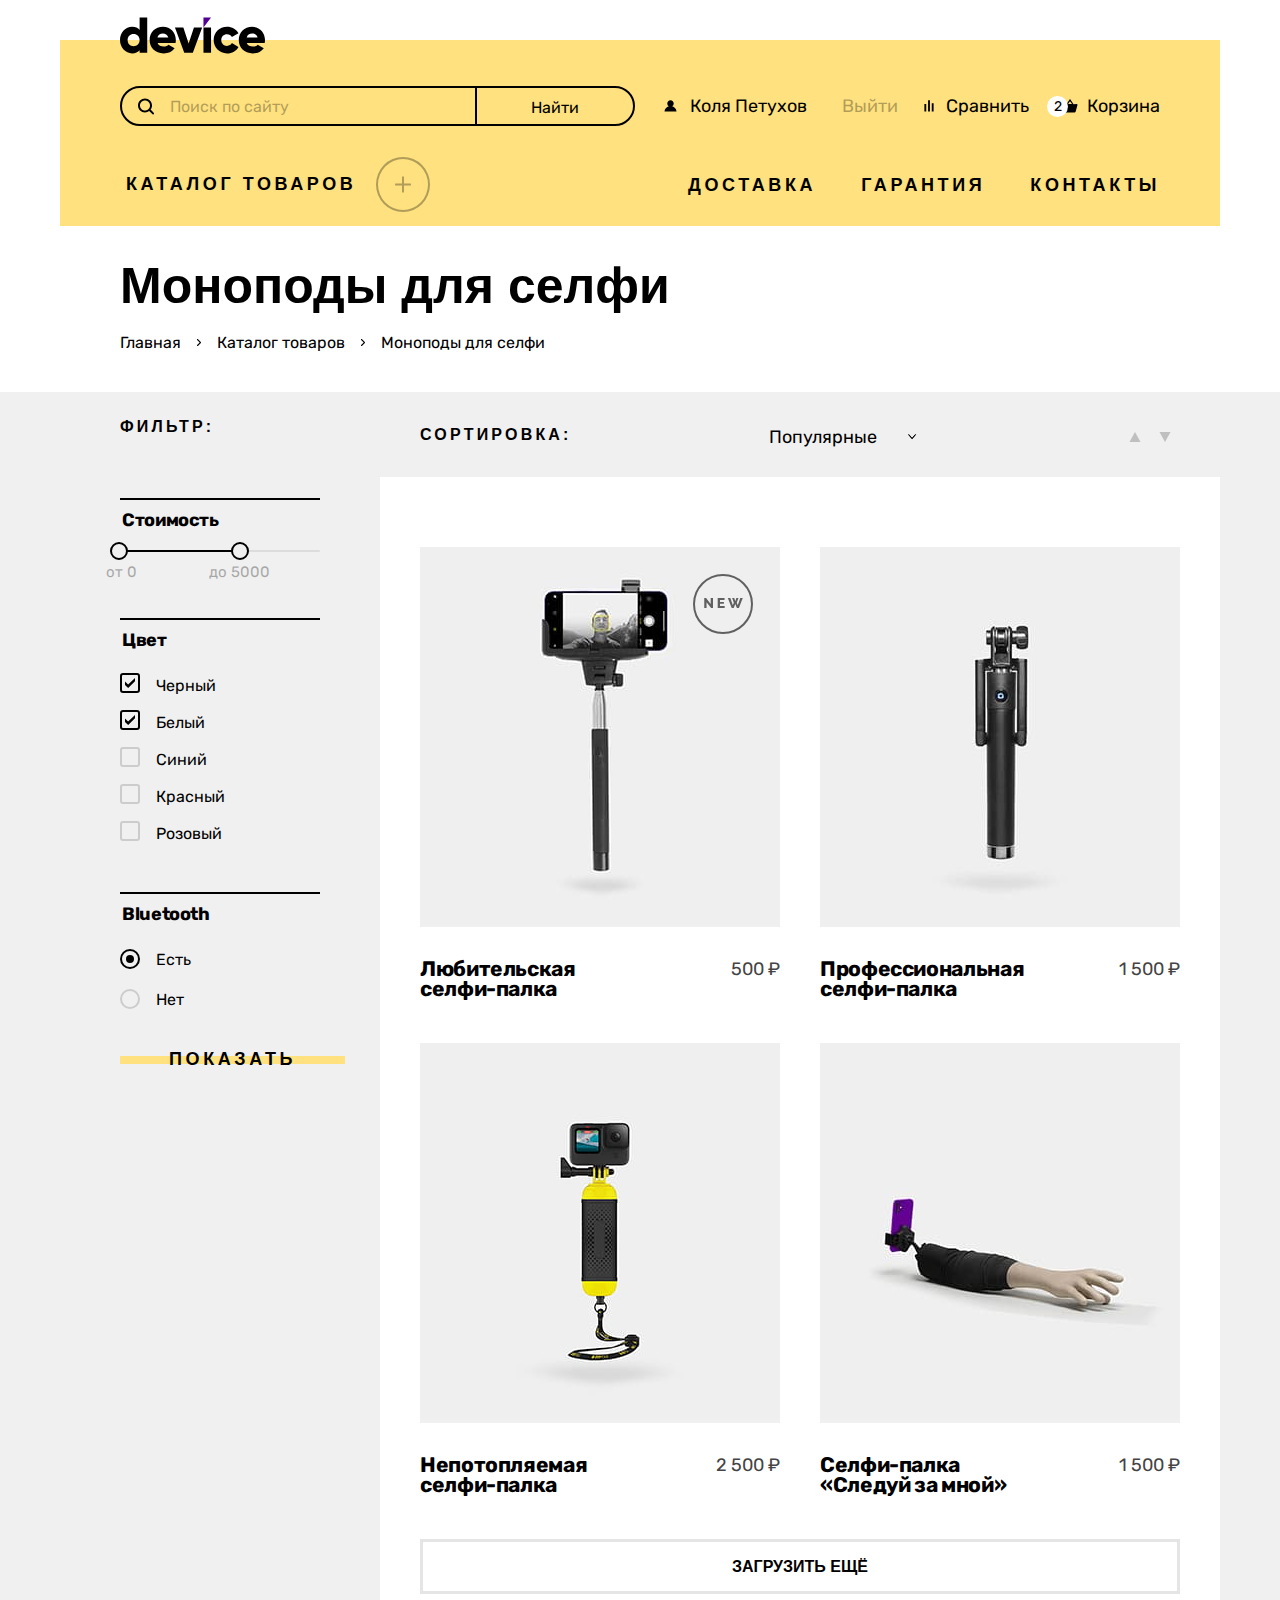
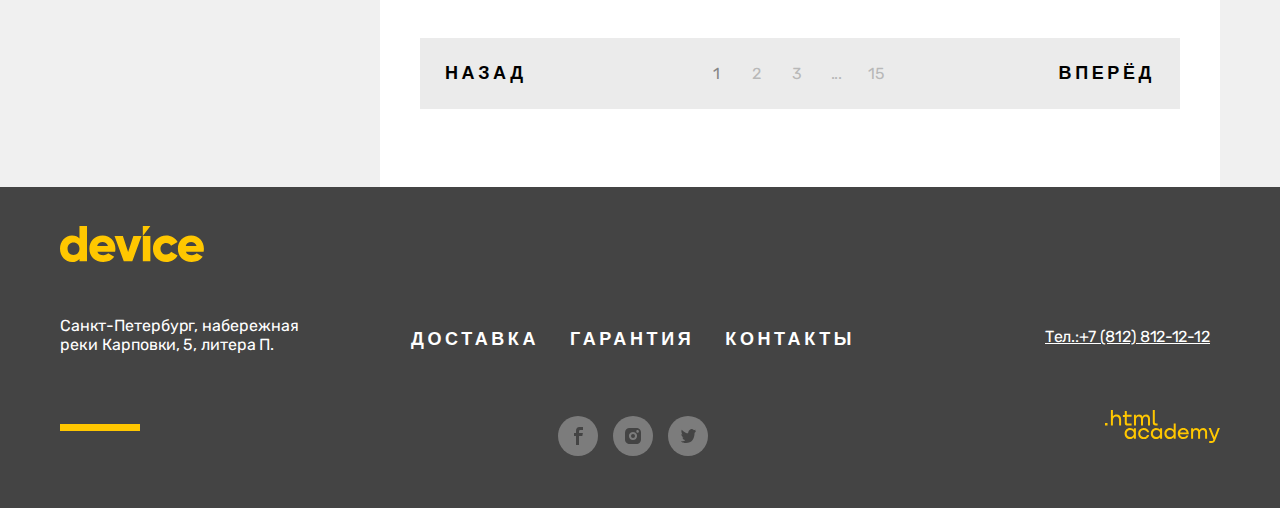
==== commit eeaa5d86: "Merge pull request #11 from tyanaten/master" ====
--- a/catalog.html
+++ b/catalog.html
@@ -2,6 +2,7 @@
 <html lang="ru">
   <head>
     <meta charset="utf-8">
+    <link rel="icon" type="image/png" sizes="32x32" href="images/icons/favicon.png">
     <link rel="stylesheet" href="styles/styles.css">
     <title>Каталог</title>
   </head>
@@ -15,7 +16,8 @@
         <section class="main_opportunities">
           <form class="form_for_searching" action="https://echo.htmlacademy.ru/" method="post">
             <p class="searching">
-              <input class="searching_field" type="text" name="search_field" placeholder="Текст поиска">
+              <label class="visually_hidden" for="search_field">Поиск</label>
+              <input class="searching_field" type="text" name="search_field" id="search_field" placeholder="Поиск по сайту">
               <a class="button_search" href="#">Найти</a>
             </p>
           </form>
@@ -30,12 +32,8 @@
                   <a class="link_opportunity link_opportunity_compare" href="#">Сравнить</a>
               </li>
               <li class="opportunity_item basket_item">
-                <a class="link_opportunity link_opportunity_basket" href="#">
-                  <span class="items_number">2</span>
-                  Корзина
-                </a>
+                <a class="link_opportunity link_opportunity_basket" href="#"><span class="items_number">2</span>Корзина</a>
                 <div class="popover_basket">
-                <!-- <div class="popover_basket popover_active"> -->
                   <div class="basket_content">
                     <h2 class="visually_hidden">Содержимое корзины</h2>
                     <ul class="basket_list">
@@ -53,7 +51,7 @@
                           <img src="images/catalog/catalog_2.jpg" alt="" width="39px" height="43px">
                           <span class="item_name">Профессиональная селфи-палка</span>
                         </a>
-                        <button class="close_button">
+                        <button class="close_button" type="button">
                           <span class="visually_hidden">Закрыть</span>
                         </button>
                       </li>
@@ -74,7 +72,6 @@
             <svg class="catalog_icon" aria-hidden="true" focusable="false" width="16" height="17" viewBox="0 0 16 17" fill="none" xmlns="http://www.w3.org/2000/svg"><path d="M16 7.39H9v-7H7v7H0v2h7v7h2v-7h7v-2Z" fill="#000"/></svg>
           </button>
           <div class="popover_products_list">
-          <!-- <div class="popover_products_list popover_active"> -->
             <div class="products_content">
               <ul class="products_list">
                 <li class="popover_product">
@@ -151,12 +148,10 @@
                     </div>
                     <div class="range_wrapper_inputs">
                       <label class="catalog_filter_label">
-                        от 
-                        <input class="range_input range_input_min" type="number" value="0" name="min_price"> 
+                        от<input class="range_input range_input_min" type="number" value="0" name="min_price"> 
                       </label>
                       <label class="catalog_filter_label">
-                        до 
-                        <input class="range_input range_input_max" type="number" value="5000" name="max_price"> 
+                        до<input class="range_input range_input_max" type="number" value="5000" name="max_price"> 
                       </label>
                     </div>
                   </div>
@@ -349,7 +344,7 @@
             <h2 class="media_titile_footer"><span class="visually_hidden">Соц. медиа</span></h2>
             <ul class="media_footer_list">
               <li class="media_footer_item">
-                <a class="media_footer" href="#">
+                <a class="media_footer" href="https://www.facebook.com/htmlacademy">
                   <span class="visually_hidden">Фейсбук</span>
                   <svg class="footer_icon" aria-hidden="true" focusable="false" width="9" height="18" viewBox="0 0 9 18" fill="none" xmlns="http://www.w3.org/2000/svg"><path class="media_path" d="M6.5 3H9V0H5.6C2.8 0 2 1.7 2 4.2V6H0v3h2v9h3V9h3.3l.6-3H5V4.5C5 3.7 5.3 3 6.5 3Z" fill="none"/></svg>
                 </a>
@@ -371,8 +366,7 @@
         </div>
         <div class="extra_information">
           <span class="phone-text">
-            Тел.: 
-            <a class="contacts_phone_footer" href="tel:88128121212">+7 (812) 812-12-12</a>
+            Тел.:<a class="contacts_phone_footer" href="tel:88128121212">+7 (812) 812-12-12</a>
           </span>
           <a class="htmlacademy_link" href="https://htmlacademy.ru/">
             <span class="visually_hidden">Лого Html Академии</span>
--- a/styles/styles.css
+++ b/styles/styles.css
@@ -38,6 +38,7 @@
     margin: 0;
     display: flex;
     flex-direction: column;
+    min-width: 1160px;
     min-height: 100%;
     font-family: "Rubik", sans-serif;
     font-size: 18px;
@@ -385,7 +386,6 @@
     position: relative;
     top: -150px;
     display: flex;
-    /* justify-content: space-between; */
     width: 1160px;
     margin: 0 auto;
     margin-bottom: -70px;
@@ -1052,9 +1052,13 @@
     background-color: #DCDCDC;
 }
 
-/* .email_field:invalid {
+.email_field:invalid {
     border-color: #FF3D3D;
-} */
+}
+
+.email_field:empty {
+    border-color: #C4C4C4;
+}
 
 .button_subscription {
     padding: 13px 36px;
@@ -2278,6 +2282,19 @@
     opacity: 0.3;
 }
 
+.form_input:hover {
+    background-color: #DCDCDC;
+}
+
+.form_input:active {
+    background-color: #EBEBEB;
+}
+
+.form_input:focus {
+    outline: 2px solid #AF4FFF;
+    outline-offset: 2px;
+}
+
 .name_input {
     width: 360px;
     margin-right: 40px;
